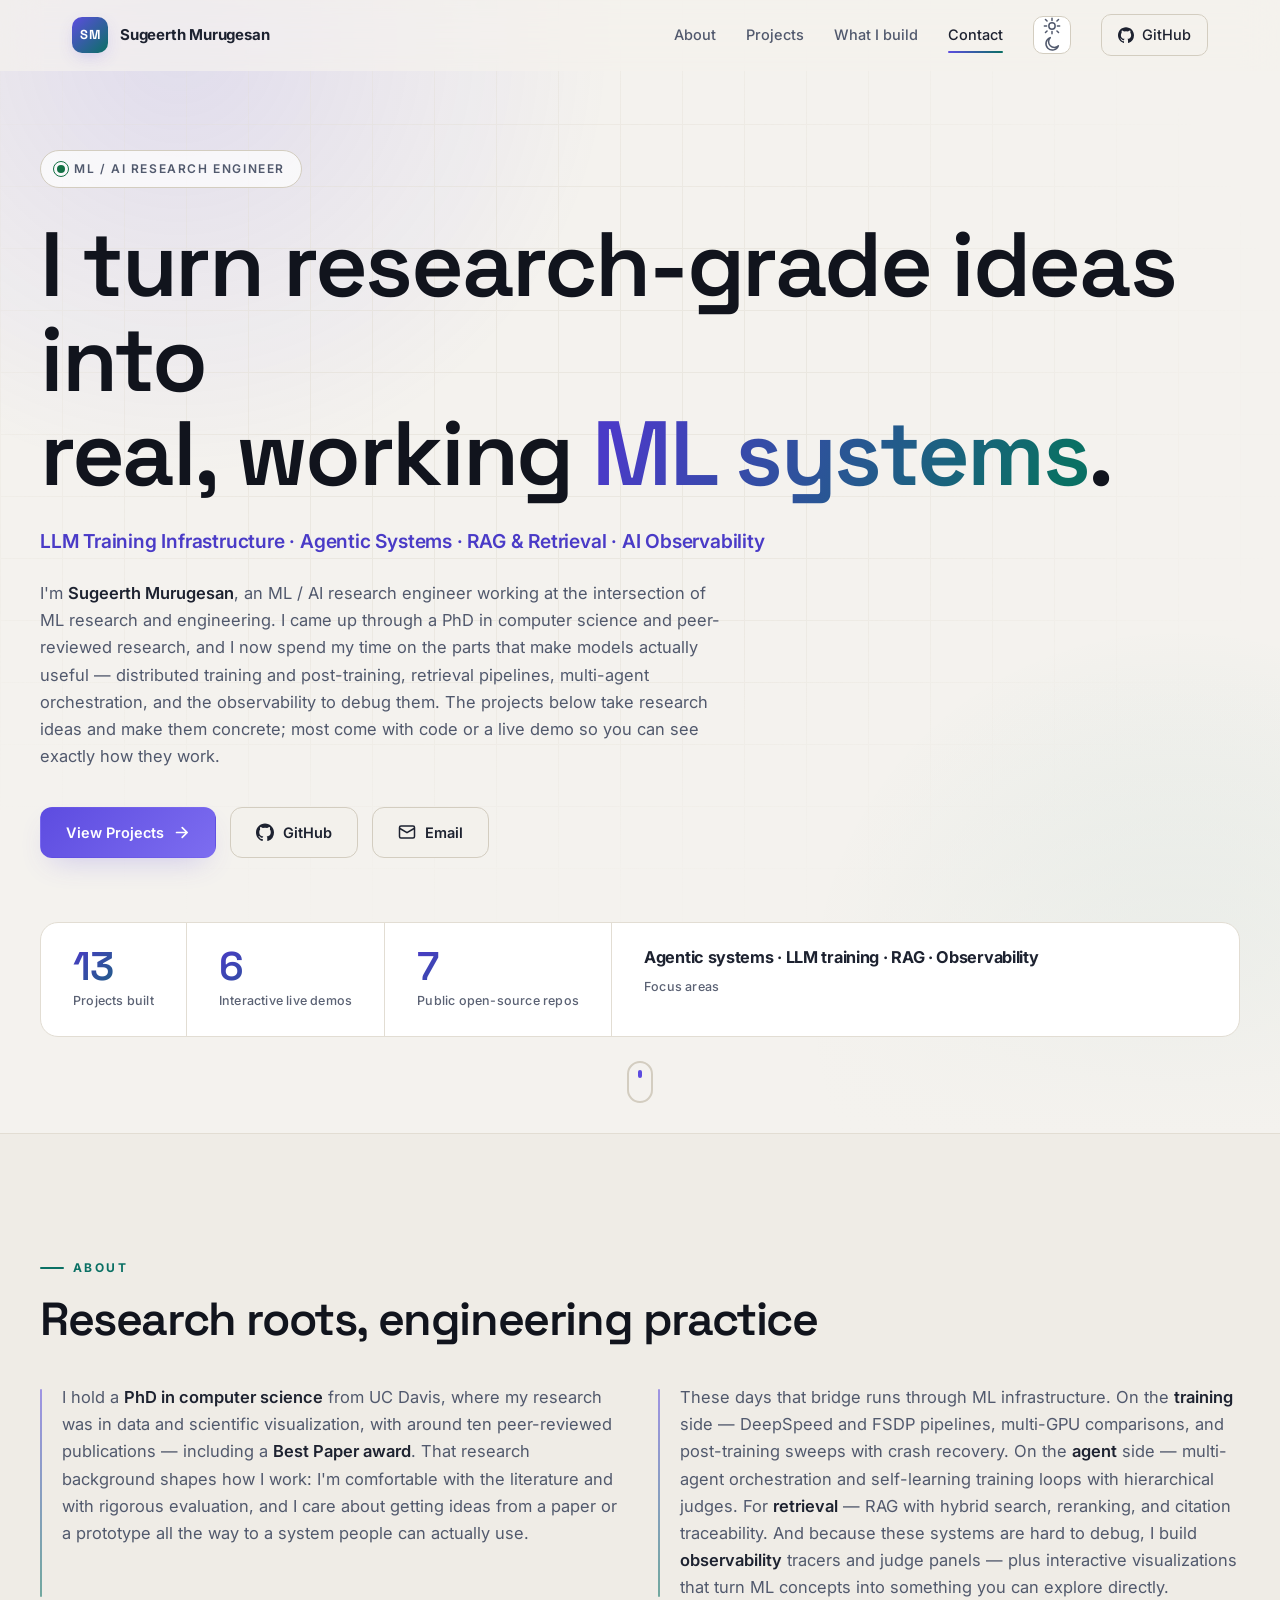
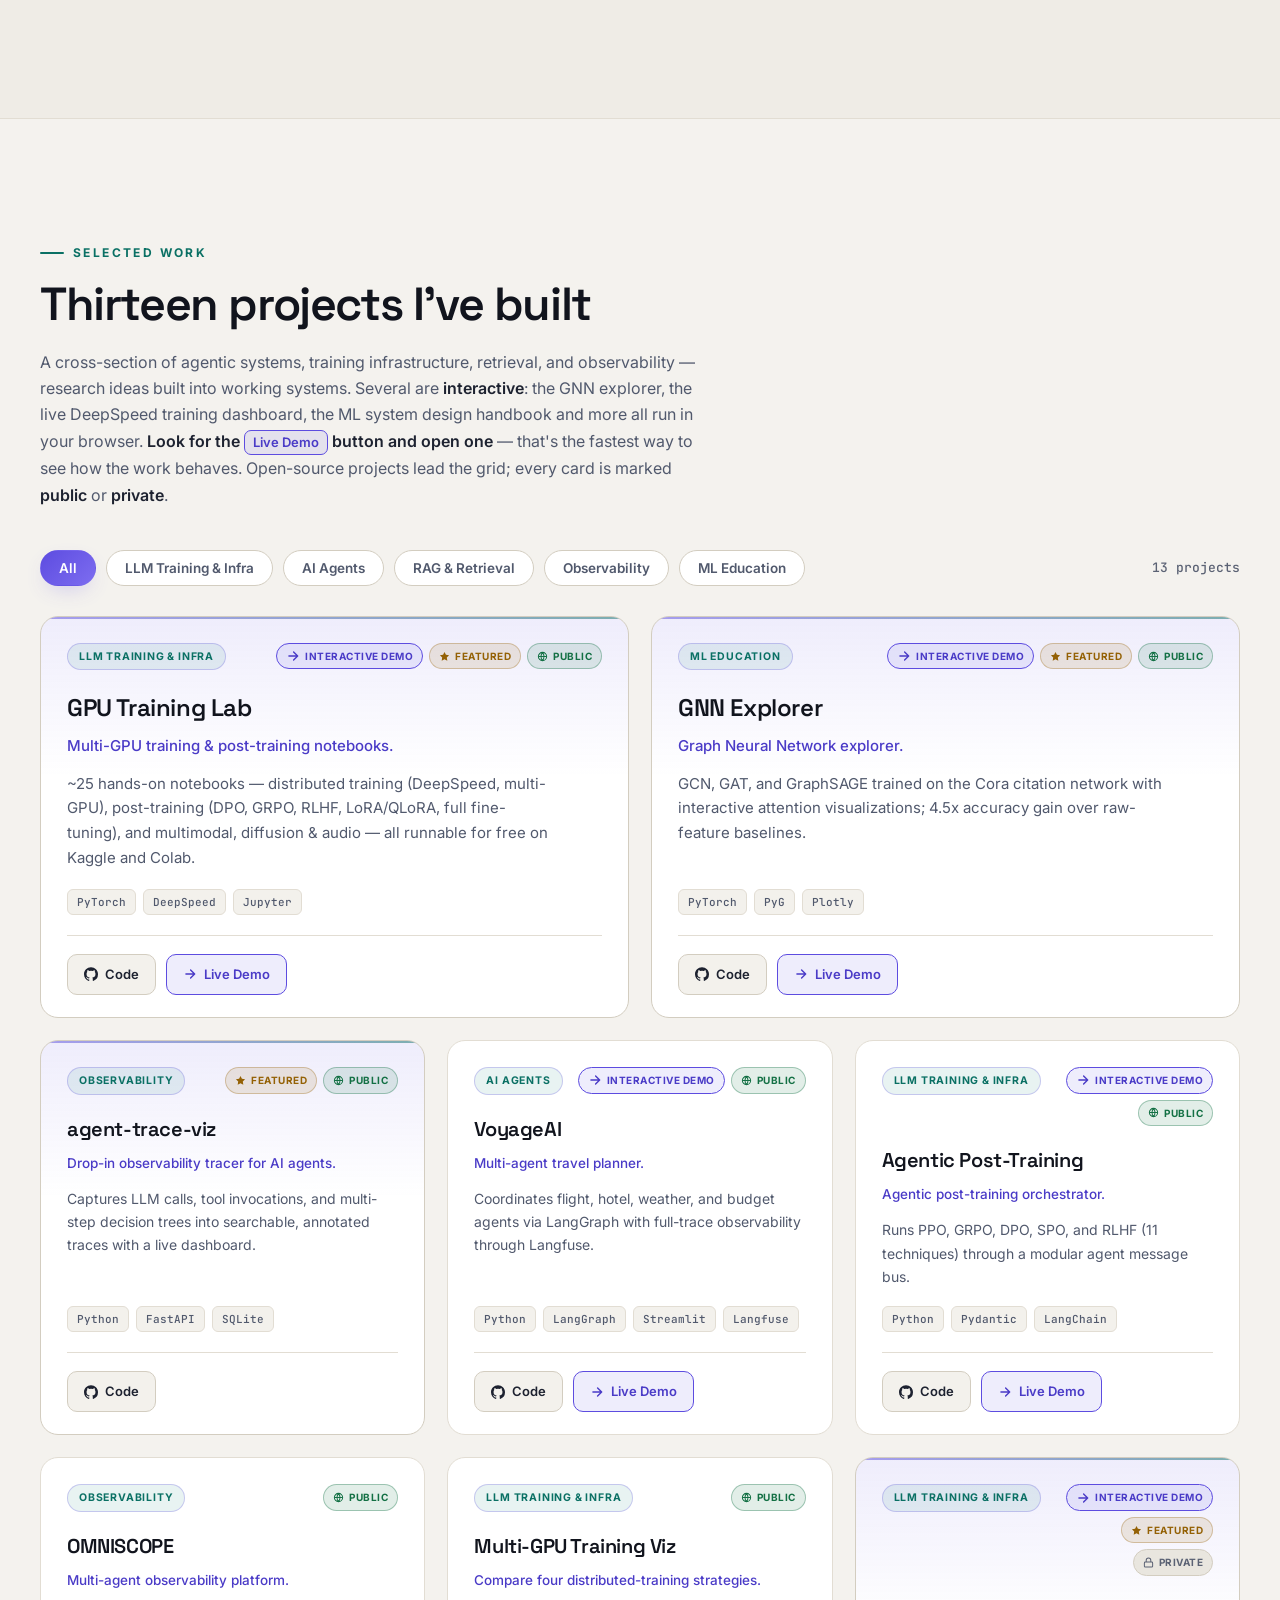
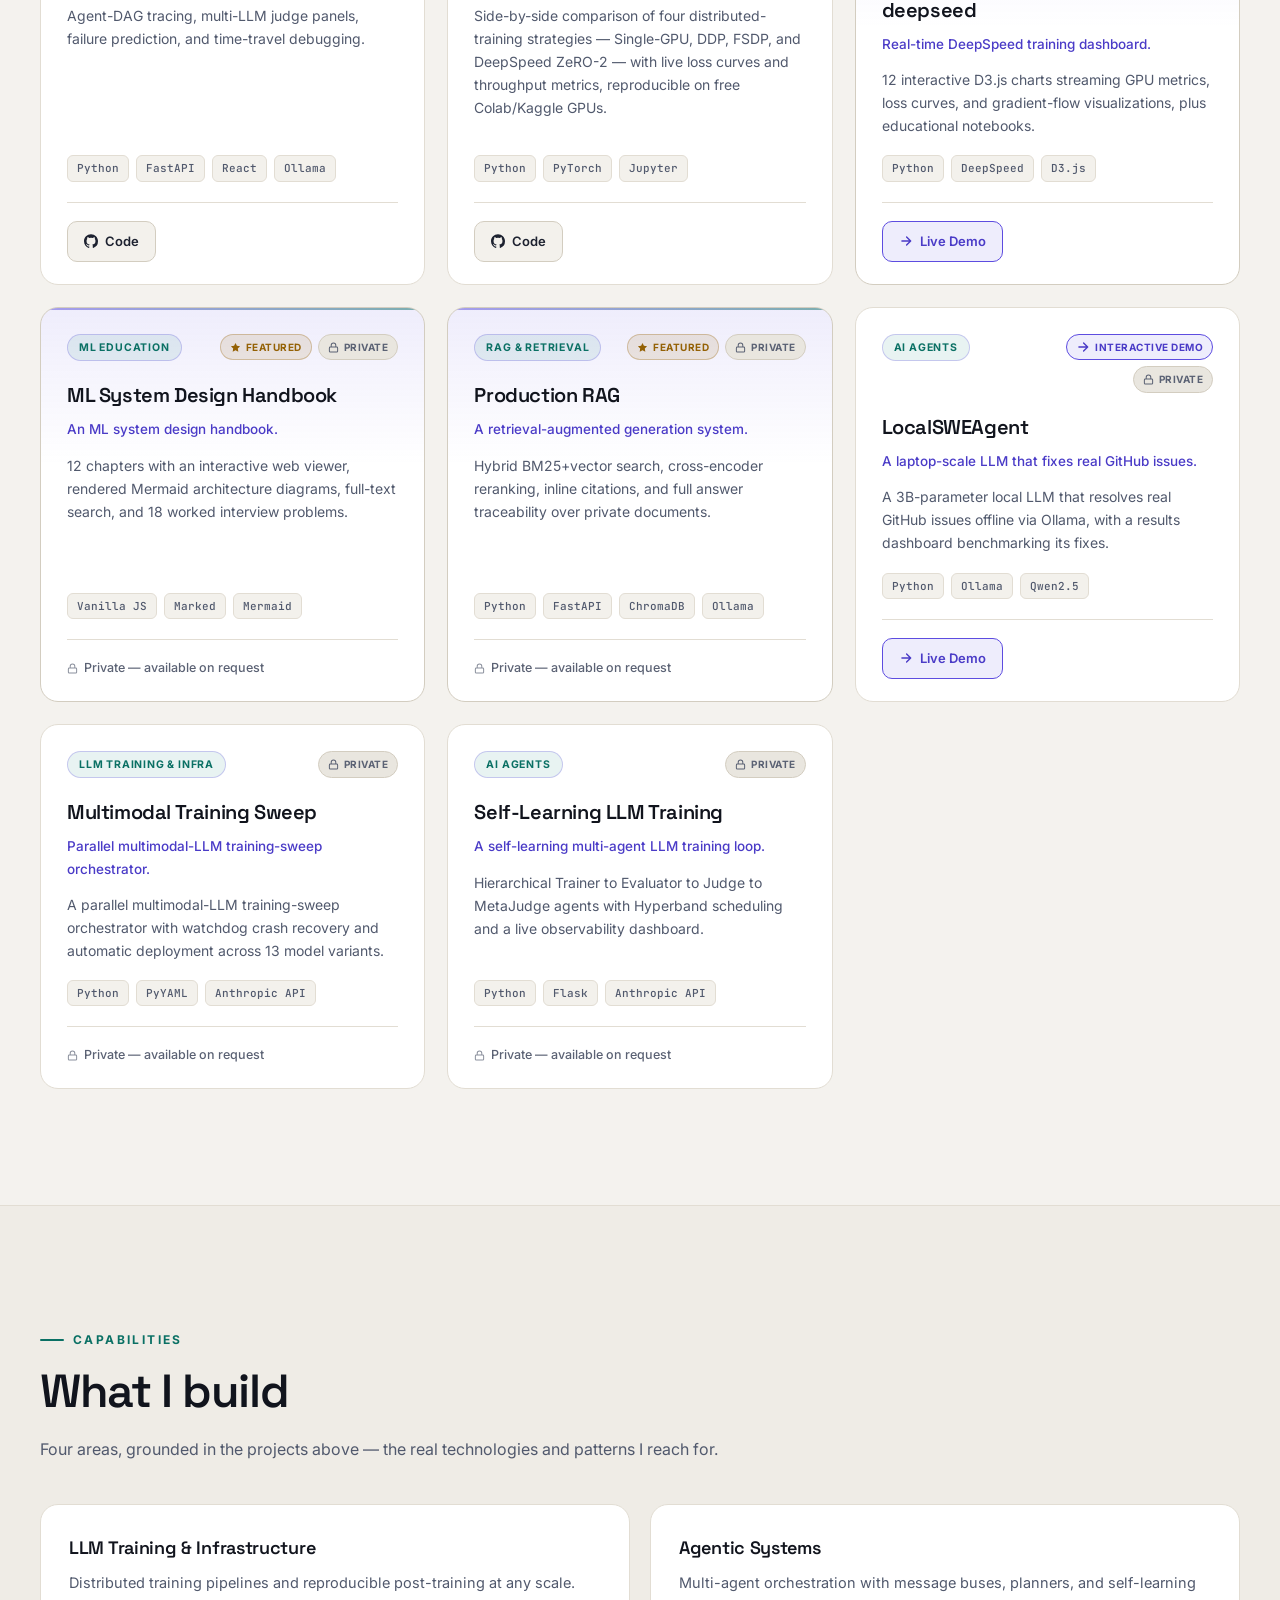
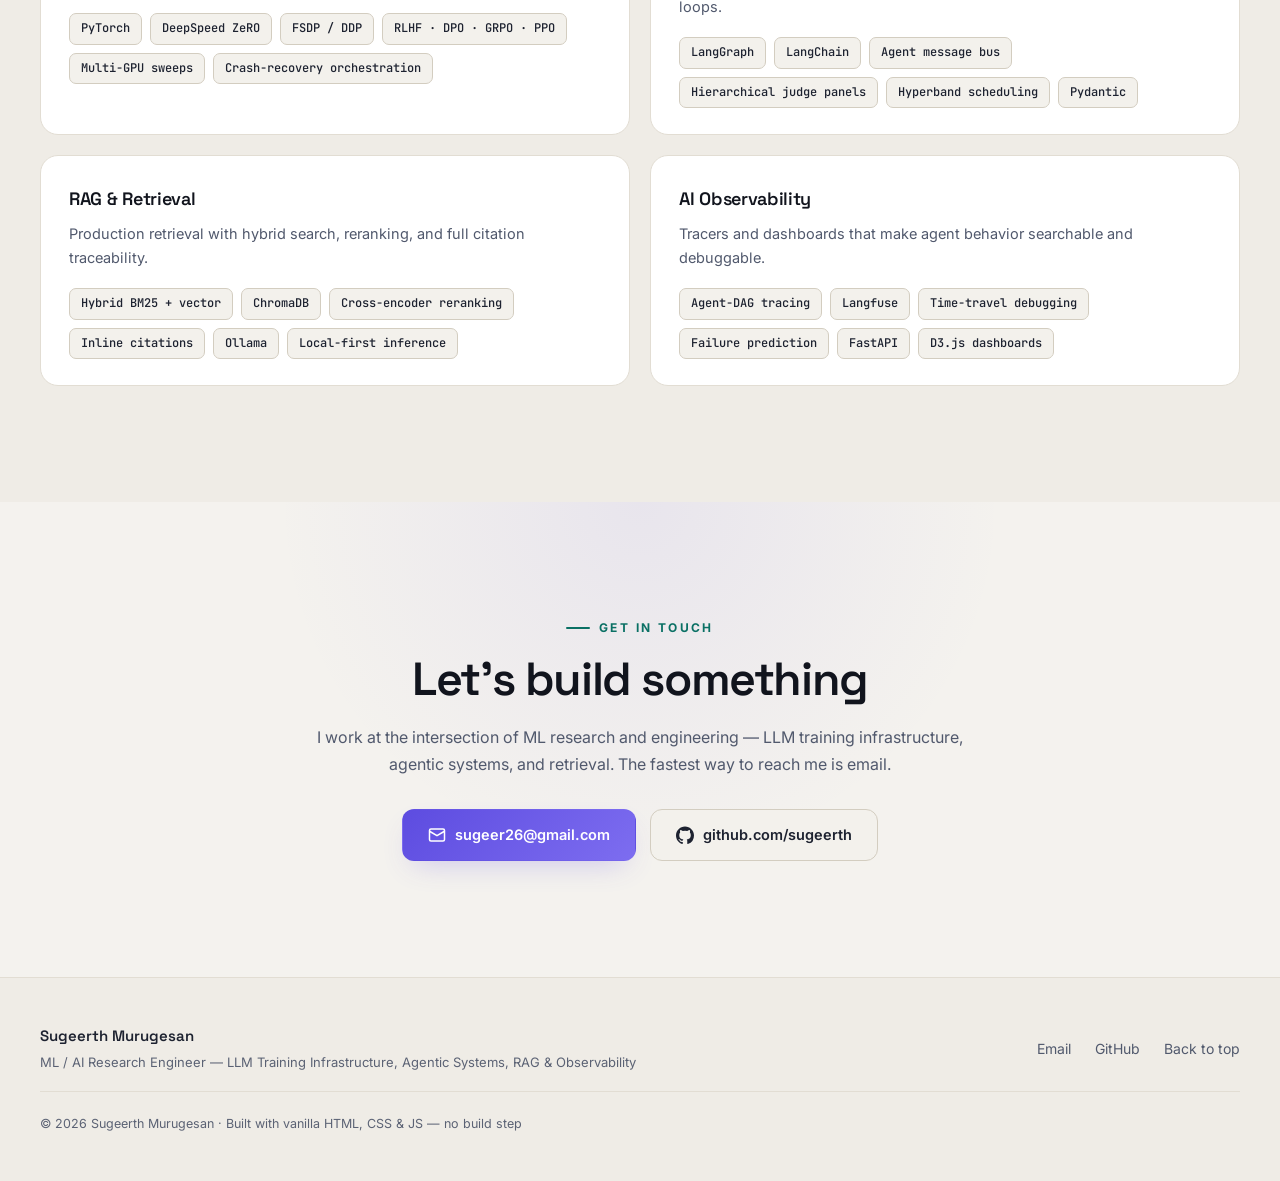
==== index.html @ e36333b1 "Add light theme as default with light/dark toggle - Restructure CSS color tokens into [data-theme] o" ====
<!DOCTYPE html>
<html lang="en">
<head>
<meta charset="UTF-8" />
<meta name="viewport" content="width=device-width, initial-scale=1.0" />
<title>Sugeerth Murugesan — ML / AI Research Engineer</title>
<meta name="description" content="Sugeerth Murugesan — ML / AI Research Engineer (PhD, UC Davis) turning research-grade ideas into production systems: LLM training infrastructure, agentic systems, RAG pipelines, and AI observability tooling." />
<meta name="author" content="Sugeerth Murugesan" />
<meta name="theme-color" content="#f4f2ee" id="themeColorMeta" />
<meta property="og:title" content="Sugeerth Murugesan — ML / AI Research Engineer" />
<meta property="og:description" content="ML / AI Research Engineer bridging research and engineering — LLM training infrastructure, agentic systems, RAG & retrieval, and AI observability tooling." />
<meta property="og:type" content="website" />
<meta property="og:url" content="https://sugeerth.github.io/portfolio/" />
<meta name="twitter:card" content="summary_large_image" />
<link rel="icon" href="assets/favicon.svg" type="image/svg+xml" />
<link rel="preconnect" href="https://fonts.googleapis.com" />
<link rel="preconnect" href="https://fonts.gstatic.com" crossorigin />
<link href="https://fonts.googleapis.com/css2?family=Inter:wght@300;400;500;600;700;800;900&family=Space+Grotesk:wght@500;600;700&family=JetBrains+Mono:wght@400;500&display=swap" rel="stylesheet" />
<link rel="stylesheet" href="css/styles.css" />

<!-- Theme: apply saved (or default-light) theme before paint to avoid flash -->
<script>
  (function () {
    try {
      var saved = localStorage.getItem('theme');
      var theme = (saved === 'light' || saved === 'dark') ? saved : 'light';
      document.documentElement.setAttribute('data-theme', theme);
    } catch (e) {
      document.documentElement.setAttribute('data-theme', 'light');
    }
  })();
</script>

<!-- Google Analytics (GA4) -->
<script async src="https://www.googletagmanager.com/gtag/js?id=G-DW71D9EDR6"></script>
<script>
  window.dataLayer = window.dataLayer || [];
  function gtag(){dataLayer.push(arguments);}
  gtag('js', new Date());
  gtag('config', 'G-DW71D9EDR6');
</script>

<!-- Heap Analytics -->
<script type="text/javascript">
  window.heapReadyCb=window.heapReadyCb||[],window.heap=window.heap||[],heap.load=function(e,t){window.heap.envId=e,window.heap.clientConfig=t=t||{},window.heap.clientConfig.shouldFetchServerConfig=!1;var a=document.createElement("script");a.type="text/javascript",a.async=!0,a.src="https://cdn.us.heap-api.com/config/"+e+"/heap_config.js";var r=document.getElementsByTagName("script")[0];r.parentNode.insertBefore(a,r);var n=["init","startTracking","stopTracking","track","resetIdentity","identify","getSessionId","getUserId","getIdentity","addUserProperties","addEventProperties","removeEventProperty","clearEventProperties","addAccountProperties","addAdapter","addTransformer","addTransformerFn","onReady","addPageviewProperties","removePageviewProperty","clearPageviewProperties","trackPageview"],i=function(e){return function(){var t=Array.prototype.slice.call(arguments,0);window.heapReadyCb.push({name:e,fn:function(){heap[e]&&heap[e].apply(heap,t)}})}};for(var p=0;p<n.length;p++)heap[n[p]]=i(n[p])};
  heap.load("1914331683");
</script>
</head>
<body>

<a href="#projects" class="skip-link">Skip to projects</a>

<!-- ===== Sticky Nav ===== -->
<nav class="nav" id="nav">
  <div class="nav-inner">
    <a href="#top" class="nav-brand" aria-label="Sugeerth Murugesan — home">
      <span class="nav-logo">SM</span>
      <span class="nav-name">Sugeerth Murugesan</span>
    </a>
    <button class="nav-toggle" id="navToggle" aria-label="Toggle navigation menu" aria-expanded="false">
      <span></span><span></span><span></span>
    </button>
    <div class="nav-links" id="navLinks">
      <a href="#about">About</a>
      <a href="#projects">Projects</a>
      <a href="#expertise">What I build</a>
      <a href="#contact">Contact</a>
      <button class="theme-toggle" id="themeToggle" type="button" aria-label="Switch to dark theme" title="Switch theme">
        <svg class="theme-icon-sun" viewBox="0 0 24 24" width="18" height="18" fill="none" stroke="currentColor" stroke-width="2" stroke-linecap="round" stroke-linejoin="round" aria-hidden="true"><circle cx="12" cy="12" r="4.2"/><path d="M12 1.8v3M12 19.2v3M3.3 3.3l2.1 2.1M18.6 18.6l2.1 2.1M1.8 12h3M19.2 12h3M3.3 20.7l2.1-2.1M18.6 5.4l2.1-2.1"/></svg>
        <svg class="theme-icon-moon" viewBox="0 0 24 24" width="18" height="18" fill="none" stroke="currentColor" stroke-width="2" stroke-linecap="round" stroke-linejoin="round" aria-hidden="true"><path d="M20.5 14.3A8.5 8.5 0 1 1 9.7 3.5a6.6 6.6 0 0 0 10.8 10.8Z"/></svg>
      </button>
      <a href="https://github.com/sugeerth" target="_blank" rel="noopener" class="nav-cta">
        <svg viewBox="0 0 24 24" width="16" height="16" fill="currentColor" aria-hidden="true"><path d="M12 .5C5.37.5 0 5.87 0 12.5c0 5.3 3.44 9.8 8.21 11.39.6.11.82-.26.82-.58v-2.03c-3.34.73-4.04-1.61-4.04-1.61-.55-1.39-1.34-1.76-1.34-1.76-1.09-.75.08-.73.08-.73 1.21.09 1.84 1.24 1.84 1.24 1.07 1.84 2.81 1.31 3.5 1 .11-.78.42-1.31.76-1.61-2.67-.3-5.47-1.34-5.47-5.96 0-1.32.47-2.39 1.24-3.23-.13-.3-.54-1.53.12-3.18 0 0 1.01-.32 3.3 1.23a11.5 11.5 0 0 1 6.01 0c2.29-1.55 3.3-1.23 3.3-1.23.66 1.65.25 2.88.12 3.18.77.84 1.24 1.91 1.24 3.23 0 4.63-2.81 5.65-5.49 5.95.43.37.82 1.1.82 2.22v3.29c0 .32.22.7.83.58A12.01 12.01 0 0 0 24 12.5C24 5.87 18.63.5 12 .5Z"/></svg>
        GitHub
      </a>
    </div>
  </div>
</nav>

<!-- ===== Hero ===== -->
<header class="hero" id="top">
  <div class="hero-bg" aria-hidden="true"></div>
  <div class="hero-inner">
    <div class="reveal">
      <p class="hero-eyebrow"><span class="ping"></span> ML / AI Research Engineer</p>
      <h1 class="hero-title">
        I turn research-grade ideas into<br />real, working <span class="grad">ML systems</span>.
      </h1>
      <p class="hero-subtitle">
        LLM Training Infrastructure &middot; Agentic Systems &middot; RAG &amp; Retrieval &middot; AI Observability
      </p>
      <p class="hero-bio">
        I'm <strong>Sugeerth Murugesan</strong>, an ML / AI research engineer working at the
        intersection of ML research and engineering. I came up through a PhD in computer science and
        peer-reviewed research, and I now spend my time on the parts that make models actually useful —
        distributed training and post-training, retrieval pipelines, multi-agent orchestration, and the
        observability to debug them. The projects below take research ideas and make them concrete;
        most come with code or a live demo so you can see exactly how they work.
      </p>
      <div class="hero-actions">
        <a href="#projects" class="btn btn-primary">
          View Projects
          <svg viewBox="0 0 24 24" width="17" height="17" fill="none" stroke="currentColor" stroke-width="2.4" stroke-linecap="round" stroke-linejoin="round" aria-hidden="true"><path d="M5 12h14M13 5l7 7-7 7"/></svg>
        </a>
        <a href="https://github.com/sugeerth" target="_blank" rel="noopener" class="btn btn-ghost">
          <svg viewBox="0 0 24 24" width="18" height="18" fill="currentColor" aria-hidden="true"><path d="M12 .5C5.37.5 0 5.87 0 12.5c0 5.3 3.44 9.8 8.21 11.39.6.11.82-.26.82-.58v-2.03c-3.34.73-4.04-1.61-4.04-1.61-.55-1.39-1.34-1.76-1.34-1.76-1.09-.75.08-.73.08-.73 1.21.09 1.84 1.24 1.84 1.24 1.07 1.84 2.81 1.31 3.5 1 .11-.78.42-1.31.76-1.61-2.67-.3-5.47-1.34-5.47-5.96 0-1.32.47-2.39 1.24-3.23-.13-.3-.54-1.53.12-3.18 0 0 1.01-.32 3.3 1.23a11.5 11.5 0 0 1 6.01 0c2.29-1.55 3.3-1.23 3.3-1.23.66 1.65.25 2.88.12 3.18.77.84 1.24 1.91 1.24 3.23 0 4.63-2.81 5.65-5.49 5.95.43.37.82 1.1.82 2.22v3.29c0 .32.22.7.83.58A12.01 12.01 0 0 0 24 12.5C24 5.87 18.63.5 12 .5Z"/></svg>
          GitHub
        </a>
        <a href="mailto:sugeer26@gmail.com" class="btn btn-ghost">
          <svg viewBox="0 0 24 24" width="18" height="18" fill="none" stroke="currentColor" stroke-width="2" aria-hidden="true"><rect x="2" y="4" width="20" height="16" rx="2"/><path d="m2 7 10 6 10-6"/></svg>
          Email
        </a>
      </div>
    </div>

    <div class="hero-stats reveal">
      <div class="stat">
        <span class="stat-num" data-count="13">13</span>
        <span class="stat-label">Projects built</span>
      </div>
      <div class="stat">
        <span class="stat-num" data-count="6">6</span>
        <span class="stat-label">Interactive live demos</span>
      </div>
      <div class="stat">
        <span class="stat-num" data-count="7">7</span>
        <span class="stat-label">Public open-source repos</span>
      </div>
      <div class="stat stat-wide">
        <span class="stat-text">Agentic systems · LLM training · RAG · Observability</span>
        <span class="stat-label">Focus areas</span>
      </div>
    </div>
  </div>
  <a href="#about" class="scroll-cue" aria-label="Scroll down"><span></span></a>
</header>

<!-- ===== About ===== -->
<section class="section about" id="about">
  <div class="section-inner reveal">
    <p class="section-eyebrow">About</p>
    <h2 class="section-title">Research roots, engineering practice</h2>
    <div class="about-grid">
      <p class="about-text">
        I hold a <strong>PhD in computer science</strong> from UC&nbsp;Davis, where my research was in
        data and scientific visualization, with around ten peer-reviewed publications — including a
        <strong>Best Paper award</strong>. That research background shapes how I work: I'm comfortable
        with the literature and with rigorous evaluation, and I care about getting ideas from a paper
        or a prototype all the way to a system people can actually use.
      </p>
      <p class="about-text">
        These days that bridge runs through ML infrastructure. On the <strong>training</strong> side —
        DeepSpeed and FSDP pipelines, multi-GPU comparisons, and post-training sweeps with crash
        recovery. On the <strong>agent</strong> side — multi-agent orchestration and self-learning
        training loops with hierarchical judges. For <strong>retrieval</strong> — RAG with hybrid
        search, reranking, and citation traceability. And because these systems are hard to debug, I
        build <strong>observability</strong> tracers and judge panels — plus interactive visualizations
        that turn ML concepts into something you can explore directly.
      </p>
    </div>
  </div>
</section>

<!-- ===== Projects ===== -->
<section class="section projects" id="projects">
  <div class="section-inner">
    <div class="reveal">
      <p class="section-eyebrow">Selected Work</p>
      <h2 class="section-title">Thirteen projects I've built</h2>
      <p class="section-lead">
        A cross-section of agentic systems, training infrastructure, retrieval, and observability —
        research ideas built into working systems. Several are <strong>interactive</strong>:
        the GNN explorer, the live DeepSpeed training dashboard, the ML system design handbook and more
        all run in your browser. <strong>Look for the <span class="lead-demo">Live Demo</span> button
        and open one</strong> — that's the fastest way to see how the work behaves.
        Open-source projects lead the grid; every card is marked <strong>public</strong> or <strong>private</strong>.
      </p>
    </div>

    <div class="filters-row reveal">
      <div class="filters" id="filters" role="tablist" aria-label="Filter projects by category">
        <button class="pill active" data-filter="all" role="tab" aria-selected="true">All</button>
        <button class="pill" data-filter="LLM Training &amp; Infra" role="tab" aria-selected="false">LLM Training &amp; Infra</button>
        <button class="pill" data-filter="AI Agents" role="tab" aria-selected="false">AI Agents</button>
        <button class="pill" data-filter="RAG &amp; Retrieval" role="tab" aria-selected="false">RAG &amp; Retrieval</button>
        <button class="pill" data-filter="Observability" role="tab" aria-selected="false">Observability</button>
        <button class="pill" data-filter="ML Education" role="tab" aria-selected="false">ML Education</button>
      </div>
      <span class="filter-count" id="filterCount" aria-live="polite">13 projects</span>
    </div>

    <div class="grid" id="projectGrid"><!-- cards injected by js/main.js --></div>
  </div>
</section>

<!-- ===== What I build (expertise) ===== -->
<section class="section expertise" id="expertise">
  <div class="section-inner reveal">
    <p class="section-eyebrow">Capabilities</p>
    <h2 class="section-title">What I build</h2>
    <p class="section-lead">
      Four areas, grounded in the projects above — the real technologies and patterns I reach for.
    </p>
    <div class="expertise-grid" id="expertiseGroups"><!-- injected by js/main.js --></div>
  </div>
</section>

<!-- ===== Contact ===== -->
<section class="section contact" id="contact">
  <div class="section-inner reveal">
    <p class="section-eyebrow">Get in touch</p>
    <h2 class="section-title">Let's build something</h2>
    <p class="section-lead">
      I work at the intersection of ML research and engineering — LLM training infrastructure,
      agentic systems, and retrieval. The fastest way to reach me is email.
    </p>
    <div class="contact-actions">
      <a href="mailto:sugeer26@gmail.com" class="btn btn-primary">
        <svg viewBox="0 0 24 24" width="18" height="18" fill="none" stroke="currentColor" stroke-width="2" aria-hidden="true"><rect x="2" y="4" width="20" height="16" rx="2"/><path d="m2 7 10 6 10-6"/></svg>
        sugeer26@gmail.com
      </a>
      <a href="https://github.com/sugeerth" target="_blank" rel="noopener" class="btn btn-ghost">
        <svg viewBox="0 0 24 24" width="18" height="18" fill="currentColor" aria-hidden="true"><path d="M12 .5C5.37.5 0 5.87 0 12.5c0 5.3 3.44 9.8 8.21 11.39.6.11.82-.26.82-.58v-2.03c-3.34.73-4.04-1.61-4.04-1.61-.55-1.39-1.34-1.76-1.34-1.76-1.09-.75.08-.73.08-.73 1.21.09 1.84 1.24 1.84 1.24 1.07 1.84 2.81 1.31 3.5 1 .11-.78.42-1.31.76-1.61-2.67-.3-5.47-1.34-5.47-5.96 0-1.32.47-2.39 1.24-3.23-.13-.3-.54-1.53.12-3.18 0 0 1.01-.32 3.3 1.23a11.5 11.5 0 0 1 6.01 0c2.29-1.55 3.3-1.23 3.3-1.23.66 1.65.25 2.88.12 3.18.77.84 1.24 1.91 1.24 3.23 0 4.63-2.81 5.65-5.49 5.95.43.37.82 1.1.82 2.22v3.29c0 .32.22.7.83.58A12.01 12.01 0 0 0 24 12.5C24 5.87 18.63.5 12 .5Z"/></svg>
        github.com/sugeerth
      </a>
    </div>
  </div>
</section>

<!-- ===== Footer ===== -->
<footer class="footer">
  <div class="footer-inner">
    <div class="footer-brand">
      <span class="footer-name">Sugeerth Murugesan</span>
      <span class="footer-role">ML / AI Research Engineer — LLM Training Infrastructure, Agentic Systems, RAG &amp; Observability</span>
    </div>
    <div class="footer-links">
      <a href="mailto:sugeer26@gmail.com">Email</a>
      <a href="https://github.com/sugeerth" target="_blank" rel="noopener">GitHub</a>
      <a href="#top">Back to top</a>
    </div>
    <p class="footer-copy">&copy; <span id="year">2026</span> Sugeerth Murugesan &middot; Built with vanilla HTML, CSS &amp; JS — no build step</p>
  </div>
</footer>

<script src="js/main.js"></script>
</body>
</html>
---- css/styles.css ----
/* ============================================================
   Sugeerth Murugesan — Portfolio
   Vanilla CSS · refined modern dark theme · bento-influenced
   ============================================================ */

:root {
  /* Theme-independent design tokens */
  --radius:      18px;
  --radius-lg:   22px;
  --radius-sm:   11px;
  --maxw:        1200px;
  --ease:        cubic-bezier(.22, 1, .36, 1);
  --display:     'Space Grotesk', 'Inter', system-ui, sans-serif;
  --mono:        'JetBrains Mono', ui-monospace, SFMono-Regular, Menlo, monospace;
}

/* ============================================================
   LIGHT THEME (default) — soft off-white, calm surfaces
   ============================================================ */
:root,
:root[data-theme="light"] {
  /* Surfaces — soft off-white, never stark pure white */
  --bg:          #f4f2ee;
  --bg-soft:     #efece6;
  --bg-card:     #ffffff;
  --bg-card-solid: #ffffff;
  --bg-elev:     #f3f1ec;
  --bg-elev-hi:  #e9e6df;

  /* Borders */
  --border:      #e2ddd3;
  --border-soft: #d3cdc0;
  --border-hi:   #bdb5a3;

  /* Text hierarchy — dark, high-contrast on light */
  --text:        #1d2230;
  --text-dim:    #51596d;
  --text-faint:  #5b6274;

  /* Accent — deepened so it's readable on light surfaces */
  --accent:      #5d4ce0;
  --accent-hi:   #4a3bc7;
  --accent-2:    #0a7064;
  --accent-soft: rgba(93, 76, 224, 0.10);
  --accent-line: rgba(93, 76, 224, 0.26);
  --accent-glow: rgba(93, 76, 224, 0.30);

  --green:       #137044;
  --green-soft:  rgba(19, 112, 68, 0.12);
  --green-line:  rgba(19, 112, 68, 0.34);
  --gold:        #946105;
  --gold-soft:   rgba(148, 97, 5, 0.12);
  --gold-line:   rgba(148, 97, 5, 0.30);

  /* On-accent text + theme-aware effects */
  --on-accent:   #ffffff;
  --logo-ink:    #ffffff;
  --heading:     #11141d;
  --card-shadow: 0 18px 40px -24px rgba(29, 34, 48, 0.32);
  --card-shadow-soft: 0 16px 34px -26px rgba(29, 34, 48, 0.28);
  --nav-bg:      rgba(244, 242, 238, 0.72);
  --nav-bg-scrolled: rgba(244, 242, 238, 0.92);
  --nav-bg-mobile: rgba(244, 242, 238, 0.98);
  --eyebrow-bg:  rgba(255, 255, 255, 0.72);
  --grid-opacity: .5;
  --hero-fade:   var(--bg);
  --hero-glow-1: rgba(93, 76, 224, 0.13);
  --hero-glow-2: rgba(10, 125, 111, 0.10);
  --contact-glow: rgba(93, 76, 224, 0.08);
  --card-glow:   rgba(93, 76, 224, 0.10);
  --stat-hover:  rgba(93, 76, 224, 0.05);
  --cat-bg:      rgba(10, 125, 111, 0.09);
  --accent-grad-2: #7d6df0;
}

/* ============================================================
   DARK THEME — original near-black palette, opt-in
   ============================================================ */
:root[data-theme="dark"] {
  /* Surfaces — soft near-black, never pure #000 */
  --bg:          #0a0c12;
  --bg-soft:     #0e1119;
  --bg-card:     #131825;
  --bg-card-solid: #131825;
  --bg-elev:     #1a2031;
  --bg-elev-hi:  #222a3f;

  /* Borders */
  --border:      #20263a;
  --border-soft: #2d3550;
  --border-hi:   #3a4467;

  /* Text hierarchy */
  --text:        #f1f3f9;
  --text-dim:    #a3acc2;
  --text-faint:  #949db4;

  /* One intentional accent (+ supporting hues) */
  --accent:      #7c6cff;
  --accent-hi:   #a497ff;
  --accent-2:    #32e0c8;
  --accent-soft: rgba(124, 108, 255, 0.12);
  --accent-line: rgba(124, 108, 255, 0.22);
  --accent-glow: rgba(124, 108, 255, 0.42);

  --green:       #3ddc97;
  --green-soft:  rgba(61, 220, 151, 0.12);
  --green-line:  rgba(61, 220, 151, 0.32);
  --gold:        #ffd66b;
  --gold-soft:   rgba(255, 214, 107, 0.10);
  --gold-line:   rgba(255, 214, 107, 0.30);

  --on-accent:   #ffffff;
  --logo-ink:    #0a0c12;
  --heading:     #ffffff;
  --card-shadow: 0 30px 56px -28px rgba(0, 0, 0, 0.9);
  --card-shadow-soft: 0 24px 44px -28px rgba(0, 0, 0, 0.85);
  --nav-bg:      rgba(10, 12, 18, 0.55);
  --nav-bg-scrolled: rgba(10, 12, 18, 0.88);
  --nav-bg-mobile: rgba(10, 12, 18, 0.98);
  --eyebrow-bg:  rgba(19, 24, 37, 0.65);
  --grid-opacity: .3;
  --hero-fade:   var(--bg);
  --hero-glow-1: rgba(124, 108, 255, 0.24);
  --hero-glow-2: rgba(50, 224, 200, 0.14);
  --contact-glow: rgba(124, 108, 255, 0.12);
  --card-glow:   rgba(124, 108, 255, 0.14);
  --stat-hover:  rgba(124, 108, 255, 0.05);
  --cat-bg:      rgba(50, 224, 200, 0.06);
  --accent-grad-2: #5c4ce6;
}

/* Smooth cross-fade when switching themes */
body, .nav, .card, .expertise-card, .pill, .btn, .tech-badge, .expertise-chip,
.hero-eyebrow, .hero-stats, .stat, .tag, .card-cat {
  transition-property: background-color, border-color, color, box-shadow;
  transition-duration: .32s;
  transition-timing-function: var(--ease);
}

* { margin: 0; padding: 0; box-sizing: border-box; }

html { scroll-behavior: smooth; scroll-padding-top: 92px; }

body {
  font-family: 'Inter', system-ui, -apple-system, sans-serif;
  background: var(--bg);
  color: var(--text);
  line-height: 1.65;
  -webkit-font-smoothing: antialiased;
  text-rendering: optimizeLegibility;
  overflow-x: hidden;
}

a { color: inherit; text-decoration: none; }

::selection { background: var(--accent-glow); color: var(--on-accent); }

.skip-link {
  position: absolute;
  left: -999px;
  top: 0;
  z-index: 999;
  background: var(--accent);
  color: var(--on-accent);
  padding: 10px 18px;
  border-radius: 0 0 8px 0;
  font-size: 14px;
  font-weight: 600;
}
.skip-link:focus { left: 0; }

:focus-visible {
  outline: 2px solid var(--accent-hi);
  outline-offset: 3px;
  border-radius: 4px;
}

/* ---------- Scrollbar ---------- */
::-webkit-scrollbar { width: 11px; }
::-webkit-scrollbar-track { background: var(--bg); }
::-webkit-scrollbar-thumb { background: var(--border-soft); border-radius: 8px; border: 3px solid var(--bg); }
::-webkit-scrollbar-thumb:hover { background: var(--accent); }

/* ============================================================
   Nav
   ============================================================ */
.nav {
  position: fixed;
  top: 0; left: 0; right: 0;
  z-index: 100;
  background: var(--nav-bg);
  backdrop-filter: blur(18px) saturate(150%);
  -webkit-backdrop-filter: blur(18px) saturate(150%);
  border-bottom: 1px solid transparent;
  transition: border-color .3s var(--ease), background .3s var(--ease);
}
.nav.scrolled {
  border-bottom-color: var(--border);
  background: var(--nav-bg-scrolled);
}
.nav-inner {
  max-width: var(--maxw);
  margin: 0 auto;
  padding: 14px 32px;
  display: flex;
  align-items: center;
  justify-content: space-between;
}
.nav-brand { display: flex; align-items: center; gap: 12px; font-weight: 700; }
.nav-logo {
  width: 36px; height: 36px;
  display: grid; place-items: center;
  background: linear-gradient(135deg, var(--accent), var(--accent-2));
  border-radius: 10px;
  font-family: var(--display);
  font-size: 13px; font-weight: 700; color: var(--logo-ink);
  letter-spacing: .5px;
  box-shadow: 0 6px 18px -5px var(--accent-glow);
}
.nav-name { font-size: 15px; letter-spacing: -.2px; }
.nav-links { display: flex; align-items: center; gap: 30px; }
.nav-links a {
  font-size: 14.5px;
  font-weight: 500;
  color: var(--text-dim);
  transition: color .2s var(--ease);
  position: relative;
}
.nav-links a:not(.nav-cta)::after {
  content: "";
  position: absolute;
  left: 0; bottom: -6px;
  width: 100%; height: 2px;
  background: linear-gradient(90deg, var(--accent), var(--accent-2));
  border-radius: 2px;
  transform: scaleX(0);
  transform-origin: left;
  transition: transform .25s var(--ease);
}
.nav-links a:hover { color: var(--text); }
.nav-links a:not(.nav-cta):hover::after,
.nav-links a.current::after { transform: scaleX(1); }
.nav-links a.current { color: var(--text); }
.nav-cta {
  display: inline-flex;
  align-items: center;
  gap: 8px;
  padding: 8px 16px;
  border: 1px solid var(--border-soft);
  border-radius: 10px;
  color: var(--text) !important;
  transition: border-color .2s var(--ease), background .2s var(--ease) !important;
}
.nav-cta:hover { border-color: var(--accent); background: var(--accent-soft); }

/* ---------- Theme toggle ---------- */
.theme-toggle {
  display: inline-grid;
  place-items: center;
  width: 38px; height: 38px;
  flex-shrink: 0;
  border: 1px solid var(--border-soft);
  border-radius: 10px;
  background: var(--bg-card);
  color: var(--text-dim);
  cursor: pointer;
  padding: 0;
  transition: color .2s var(--ease), border-color .2s var(--ease),
              background .2s var(--ease), transform .18s var(--ease);
}
.theme-toggle:hover {
  color: var(--accent);
  border-color: var(--accent);
  background: var(--accent-soft);
  transform: translateY(-1px);
}
.theme-toggle:active { transform: translateY(0); }
.theme-toggle svg { display: block; }
/* Light theme shows the moon (action: go dark); dark shows the sun */
.theme-icon-sun  { display: none; }
.theme-icon-moon { display: block; }
:root[data-theme="dark"] .theme-icon-sun  { display: block; }
:root[data-theme="dark"] .theme-icon-moon { display: none; }

.nav-toggle {
  display: none;
  flex-direction: column;
  gap: 5px;
  background: none; border: none; cursor: pointer; padding: 6px;
}
.nav-toggle span {
  width: 22px; height: 2px;
  background: var(--text);
  border-radius: 2px;
  transition: .28s var(--ease);
}
.nav-toggle.is-open span:nth-child(1) { transform: translateY(7px) rotate(45deg); }
.nav-toggle.is-open span:nth-child(2) { opacity: 0; }
.nav-toggle.is-open span:nth-child(3) { transform: translateY(-7px) rotate(-45deg); }

/* ============================================================
   Hero
   ============================================================ */
.hero {
  position: relative;
  min-height: 100vh;
  display: flex;
  flex-direction: column;
  justify-content: center;
  padding: 150px 32px 96px;
  overflow: hidden;
}
.hero-bg {
  position: absolute;
  inset: 0;
  background:
    radial-gradient(720px circle at 14% 4%, var(--hero-glow-1), transparent 60%),
    radial-gradient(640px circle at 92% 88%, var(--hero-glow-2), transparent 58%);
  pointer-events: none;
}
.hero-bg::before {
  content: "";
  position: absolute;
  inset: 0;
  background-image:
    linear-gradient(var(--border) 1px, transparent 1px),
    linear-gradient(90deg, var(--border) 1px, transparent 1px);
  background-size: 62px 62px;
  opacity: var(--grid-opacity);
  mask-image: radial-gradient(ellipse 74% 64% at 42% 36%, #000 30%, transparent 80%);
  -webkit-mask-image: radial-gradient(ellipse 74% 64% at 42% 36%, #000 30%, transparent 80%);
}
.hero-bg::after {
  content: "";
  position: absolute;
  inset: 0;
  background: linear-gradient(180deg, transparent 58%, var(--bg) 100%);
}
.hero-inner {
  position: relative;
  max-width: var(--maxw);
  margin: 0 auto;
  width: 100%;
}
.hero-eyebrow {
  display: inline-flex;
  align-items: center;
  gap: 9px;
  font-size: 12px;
  font-weight: 600;
  letter-spacing: 1.6px;
  text-transform: uppercase;
  color: var(--text-dim);
  padding: 8px 16px;
  border: 1px solid var(--border-soft);
  background: var(--eyebrow-bg);
  border-radius: 100px;
  margin-bottom: 30px;
}
.ping {
  position: relative;
  width: 8px; height: 8px;
  border-radius: 50%;
  background: var(--green);
  flex-shrink: 0;
}
.ping::after {
  content: "";
  position: absolute;
  inset: -4px;
  border-radius: 50%;
  border: 1.5px solid var(--green);
  animation: ping 1.9s var(--ease) infinite;
}
@keyframes ping {
  0%   { transform: scale(.6); opacity: .9; }
  80%, 100% { transform: scale(1.6); opacity: 0; }
}
.hero-title {
  font-family: var(--display);
  font-size: clamp(2.8rem, 7.4vw, 5.7rem);
  font-weight: 600;
  letter-spacing: -2.4px;
  line-height: 1.04;
  color: var(--heading);
}
.hero-title .grad {
  background: linear-gradient(115deg, var(--accent-hi) 8%, var(--accent-2) 92%);
  -webkit-background-clip: text;
  background-clip: text;
  -webkit-text-fill-color: transparent;
}
.hero-subtitle {
  margin-top: 24px;
  font-size: clamp(.95rem, 2vw, 1.2rem);
  font-weight: 600;
  color: var(--accent-hi);
  letter-spacing: -.2px;
}
.hero-bio {
  margin-top: 22px;
  max-width: 690px;
  font-size: 16.5px;
  color: var(--text-dim);
}
.hero-bio strong { color: var(--text); font-weight: 600; }
.hero-actions {
  margin-top: 36px;
  display: flex;
  flex-wrap: wrap;
  gap: 14px;
}

/* ---------- Hero stats strip ---------- */
.hero-stats {
  margin-top: 64px;
  display: grid;
  grid-template-columns: repeat(3, auto) 1fr;
  gap: 0;
  border: 1px solid var(--border);
  border-radius: var(--radius);
  background: var(--bg-card);
  overflow: hidden;
}
.stat {
  display: flex;
  flex-direction: column;
  gap: 4px;
  padding: 24px 32px;
  border-right: 1px solid var(--border);
  transition: background .25s var(--ease);
}
.stat:hover { background: var(--stat-hover); }
.stat:last-child { border-right: none; }
.stat-wide { flex: 1; min-width: 0; }
.stat-num {
  font-family: var(--display);
  font-size: 2.5rem;
  font-weight: 600;
  letter-spacing: -1.2px;
  line-height: 1;
  background: linear-gradient(135deg, var(--accent-hi), var(--accent-2));
  -webkit-background-clip: text;
  background-clip: text;
  -webkit-text-fill-color: transparent;
}
.stat-text {
  font-size: 1.02rem;
  font-weight: 700;
  color: var(--text);
  letter-spacing: -.3px;
  line-height: 1.3;
  margin-bottom: 4px;
}
.stat-label {
  font-size: 12.5px;
  color: var(--text-faint);
  font-weight: 500;
  letter-spacing: .2px;
}
.scroll-cue {
  position: absolute;
  bottom: 30px; left: 50%;
  transform: translateX(-50%);
  width: 26px; height: 42px;
  border: 2px solid var(--border-soft);
  border-radius: 14px;
  display: grid; place-items: start center;
}
.scroll-cue span {
  width: 4px; height: 8px;
  margin-top: 7px;
  background: var(--accent);
  border-radius: 4px;
  animation: scrollPulse 1.7s var(--ease) infinite;
}
@keyframes scrollPulse {
  0%   { opacity: 0; transform: translateY(0); }
  35%  { opacity: 1; }
  70%  { opacity: 0; transform: translateY(13px); }
  100% { opacity: 0; }
}

/* ============================================================
   Buttons
   ============================================================ */
.btn {
  display: inline-flex;
  align-items: center;
  gap: 9px;
  padding: 13px 25px;
  border-radius: 12px;
  font-size: 14.5px;
  font-weight: 600;
  cursor: pointer;
  border: 1px solid transparent;
  font-family: inherit;
  transition: transform .18s var(--ease), box-shadow .25s var(--ease),
              background .25s var(--ease), border-color .25s var(--ease);
}
.btn:active { transform: translateY(1px); }
.btn-primary {
  background: linear-gradient(135deg, var(--accent), var(--accent-grad-2));
  color: var(--on-accent);
  box-shadow: 0 12px 30px -12px var(--accent-glow);
}
.btn-primary:hover {
  transform: translateY(-2px);
  box-shadow: 0 18px 42px -12px var(--accent-glow);
}
.btn-ghost {
  background: var(--bg-elev);
  border-color: var(--border-soft);
  color: var(--text);
}
.btn-ghost:hover {
  border-color: var(--accent);
  background: var(--accent-soft);
  transform: translateY(-2px);
}

/* ============================================================
   Sections
   ============================================================ */
.section { padding: 116px 32px; }
.section-inner { max-width: var(--maxw); margin: 0 auto; }
.section-eyebrow {
  display: inline-flex;
  align-items: center;
  gap: 9px;
  font-size: 12px;
  font-weight: 700;
  letter-spacing: 2.4px;
  text-transform: uppercase;
  color: var(--accent-2);
  margin-bottom: 16px;
}
.section-eyebrow::before {
  content: "";
  width: 24px; height: 2px;
  background: var(--accent-2);
  border-radius: 2px;
}
.section-title {
  font-family: var(--display);
  font-size: clamp(1.95rem, 4vw, 2.9rem);
  font-weight: 600;
  letter-spacing: -1.4px;
  line-height: 1.12;
  color: var(--heading);
}
.section-lead {
  margin-top: 18px;
  max-width: 680px;
  color: var(--text-dim);
  font-size: 16px;
}
.section-lead strong { color: var(--text); font-weight: 600; }
.section-lead .lead-demo {
  display: inline-flex;
  align-items: center;
  padding: 1px 8px;
  border-radius: 7px;
  background: var(--accent-soft);
  border: 1px solid var(--accent);
  color: var(--accent-hi);
  font-weight: 600;
  font-size: 13px;
  white-space: nowrap;
}

.about { background: var(--bg-soft); border-top: 1px solid var(--border); border-bottom: 1px solid var(--border); }
.about-grid {
  margin-top: 38px;
  display: grid;
  grid-template-columns: 1fr 1fr;
  gap: 36px;
}
.about-text {
  color: var(--text-dim);
  font-size: 16.5px;
  position: relative;
  padding-left: 22px;
}
.about-text::before {
  content: "";
  position: absolute;
  left: 0; top: 5px; bottom: 5px;
  width: 2px;
  border-radius: 2px;
  background: linear-gradient(180deg, var(--accent), var(--accent-2));
  opacity: .55;
}
.about-text strong { color: var(--text); font-weight: 600; }

/* ============================================================
   Filters
   ============================================================ */
.filters-row {
  margin: 42px 0 30px;
  display: flex;
  align-items: center;
  justify-content: space-between;
  flex-wrap: wrap;
  gap: 14px;
}
.filters {
  display: flex;
  flex-wrap: wrap;
  gap: 10px;
}
.pill {
  padding: 9px 18px;
  border-radius: 100px;
  border: 1px solid var(--border-soft);
  background: var(--bg-card-solid);
  color: var(--text-dim);
  font-family: inherit;
  font-size: 13.5px;
  font-weight: 600;
  cursor: pointer;
  transition: color .2s var(--ease), border-color .2s var(--ease),
              background .2s var(--ease), box-shadow .2s var(--ease);
}
.pill:hover { color: var(--text); border-color: var(--accent); }
.pill.active {
  background: linear-gradient(135deg, var(--accent), var(--accent-grad-2));
  border-color: transparent;
  color: var(--on-accent);
  box-shadow: 0 8px 22px -8px var(--accent-glow);
}
.filter-count {
  font-size: 13px;
  font-weight: 500;
  color: var(--text-faint);
  font-family: var(--mono);
  white-space: nowrap;
}

/* ============================================================
   Project grid — bento-influenced
   ============================================================ */
.grid {
  display: grid;
  grid-template-columns: repeat(6, 1fr);
  gap: 22px;
  grid-auto-flow: dense;
}
.card {
  --mx: 50%;
  --my: 0%;
  position: relative;
  grid-column: span 2;
  display: flex;
  flex-direction: column;
  background: var(--bg-card-solid);
  border: 1px solid var(--border);
  border-radius: var(--radius);
  padding: 26px 26px 22px;
  overflow: hidden;
  isolation: isolate;
  transition: transform .3s var(--ease), border-color .3s var(--ease),
              box-shadow .3s var(--ease);
}
/* Wide bento tiles — featured public projects */
.card-wide { grid-column: span 3; }

/* Pointer-tracking glow */
.card-glow {
  position: absolute;
  inset: 0;
  z-index: -1;
  border-radius: inherit;
  background: radial-gradient(360px circle at var(--mx) var(--my),
              var(--card-glow), transparent 70%);
  opacity: 0;
  transition: opacity .3s var(--ease);
}
.card:hover .card-glow { opacity: 1; }

/* Top accent line */
.card::before {
  content: "";
  position: absolute;
  top: 0; left: 0; right: 0;
  height: 2px;
  background: linear-gradient(90deg, var(--accent), var(--accent-2));
  transform: scaleX(0);
  transform-origin: left;
  transition: transform .4s var(--ease);
  z-index: 1;
}
.card:hover {
  transform: translateY(-6px);
  border-color: var(--border-hi);
  box-shadow: var(--card-shadow);
}
.card:hover::before { transform: scaleX(1); }
.card.hidden { display: none; }

.card-body { display: flex; flex-direction: column; flex-grow: 1; }

/* Featured cards visually distinguished */
.card-featured-state {
  background:
    linear-gradient(180deg, var(--accent-soft), transparent 40%),
    var(--bg-card-solid);
  border-color: var(--border-soft);
}
.card-featured-state::before { transform: scaleX(1); opacity: .5; }
.card-featured-state:hover::before { opacity: 1; }

.card-top {
  display: flex;
  align-items: flex-start;
  justify-content: space-between;
  gap: 10px;
}
.card-cat {
  font-size: 10.5px;
  font-weight: 700;
  letter-spacing: .8px;
  text-transform: uppercase;
  color: var(--accent-2);
  padding: 4px 11px;
  border: 1px solid var(--accent-line);
  background: var(--cat-bg);
  border-radius: 100px;
  white-space: nowrap;
}
.card-tags {
  display: flex;
  align-items: center;
  gap: 6px;
  flex-wrap: wrap;
  justify-content: flex-end;
}
.tag {
  display: inline-flex;
  align-items: center;
  gap: 5px;
  font-size: 10px;
  font-weight: 700;
  letter-spacing: .5px;
  text-transform: uppercase;
  padding: 4px 9px;
  border-radius: 100px;
  white-space: nowrap;
  border: 1px solid transparent;
}
.tag svg { flex-shrink: 0; }
.tag-featured {
  color: var(--gold);
  background: var(--gold-soft);
  border-color: var(--gold-line);
}
.tag-public {
  color: var(--green);
  background: var(--green-soft);
  border-color: var(--green-line);
}
.tag-private {
  color: var(--text-faint);
  background: var(--bg-elev-hi);
  border-color: var(--border-soft);
}
.tag-interactive {
  color: var(--accent-hi);
  background: var(--accent-soft);
  border-color: var(--accent);
}
.card-name {
  font-family: var(--display);
  margin-top: 18px;
  font-size: 20px;
  font-weight: 600;
  letter-spacing: -.4px;
  color: var(--heading);
}
.card-wide .card-name { font-size: 24px; }
.card-tagline {
  margin-top: 6px;
  font-size: 13.5px;
  font-weight: 500;
  color: var(--accent-hi);
}
.card-wide .card-tagline { font-size: 15px; }
.card-desc {
  margin-top: 13px;
  font-size: 14px;
  color: var(--text-dim);
  flex-grow: 1;
}
.card-wide .card-desc { font-size: 15px; max-width: 92%; }
.card-tech {
  margin-top: 18px;
  display: flex;
  flex-wrap: wrap;
  gap: 7px;
}
.tech-badge {
  font-size: 11px;
  font-weight: 500;
  font-family: var(--mono);
  color: var(--text-dim);
  background: var(--bg-elev);
  border: 1px solid var(--border);
  padding: 3px 9px;
  border-radius: 6px;
  transition: border-color .2s var(--ease), color .2s var(--ease);
}
.card:hover .tech-badge { border-color: var(--border-soft); }
.card-actions {
  margin-top: 20px;
  padding-top: 18px;
  border-top: 1px solid var(--border);
  display: flex;
  flex-wrap: wrap;
  gap: 10px;
  align-items: center;
}
.card-btn {
  display: inline-flex;
  align-items: center;
  gap: 7px;
  padding: 9px 16px;
  border-radius: 10px;
  font-size: 13px;
  font-weight: 600;
  transition: background .2s var(--ease), color .2s var(--ease),
              border-color .2s var(--ease), transform .18s var(--ease);
}
.card-btn svg { flex-shrink: 0; }
.card-btn-demo {
  background: var(--accent-soft);
  border: 1px solid var(--accent);
  color: var(--accent-hi);
}
.card-btn-demo:hover { background: var(--accent); color: var(--on-accent); transform: translateY(-2px); }
.card-btn-code {
  background: var(--bg-elev);
  border: 1px solid var(--border-soft);
  color: var(--text);
}
.card-btn-code:hover { border-color: var(--text-dim); background: var(--bg-elev-hi); transform: translateY(-2px); }
.card-note {
  font-size: 12.5px;
  font-weight: 500;
  color: var(--text-faint);
  display: inline-flex;
  align-items: center;
  gap: 6px;
}
.card-note svg { opacity: .7; }

/* ============================================================
   What I build (expertise)
   ============================================================ */
.expertise { background: var(--bg-soft); border-top: 1px solid var(--border); }
.expertise-grid {
  margin-top: 42px;
  display: grid;
  grid-template-columns: repeat(2, 1fr);
  gap: 20px;
}
.expertise-card {
  position: relative;
  background: var(--bg-card-solid);
  border: 1px solid var(--border);
  border-radius: var(--radius);
  padding: 28px 28px 26px;
  overflow: hidden;
  transition: border-color .25s var(--ease), transform .25s var(--ease),
              box-shadow .25s var(--ease);
}
.expertise-card::before {
  content: "";
  position: absolute;
  left: 0; top: 0; bottom: 0;
  width: 3px;
  background: linear-gradient(180deg, var(--accent), var(--accent-2));
  transform: scaleY(0);
  transform-origin: top;
  transition: transform .35s var(--ease);
}
.expertise-card:hover {
  border-color: var(--border-hi);
  transform: translateY(-4px);
  box-shadow: var(--card-shadow-soft);
}
.expertise-card:hover::before { transform: scaleY(1); }
.expertise-card h3 {
  font-family: var(--display);
  font-size: 18px;
  font-weight: 600;
  letter-spacing: -.3px;
  color: var(--heading);
}
.expertise-blurb {
  margin-top: 8px;
  font-size: 14.5px;
  color: var(--text-dim);
}
.expertise-items {
  margin-top: 18px;
  display: flex;
  flex-wrap: wrap;
  gap: 8px;
}
.expertise-chip {
  font-size: 12px;
  font-weight: 500;
  font-family: var(--mono);
  color: var(--text);
  background: var(--bg-elev);
  border: 1px solid var(--border-soft);
  padding: 5px 11px;
  border-radius: 7px;
  transition: border-color .2s var(--ease), color .2s var(--ease),
              background .2s var(--ease);
}
.expertise-chip:hover {
  border-color: var(--accent);
  color: var(--accent-hi);
  background: var(--accent-soft);
}

/* ============================================================
   Contact
   ============================================================ */
.contact { position: relative; text-align: center; overflow: hidden; }
.contact::before {
  content: "";
  position: absolute;
  inset: 0;
  background: radial-gradient(560px circle at 50% 0%, var(--contact-glow), transparent 65%);
  pointer-events: none;
}
.contact .section-inner {
  position: relative;
  display: flex;
  flex-direction: column;
  align-items: center;
}
.contact .section-eyebrow { align-self: center; }
.contact .section-lead { margin-left: auto; margin-right: auto; }
.contact-actions {
  margin-top: 32px;
  display: flex;
  flex-wrap: wrap;
  gap: 14px;
  justify-content: center;
}

/* ============================================================
   Footer
   ============================================================ */
.footer {
  border-top: 1px solid var(--border);
  background: var(--bg-soft);
  padding: 46px 32px;
}
.footer-inner {
  max-width: var(--maxw);
  margin: 0 auto;
  display: flex;
  flex-wrap: wrap;
  align-items: center;
  justify-content: space-between;
  gap: 18px;
}
.footer-brand { display: flex; flex-direction: column; gap: 3px; }
.footer-name { font-family: var(--display); font-weight: 600; font-size: 15px; }
.footer-role { color: var(--text-faint); font-size: 13px; }
.footer-links { display: flex; gap: 24px; }
.footer-links a {
  font-size: 14px;
  color: var(--text-dim);
  transition: color .2s var(--ease);
}
.footer-links a:hover { color: var(--accent-hi); }
.footer-copy {
  width: 100%;
  font-size: 12.5px;
  color: var(--text-faint);
  border-top: 1px solid var(--border);
  padding-top: 22px;
}

/* ============================================================
   Scroll reveal
   ============================================================ */
.reveal {
  opacity: 0;
  transform: translateY(28px);
  transition: opacity .7s var(--ease), transform .7s var(--ease);
}
.reveal.in { opacity: 1; transform: none; }
.reveal-card {
  opacity: 0;
  transform: translateY(26px) scale(.985);
  transition: opacity .6s var(--ease), transform .6s var(--ease);
}
.reveal-card.in { opacity: 1; transform: none; }

/* ============================================================
   Responsive
   ============================================================ */
@media (max-width: 980px) {
  .grid { grid-template-columns: repeat(4, 1fr); }
  .card { grid-column: span 2; }
  .card-wide { grid-column: span 4; }
  .hero-stats { grid-template-columns: 1fr 1fr; }
  .stat:nth-child(2) { border-right: none; }
  .stat-wide { grid-column: span 2; border-top: 1px solid var(--border); }
}
@media (max-width: 880px) {
  .expertise-grid { grid-template-columns: 1fr; }
  .about-grid { grid-template-columns: 1fr; gap: 22px; }
}
@media (max-width: 720px) {
  .nav-toggle { display: flex; }
  .nav-links {
    position: fixed;
    top: 63px; left: 0; right: 0;
    flex-direction: column;
    align-items: stretch;
    gap: 0;
    background: var(--nav-bg-mobile);
    backdrop-filter: blur(16px);
    -webkit-backdrop-filter: blur(16px);
    border-bottom: 1px solid var(--border);
    padding: 8px 0;
    transform: translateY(-135%);
    transition: transform .34s var(--ease);
  }
  .nav-links.open { transform: translateY(0); }
  .nav-links a { padding: 13px 32px; }
  .nav-links a:not(.nav-cta)::after { display: none; }
  .nav-cta { margin: 8px 32px; justify-content: center; }
  .theme-toggle {
    display: flex;
    align-items: center;
    width: auto;
    height: auto;
    margin: 8px 32px;
    padding: 11px 16px;
    border-radius: 10px;
    justify-content: center;
  }
  .theme-toggle::after {
    content: "Light theme";
    font-size: 14.5px;
    font-weight: 500;
    margin-left: 9px;
  }
  :root[data-theme="dark"] .theme-toggle::after { content: "Dark theme"; }
  .section { padding: 84px 22px; }
  .hero { padding: 128px 22px 84px; }
  .grid { grid-template-columns: 1fr; }
  .card, .card-wide { grid-column: 1 / -1; }
  .card-wide .card-desc { max-width: 100%; }
  .hero-stats { grid-template-columns: 1fr; }
  .stat { border-right: none; border-bottom: 1px solid var(--border); }
  .stat:last-child { border-bottom: none; }
  .stat:nth-child(2) { border-right: none; }
  .stat-wide { grid-column: auto; border-top: none; }
  .filters-row { flex-direction: column; align-items: flex-start; }
  .footer-inner { flex-direction: column; align-items: flex-start; }
}

@media (prefers-reduced-motion: reduce) {
  * { animation-duration: .01ms !important; animation-iteration-count: 1 !important; transition-duration: .01ms !important; }
  html { scroll-behavior: auto; }
  .reveal, .reveal-card { opacity: 1; transform: none; }
}
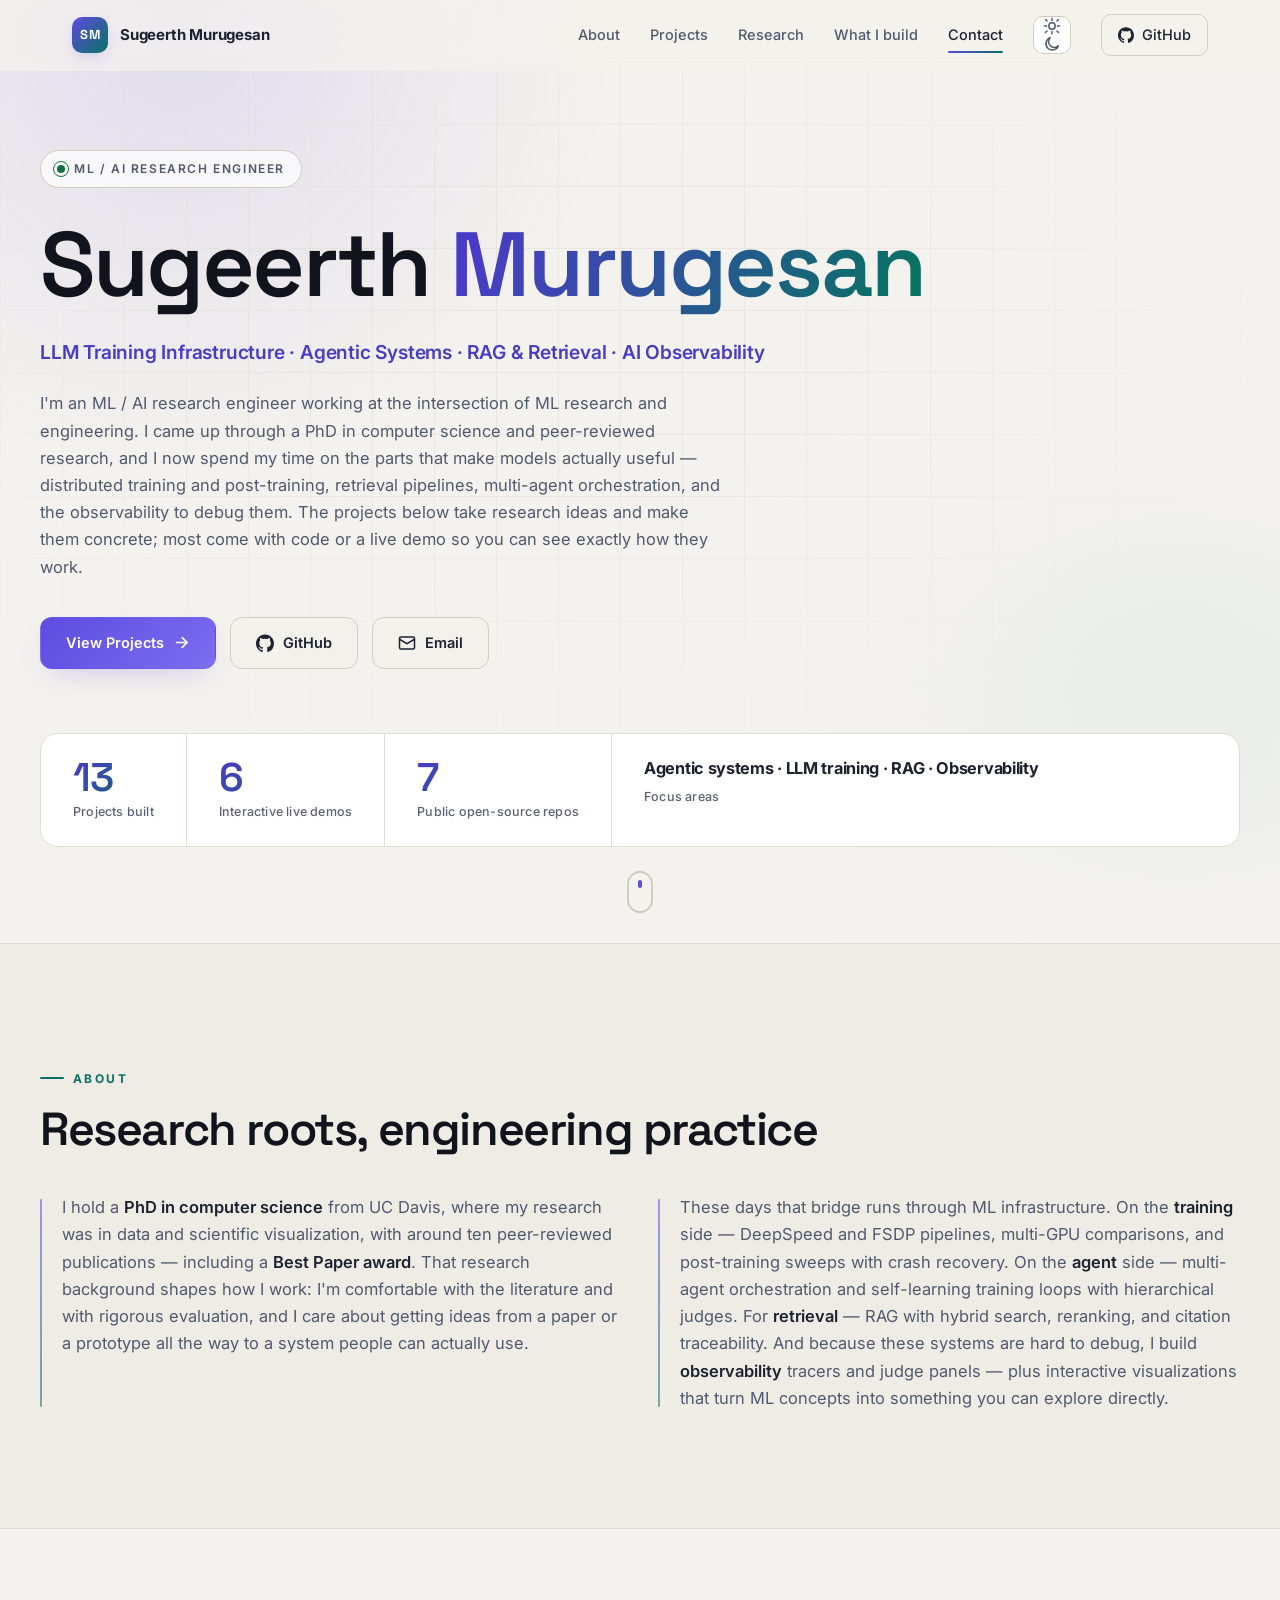
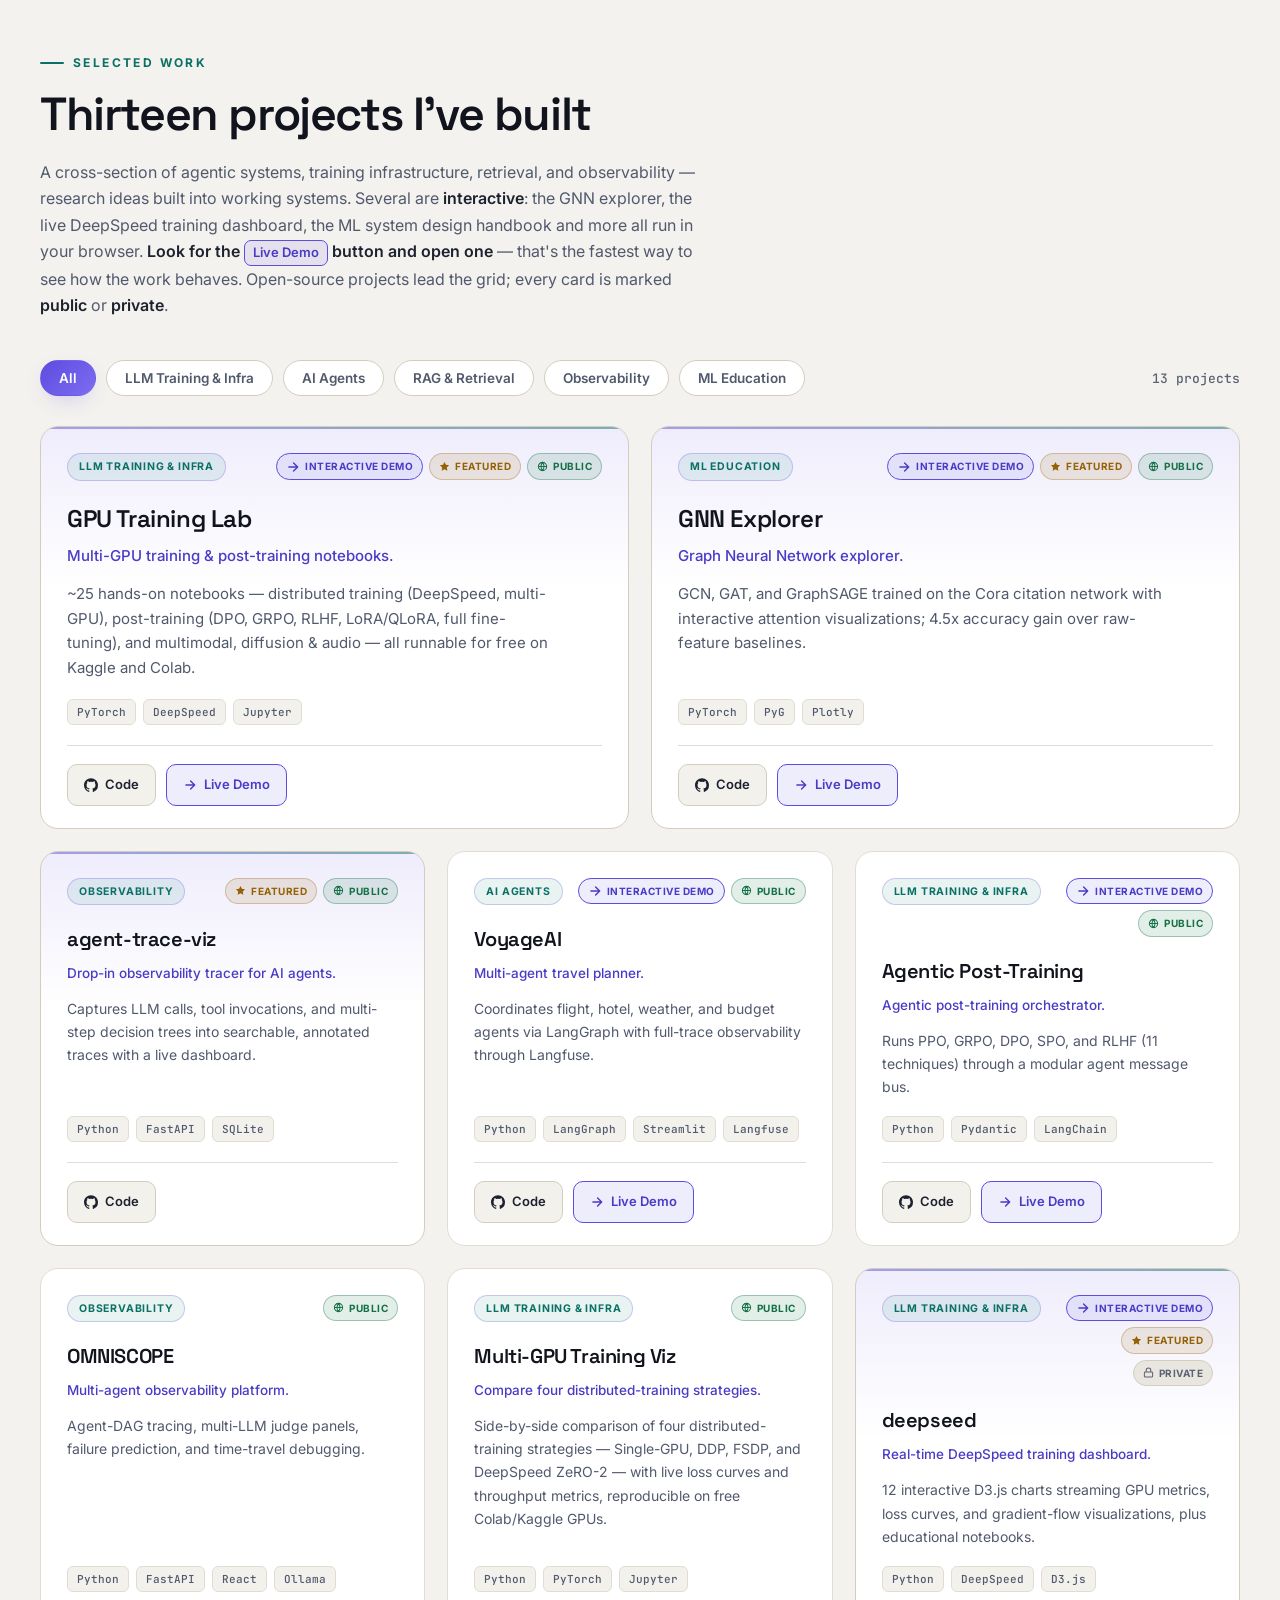
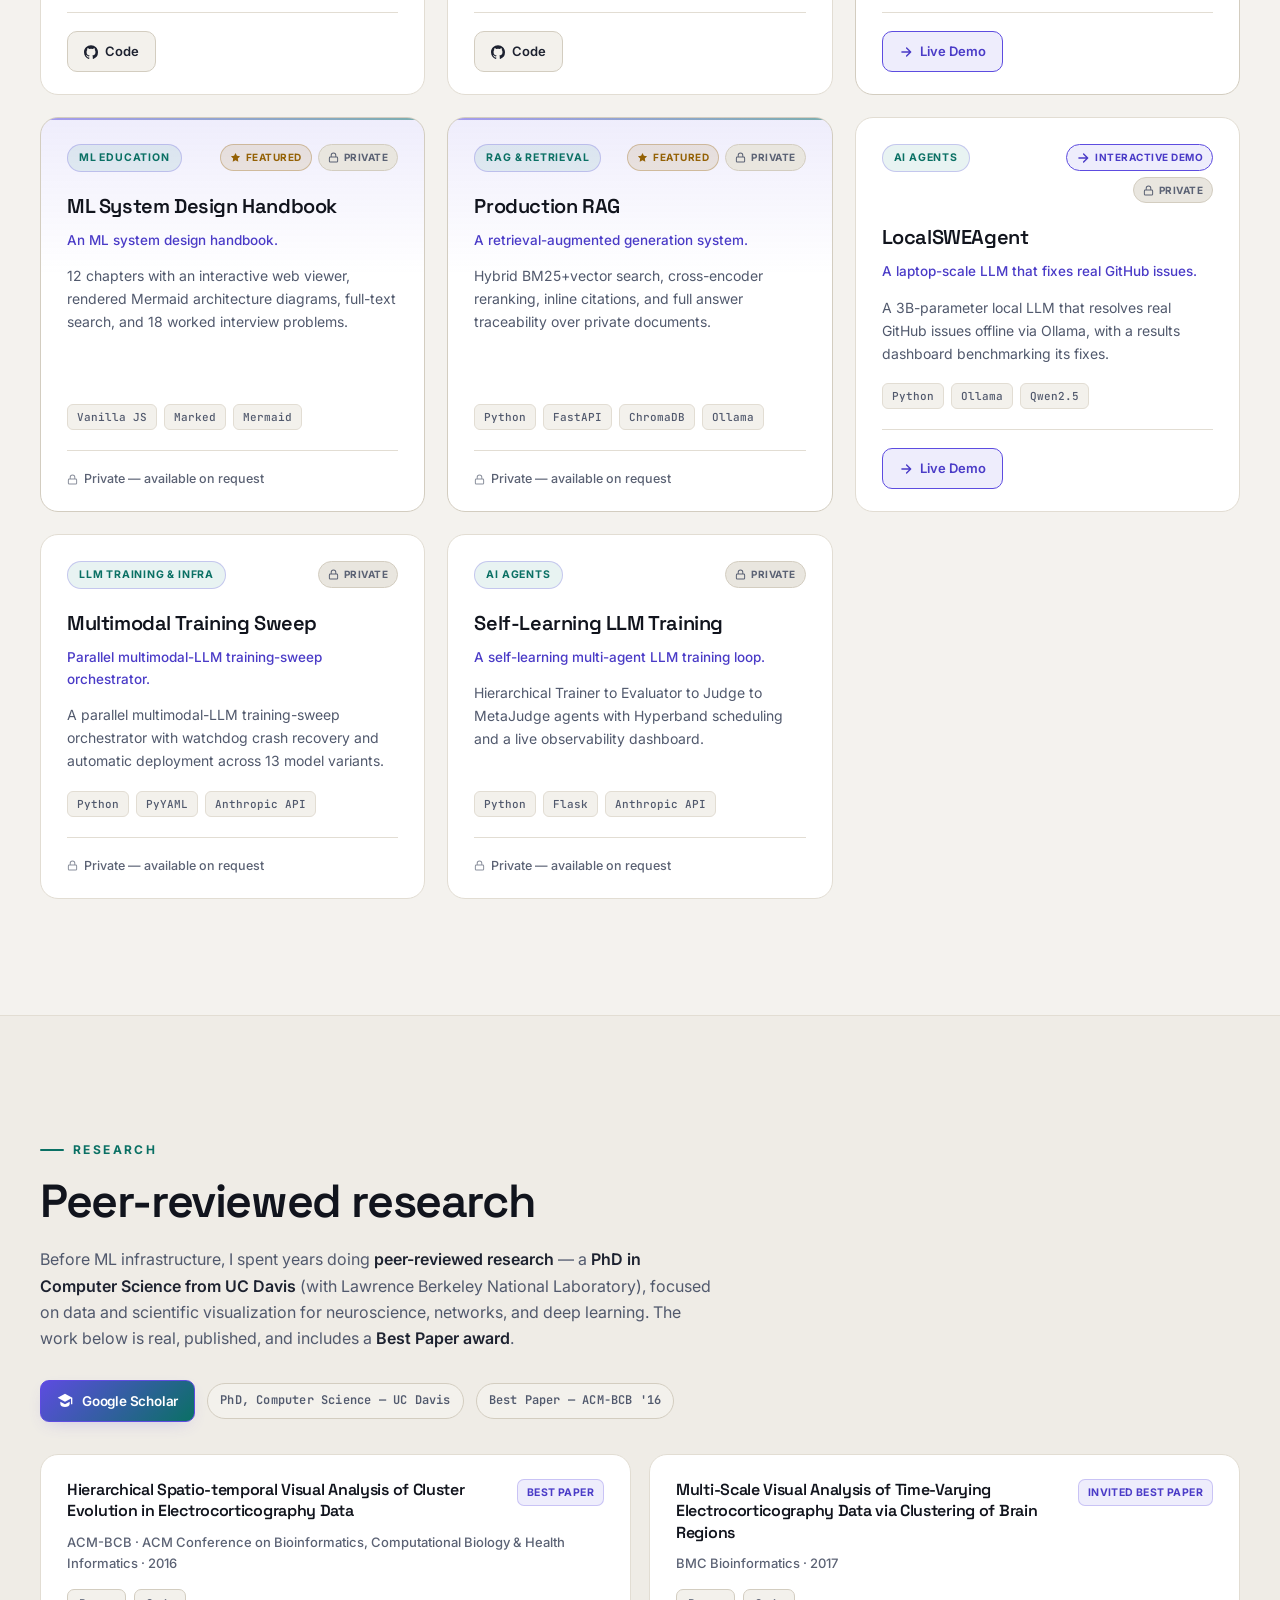
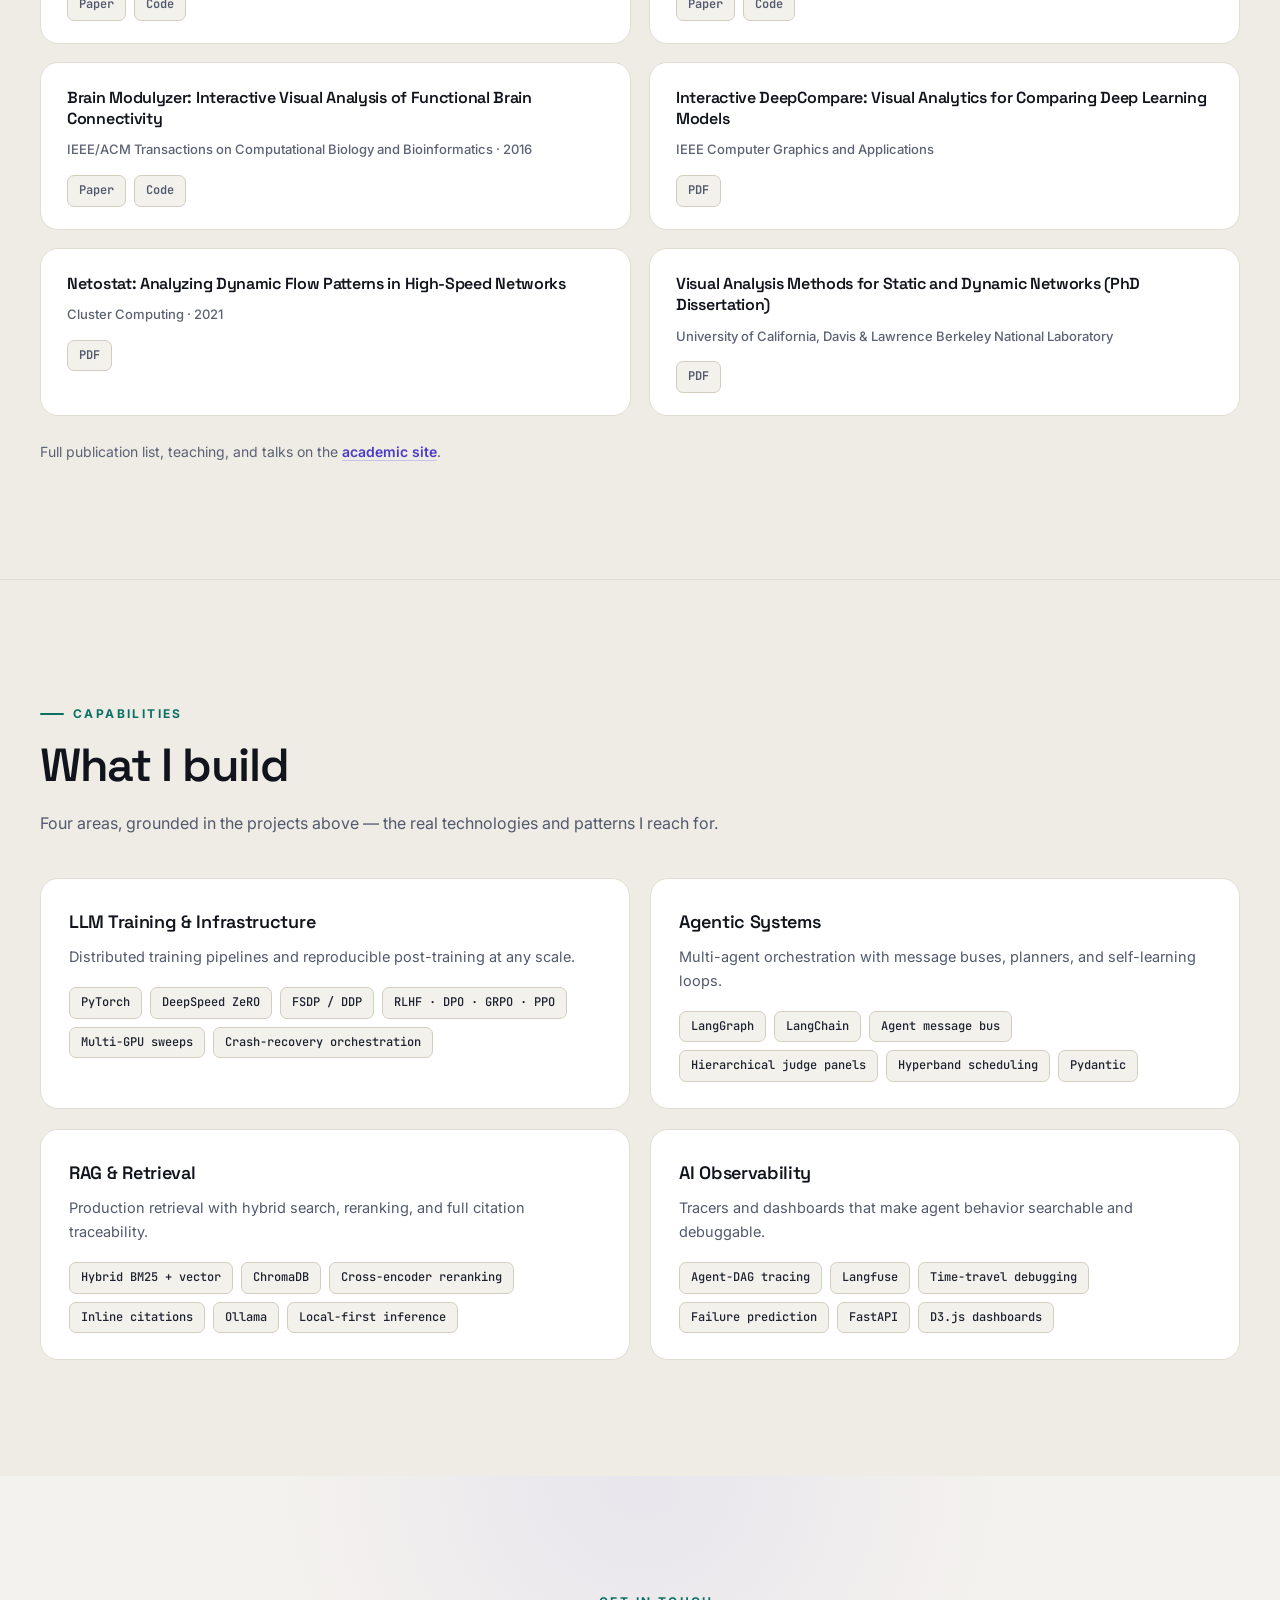
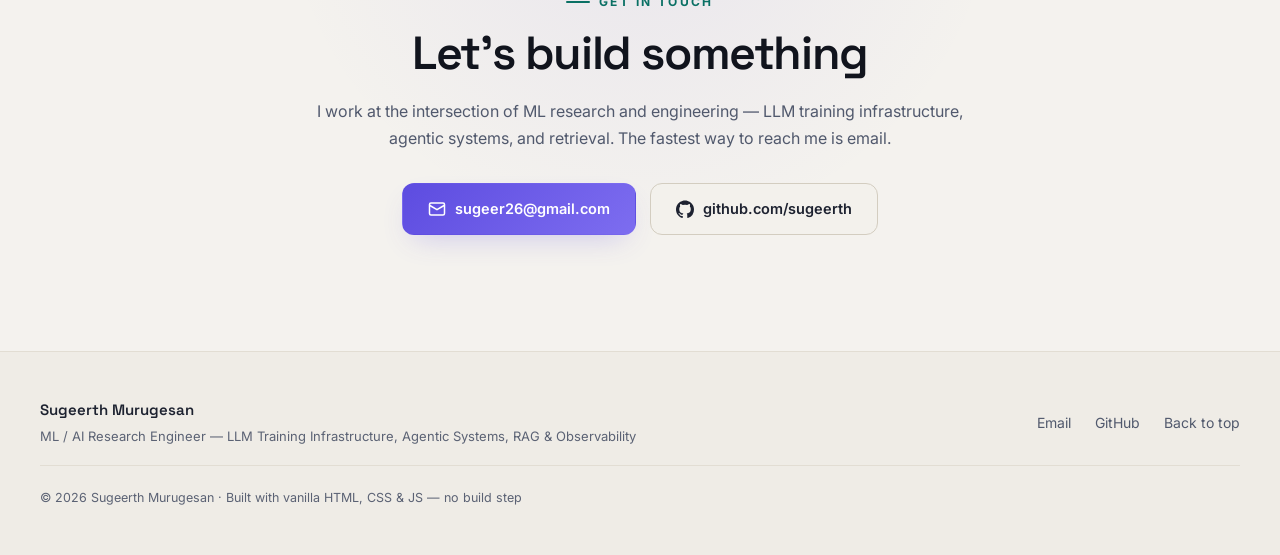
==== commit 0bf536e1: "Add Research section and restructure hero - Hero: remove the "I turn research-grade ideas..." headli" ====
--- a/index.html
+++ b/index.html
@@ -63,6 +63,7 @@
     <div class="nav-links" id="navLinks">
       <a href="#about">About</a>
       <a href="#projects">Projects</a>
+      <a href="#research">Research</a>
       <a href="#expertise">What I build</a>
       <a href="#contact">Contact</a>
       <button class="theme-toggle" id="themeToggle" type="button" aria-label="Switch to dark theme" title="Switch theme">
@@ -84,13 +85,13 @@
     <div class="reveal">
       <p class="hero-eyebrow"><span class="ping"></span> ML / AI Research Engineer</p>
       <h1 class="hero-title">
-        I turn research-grade ideas into<br />real, working <span class="grad">ML systems</span>.
+        Sugeerth <span class="grad">Murugesan</span>
       </h1>
       <p class="hero-subtitle">
         LLM Training Infrastructure &middot; Agentic Systems &middot; RAG &amp; Retrieval &middot; AI Observability
       </p>
       <p class="hero-bio">
-        I'm <strong>Sugeerth Murugesan</strong>, an ML / AI research engineer working at the
+        I'm an ML / AI research engineer working at the
         intersection of ML research and engineering. I came up through a PhD in computer science and
         peer-reviewed research, and I now spend my time on the parts that make models actually useful —
         distributed training and post-training, retrieval pipelines, multi-agent orchestration, and the
@@ -190,6 +191,115 @@
     </div>
 
     <div class="grid" id="projectGrid"><!-- cards injected by js/main.js --></div>
+  </div>
+</section>
+
+<!-- ===== Research ===== -->
+<section class="section research" id="research">
+  <div class="section-inner">
+    <div class="reveal">
+      <p class="section-eyebrow">Research</p>
+      <h2 class="section-title">Peer-reviewed research</h2>
+      <p class="section-lead">
+        Before ML infrastructure, I spent years doing <strong>peer-reviewed research</strong> — a
+        <strong>PhD in Computer Science from UC&nbsp;Davis</strong> (with Lawrence Berkeley National
+        Laboratory), focused on data and scientific visualization for neuroscience, networks, and deep
+        learning. The work below is real, published, and includes a <strong>Best Paper award</strong>.
+      </p>
+    </div>
+
+    <div class="research-meta reveal">
+      <a class="research-link" href="https://scholar.google.com/citations?user=Ki9alDwAAAAJ&amp;hl=en" target="_blank" rel="noopener">
+        <svg viewBox="0 0 24 24" width="16" height="16" fill="currentColor" aria-hidden="true"><path d="M12 1 1 7l11 6 9-4.9V17h2V7L12 1zM5 13.2v3.8c0 2.2 3.1 4 7 4s7-1.8 7-4v-3.8l-7 3.8-7-3.8z"/></svg>
+        Google Scholar
+      </a>
+      <span class="research-tag">PhD, Computer Science — UC Davis</span>
+      <span class="research-tag">Best Paper — ACM-BCB '16</span>
+    </div>
+
+    <div class="research-list reveal">
+      <article class="pub-item">
+        <div class="pub-head">
+          <h3 class="pub-title">
+            <a href="https://dl.acm.org/doi/10.1145/2975167.2985688" target="_blank" rel="noopener">Hierarchical Spatio-temporal Visual Analysis of Cluster Evolution in Electrocorticography Data</a>
+          </h3>
+          <span class="pub-badge">Best Paper</span>
+        </div>
+        <p class="pub-venue">ACM-BCB &middot; ACM Conference on Bioinformatics, Computational Biology &amp; Health Informatics &middot; 2016</p>
+        <div class="pub-links">
+          <a href="https://dl.acm.org/doi/10.1145/2975167.2985688" target="_blank" rel="noopener">Paper</a>
+          <a href="https://github.com/sugeerth/ECoG-ClusterFlow/" target="_blank" rel="noopener">Code</a>
+        </div>
+      </article>
+
+      <article class="pub-item">
+        <div class="pub-head">
+          <h3 class="pub-title">
+            <a href="https://rdcu.be/tiG9" target="_blank" rel="noopener">Multi-Scale Visual Analysis of Time-Varying Electrocorticography Data via Clustering of Brain Regions</a>
+          </h3>
+          <span class="pub-badge">Invited Best Paper</span>
+        </div>
+        <p class="pub-venue">BMC Bioinformatics &middot; 2017</p>
+        <div class="pub-links">
+          <a href="https://rdcu.be/tiG9" target="_blank" rel="noopener">Paper</a>
+          <a href="https://github.com/sugeerth/ECoG-ClusterFlow/" target="_blank" rel="noopener">Code</a>
+        </div>
+      </article>
+
+      <article class="pub-item">
+        <div class="pub-head">
+          <h3 class="pub-title">
+            <a href="https://ieeexplore.ieee.org/document/7466855/" target="_blank" rel="noopener">Brain Modulyzer: Interactive Visual Analysis of Functional Brain Connectivity</a>
+          </h3>
+        </div>
+        <p class="pub-venue">IEEE/ACM Transactions on Computational Biology and Bioinformatics &middot; 2016</p>
+        <div class="pub-links">
+          <a href="https://ieeexplore.ieee.org/document/7466855/" target="_blank" rel="noopener">Paper</a>
+          <a href="https://github.com/sugeerth/BrainModulyzer" target="_blank" rel="noopener">Code</a>
+        </div>
+      </article>
+
+      <article class="pub-item">
+        <div class="pub-head">
+          <h3 class="pub-title">
+            <a href="https://sugeerth.github.io/Papers/deepcompare.pdf" target="_blank" rel="noopener">Interactive DeepCompare: Visual Analytics for Comparing Deep Learning Models</a>
+          </h3>
+        </div>
+        <p class="pub-venue">IEEE Computer Graphics and Applications</p>
+        <div class="pub-links">
+          <a href="https://sugeerth.github.io/Papers/deepcompare.pdf" target="_blank" rel="noopener">PDF</a>
+        </div>
+      </article>
+
+      <article class="pub-item">
+        <div class="pub-head">
+          <h3 class="pub-title">
+            <a href="https://sugeerth.github.io/Papers/MurugesanKiranHamannWeberClusterComputingPaperRevisionAsSubmitted10162021.pdf" target="_blank" rel="noopener">Netostat: Analyzing Dynamic Flow Patterns in High-Speed Networks</a>
+          </h3>
+        </div>
+        <p class="pub-venue">Cluster Computing &middot; 2021</p>
+        <div class="pub-links">
+          <a href="https://sugeerth.github.io/Papers/MurugesanKiranHamannWeberClusterComputingPaperRevisionAsSubmitted10162021.pdf" target="_blank" rel="noopener">PDF</a>
+        </div>
+      </article>
+
+      <article class="pub-item">
+        <div class="pub-head">
+          <h3 class="pub-title">
+            <a href="https://sugeerth.github.io/Papers/output.pdf" target="_blank" rel="noopener">Visual Analysis Methods for Static and Dynamic Networks (PhD Dissertation)</a>
+          </h3>
+        </div>
+        <p class="pub-venue">University of California, Davis &amp; Lawrence Berkeley National Laboratory</p>
+        <div class="pub-links">
+          <a href="https://sugeerth.github.io/Papers/output.pdf" target="_blank" rel="noopener">PDF</a>
+        </div>
+      </article>
+    </div>
+
+    <p class="research-note reveal">
+      Full publication list, teaching, and talks on the
+      <a href="https://sugeerth.github.io/" target="_blank" rel="noopener">academic site</a>.
+    </p>
   </div>
 </section>
 
--- a/css/styles.css
+++ b/css/styles.css
@@ -927,6 +927,150 @@
 }
 
 /* ============================================================
+   Research
+   ============================================================ */
+.research { background: var(--bg-soft); border-top: 1px solid var(--border); }
+.research-meta {
+  margin-top: 28px;
+  display: flex;
+  flex-wrap: wrap;
+  align-items: center;
+  gap: 12px;
+}
+.research-link {
+  display: inline-flex;
+  align-items: center;
+  gap: 9px;
+  font-size: 13.5px;
+  font-weight: 600;
+  letter-spacing: -.2px;
+  color: var(--on-accent, #fff);
+  background: linear-gradient(135deg, var(--accent), var(--accent-2));
+  border: 1px solid var(--accent);
+  padding: 9px 16px;
+  border-radius: 9px;
+  box-shadow: 0 6px 18px -8px var(--accent-glow);
+  transition: transform .2s var(--ease), box-shadow .2s var(--ease);
+}
+.research-link:hover {
+  transform: translateY(-2px);
+  box-shadow: 0 10px 24px -8px var(--accent-glow);
+}
+.research-tag {
+  font-size: 12px;
+  font-weight: 600;
+  font-family: var(--mono);
+  letter-spacing: .2px;
+  color: var(--text-dim);
+  background: var(--bg-elev);
+  border: 1px solid var(--border-soft);
+  padding: 7px 12px;
+  border-radius: 100px;
+}
+.research-list {
+  margin-top: 32px;
+  display: grid;
+  grid-template-columns: repeat(2, 1fr);
+  gap: 18px;
+}
+.pub-item {
+  position: relative;
+  background: var(--bg-card-solid);
+  border: 1px solid var(--border);
+  border-radius: var(--radius);
+  padding: 24px 26px 22px;
+  overflow: hidden;
+  transition: border-color .25s var(--ease), transform .25s var(--ease),
+              box-shadow .25s var(--ease);
+}
+.pub-item::before {
+  content: "";
+  position: absolute;
+  left: 0; top: 0; bottom: 0;
+  width: 3px;
+  background: linear-gradient(180deg, var(--accent), var(--accent-2));
+  transform: scaleY(0);
+  transform-origin: top;
+  transition: transform .35s var(--ease);
+}
+.pub-item:hover {
+  border-color: var(--border-hi);
+  transform: translateY(-4px);
+  box-shadow: var(--card-shadow-soft);
+}
+.pub-item:hover::before { transform: scaleY(1); }
+.pub-head {
+  display: flex;
+  align-items: flex-start;
+  gap: 10px;
+}
+.pub-title {
+  font-family: var(--display);
+  font-size: 16px;
+  font-weight: 600;
+  letter-spacing: -.3px;
+  line-height: 1.34;
+  color: var(--heading);
+  flex: 1;
+  min-width: 0;
+}
+.pub-title a { color: inherit; }
+.pub-title a:hover { color: var(--accent-hi); }
+.pub-badge {
+  flex-shrink: 0;
+  font-size: 10.5px;
+  font-weight: 700;
+  letter-spacing: .4px;
+  text-transform: uppercase;
+  color: var(--accent-hi);
+  background: var(--accent-soft);
+  border: 1px solid var(--accent-line);
+  padding: 4px 9px;
+  border-radius: 7px;
+  white-space: nowrap;
+}
+.pub-venue {
+  margin-top: 10px;
+  font-size: 13px;
+  color: var(--text-faint);
+  font-weight: 500;
+}
+.pub-links {
+  margin-top: 14px;
+  display: flex;
+  flex-wrap: wrap;
+  gap: 8px;
+}
+.pub-links a {
+  font-size: 12px;
+  font-weight: 600;
+  font-family: var(--mono);
+  color: var(--text-dim);
+  background: var(--bg-elev);
+  border: 1px solid var(--border-soft);
+  padding: 5px 11px;
+  border-radius: 7px;
+  transition: border-color .2s var(--ease), color .2s var(--ease),
+              background .2s var(--ease);
+}
+.pub-links a:hover {
+  border-color: var(--accent);
+  color: var(--accent-hi);
+  background: var(--accent-soft);
+}
+.research-note {
+  margin-top: 24px;
+  font-size: 14px;
+  color: var(--text-faint);
+}
+.research-note a {
+  color: var(--accent-hi);
+  font-weight: 600;
+  border-bottom: 1px solid var(--accent-line);
+}
+.research-note a:hover { border-bottom-color: var(--accent); }
+
+/* ============================================================
    Contact
    ============================================================ */
 .contact { position: relative; text-align: center; overflow: hidden; }
@@ -1018,6 +1162,7 @@
 @media (max-width: 880px) {
   .expertise-grid { grid-template-columns: 1fr; }
   .about-grid { grid-template-columns: 1fr; gap: 22px; }
+  .research-list { grid-template-columns: 1fr; }
 }
 @media (max-width: 720px) {
   .nav-toggle { display: flex; }
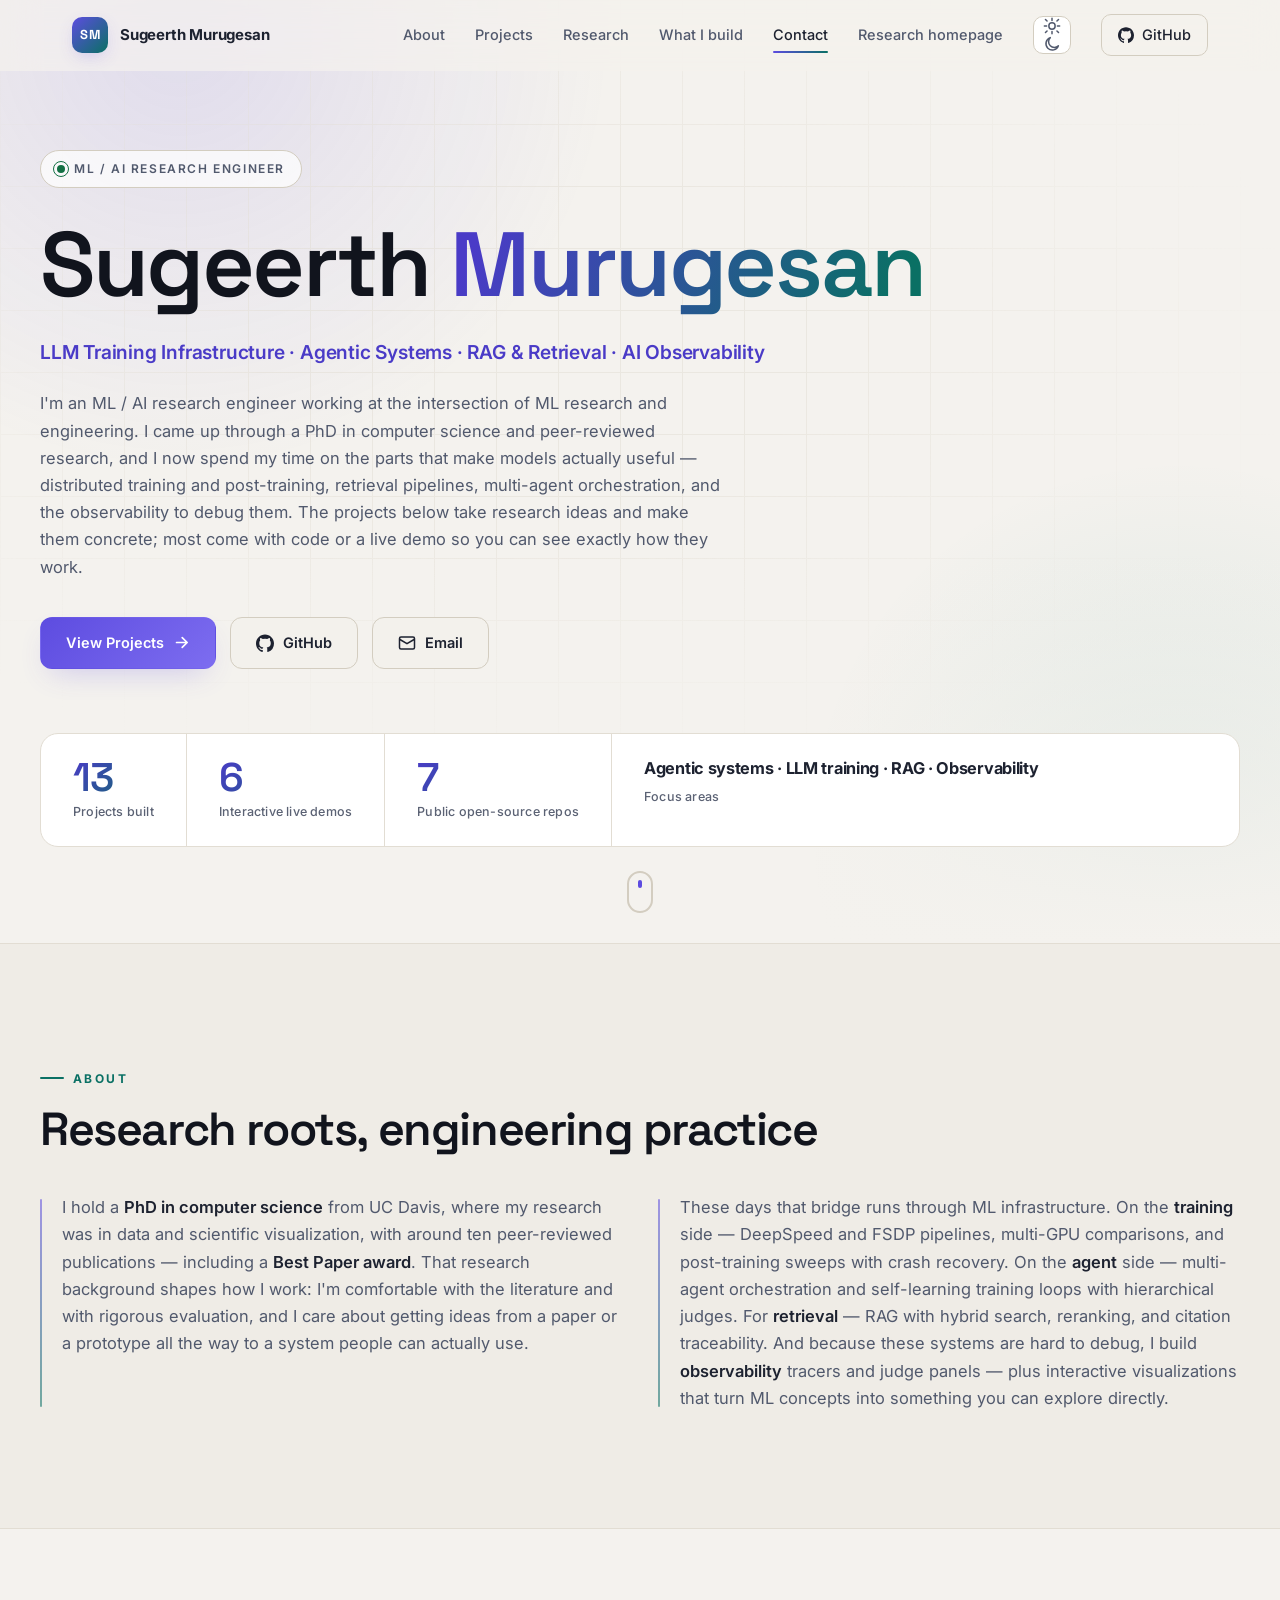
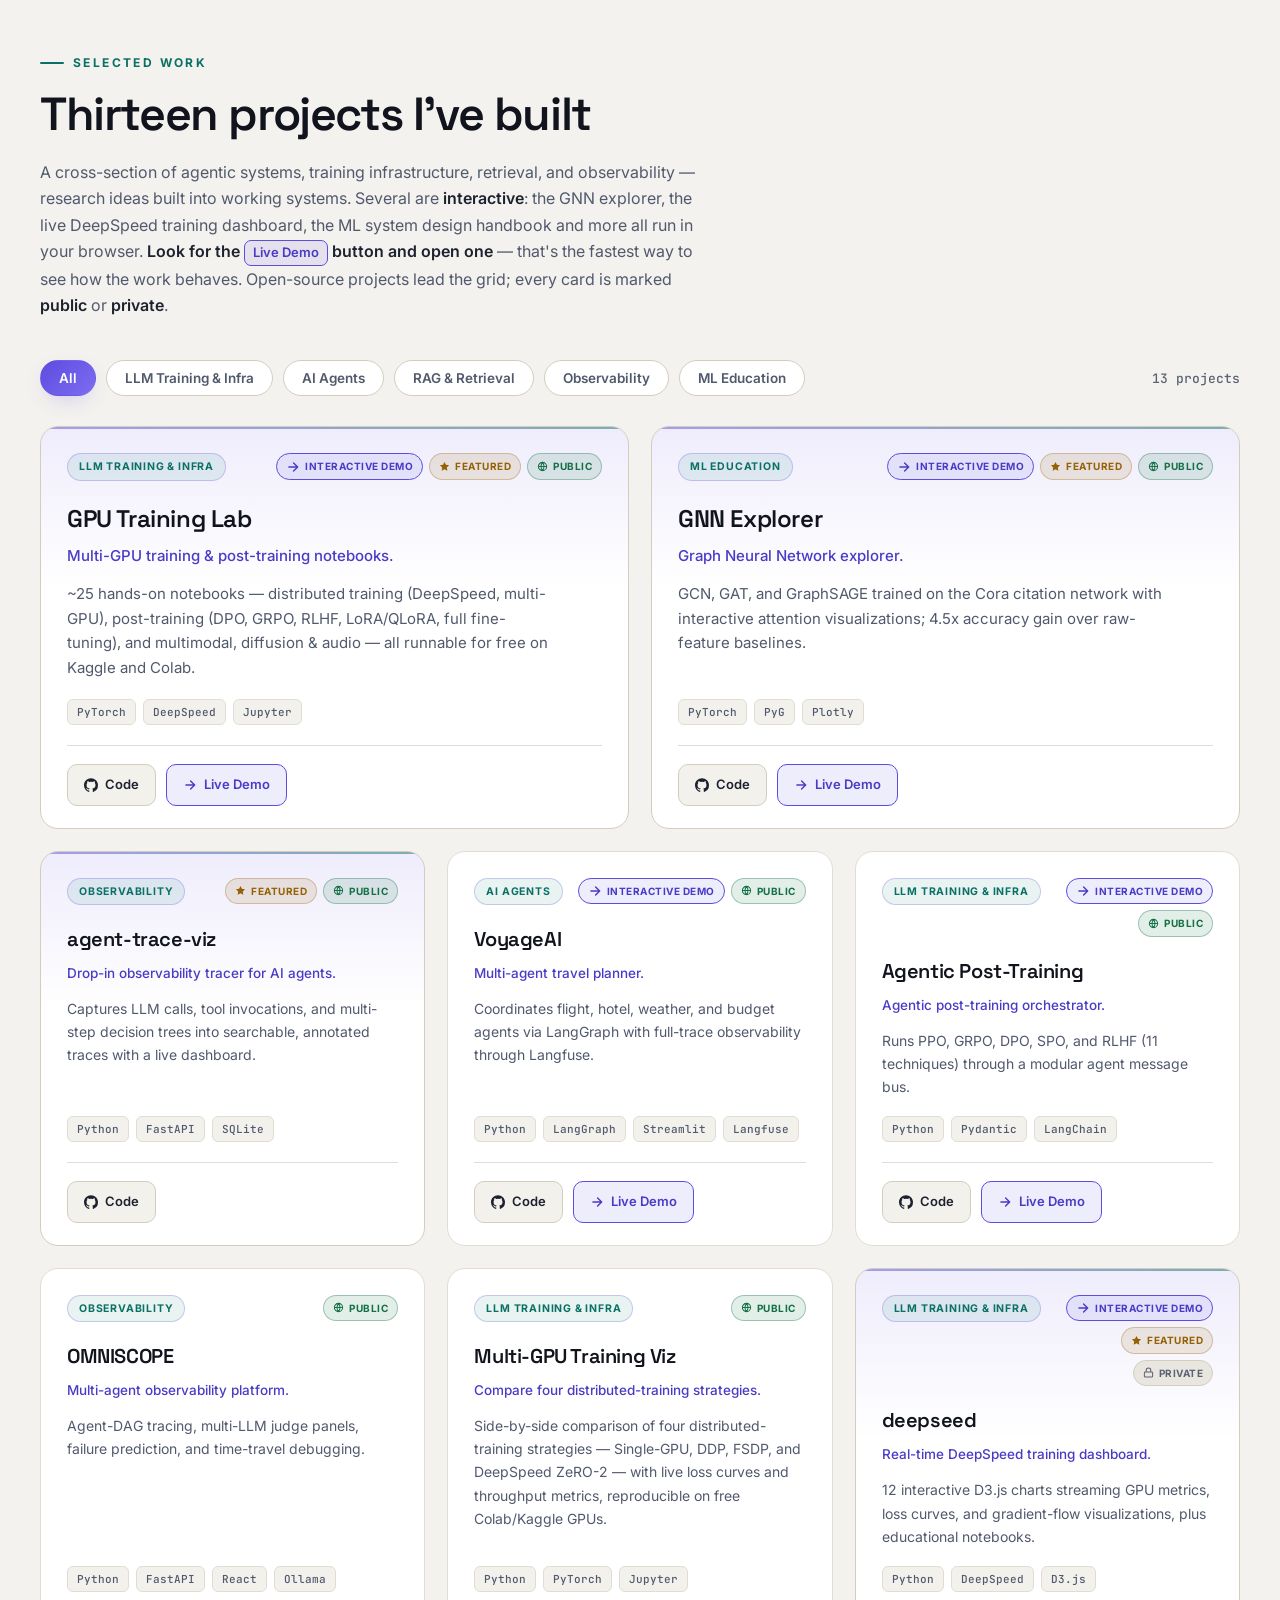
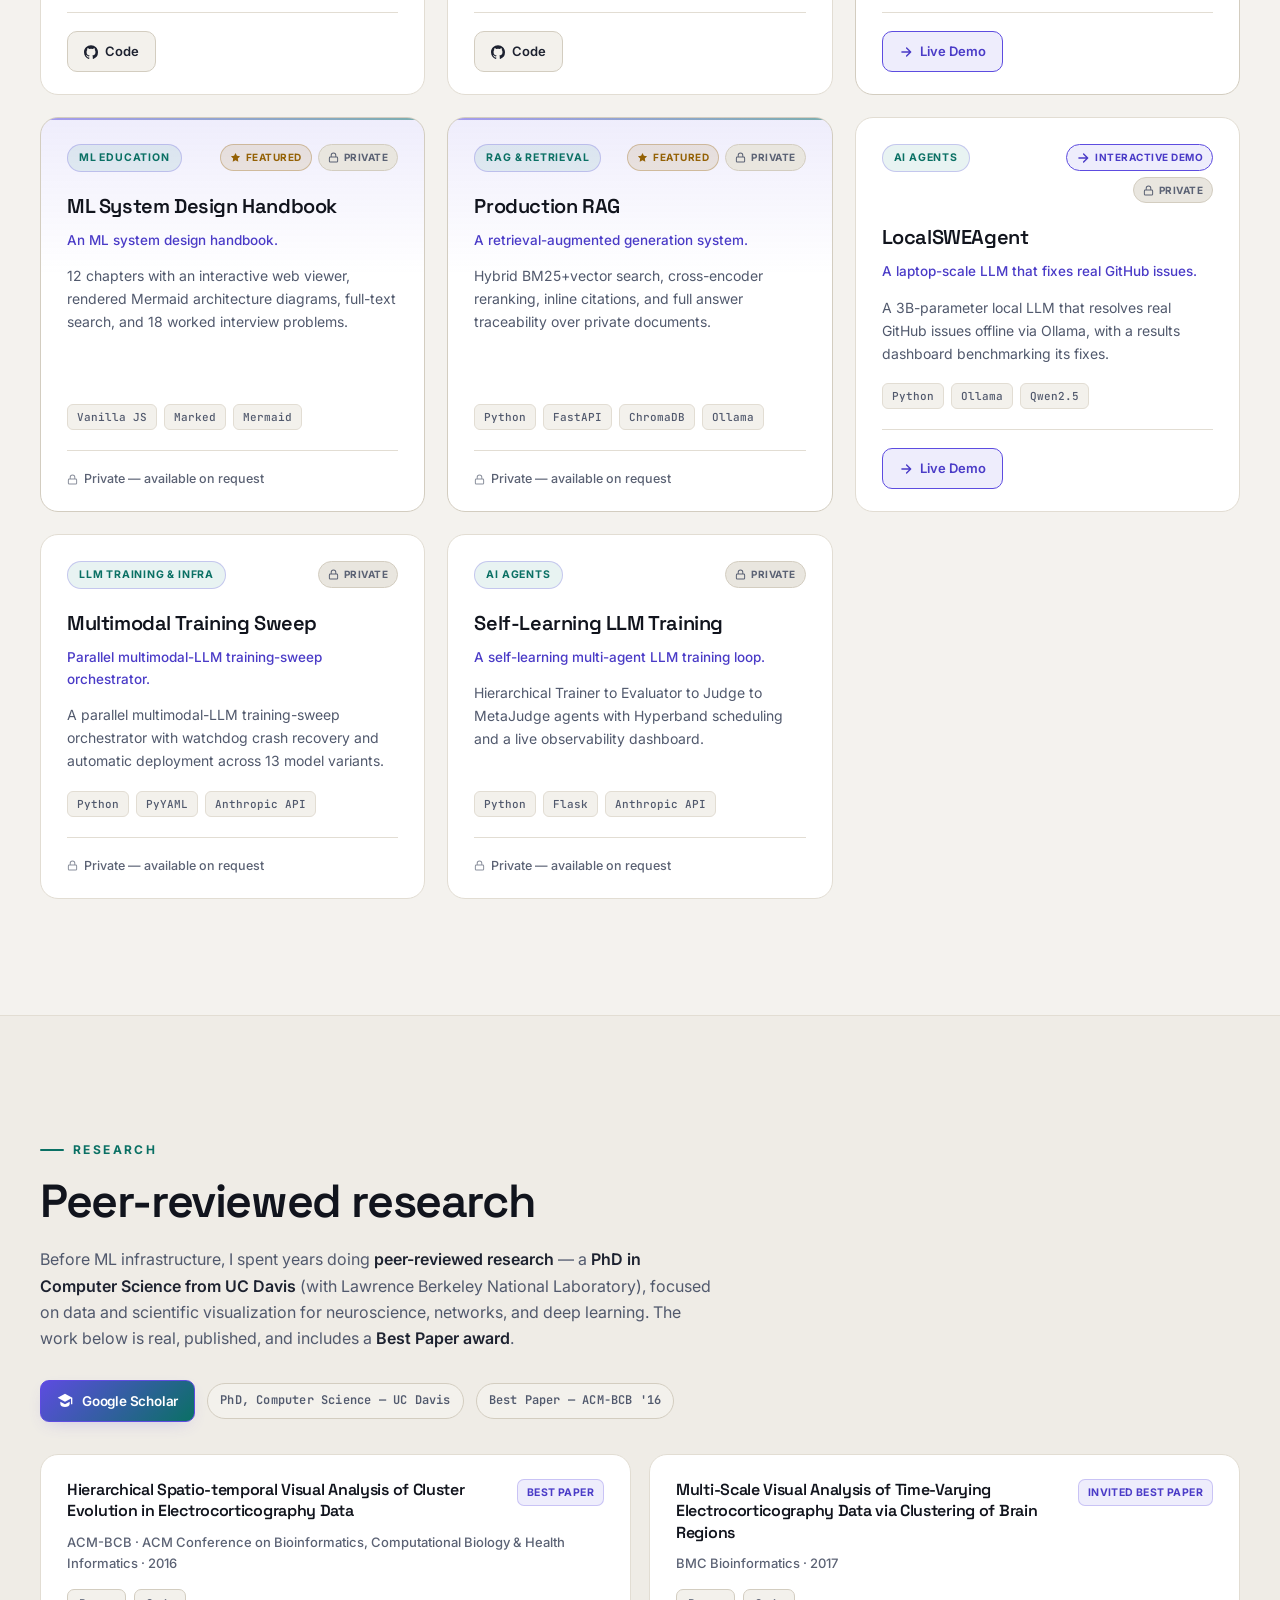
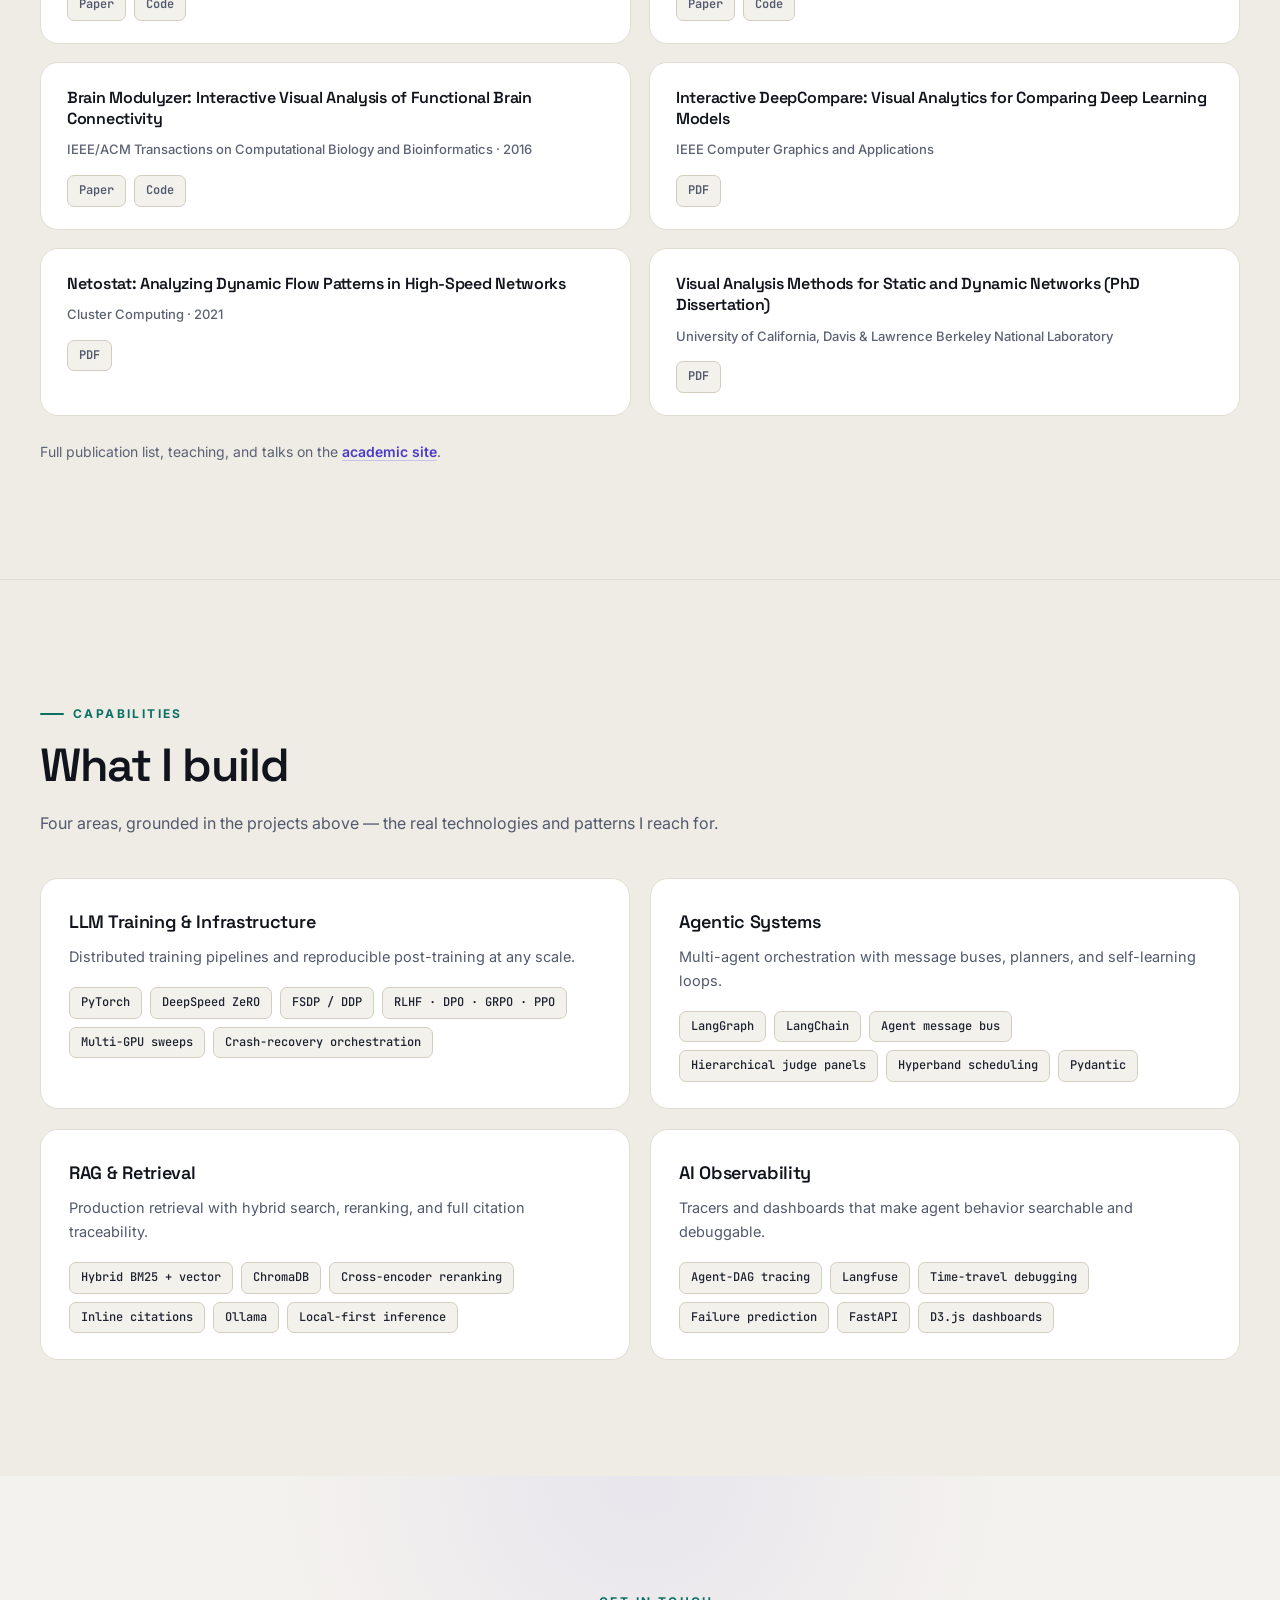
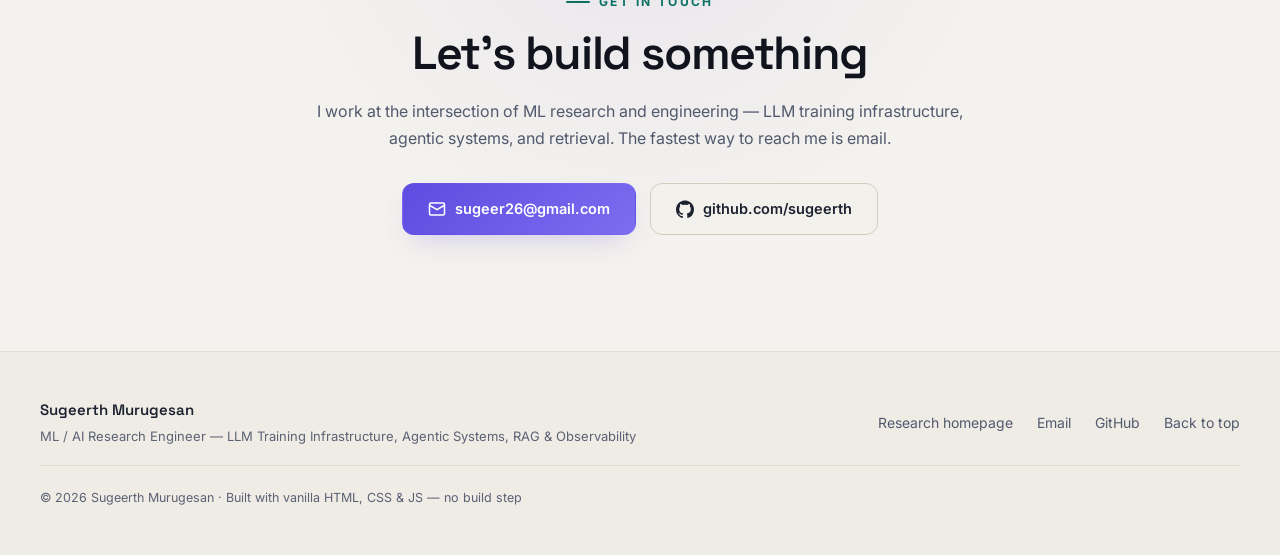
==== commit a5c3ccc7: "Add cross-links to research homepage (apex site)" ====
--- a/index.html
+++ b/index.html
@@ -66,6 +66,7 @@
       <a href="#research">Research</a>
       <a href="#expertise">What I build</a>
       <a href="#contact">Contact</a>
+      <a href="https://sugeerth.github.io/" target="_blank" rel="noopener">Research homepage</a>
       <button class="theme-toggle" id="themeToggle" type="button" aria-label="Switch to dark theme" title="Switch theme">
         <svg class="theme-icon-sun" viewBox="0 0 24 24" width="18" height="18" fill="none" stroke="currentColor" stroke-width="2" stroke-linecap="round" stroke-linejoin="round" aria-hidden="true"><circle cx="12" cy="12" r="4.2"/><path d="M12 1.8v3M12 19.2v3M3.3 3.3l2.1 2.1M18.6 18.6l2.1 2.1M1.8 12h3M19.2 12h3M3.3 20.7l2.1-2.1M18.6 5.4l2.1-2.1"/></svg>
         <svg class="theme-icon-moon" viewBox="0 0 24 24" width="18" height="18" fill="none" stroke="currentColor" stroke-width="2" stroke-linecap="round" stroke-linejoin="round" aria-hidden="true"><path d="M20.5 14.3A8.5 8.5 0 1 1 9.7 3.5a6.6 6.6 0 0 0 10.8 10.8Z"/></svg>
@@ -345,6 +346,7 @@
       <span class="footer-role">ML / AI Research Engineer — LLM Training Infrastructure, Agentic Systems, RAG &amp; Observability</span>
     </div>
     <div class="footer-links">
+      <a href="https://sugeerth.github.io/" target="_blank" rel="noopener">Research homepage</a>
       <a href="mailto:sugeer26@gmail.com">Email</a>
       <a href="https://github.com/sugeerth" target="_blank" rel="noopener">GitHub</a>
       <a href="#top">Back to top</a>
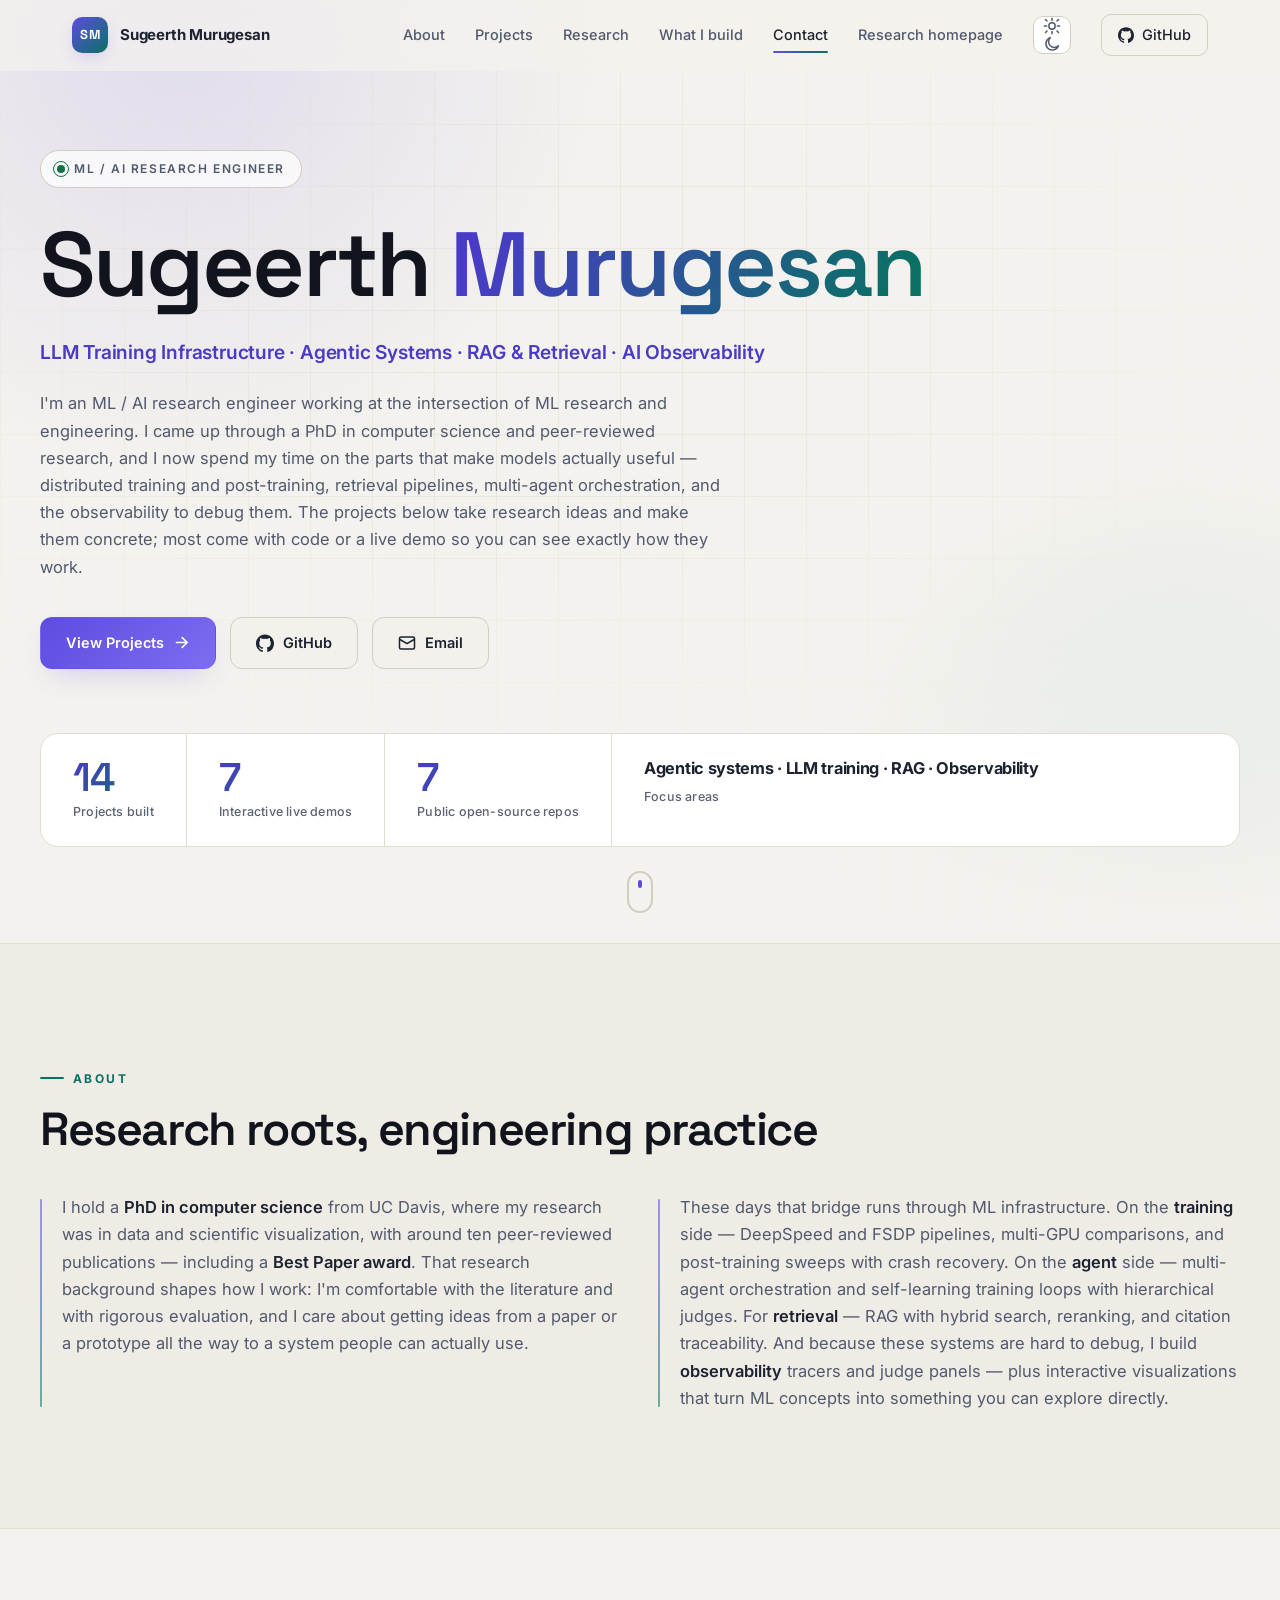
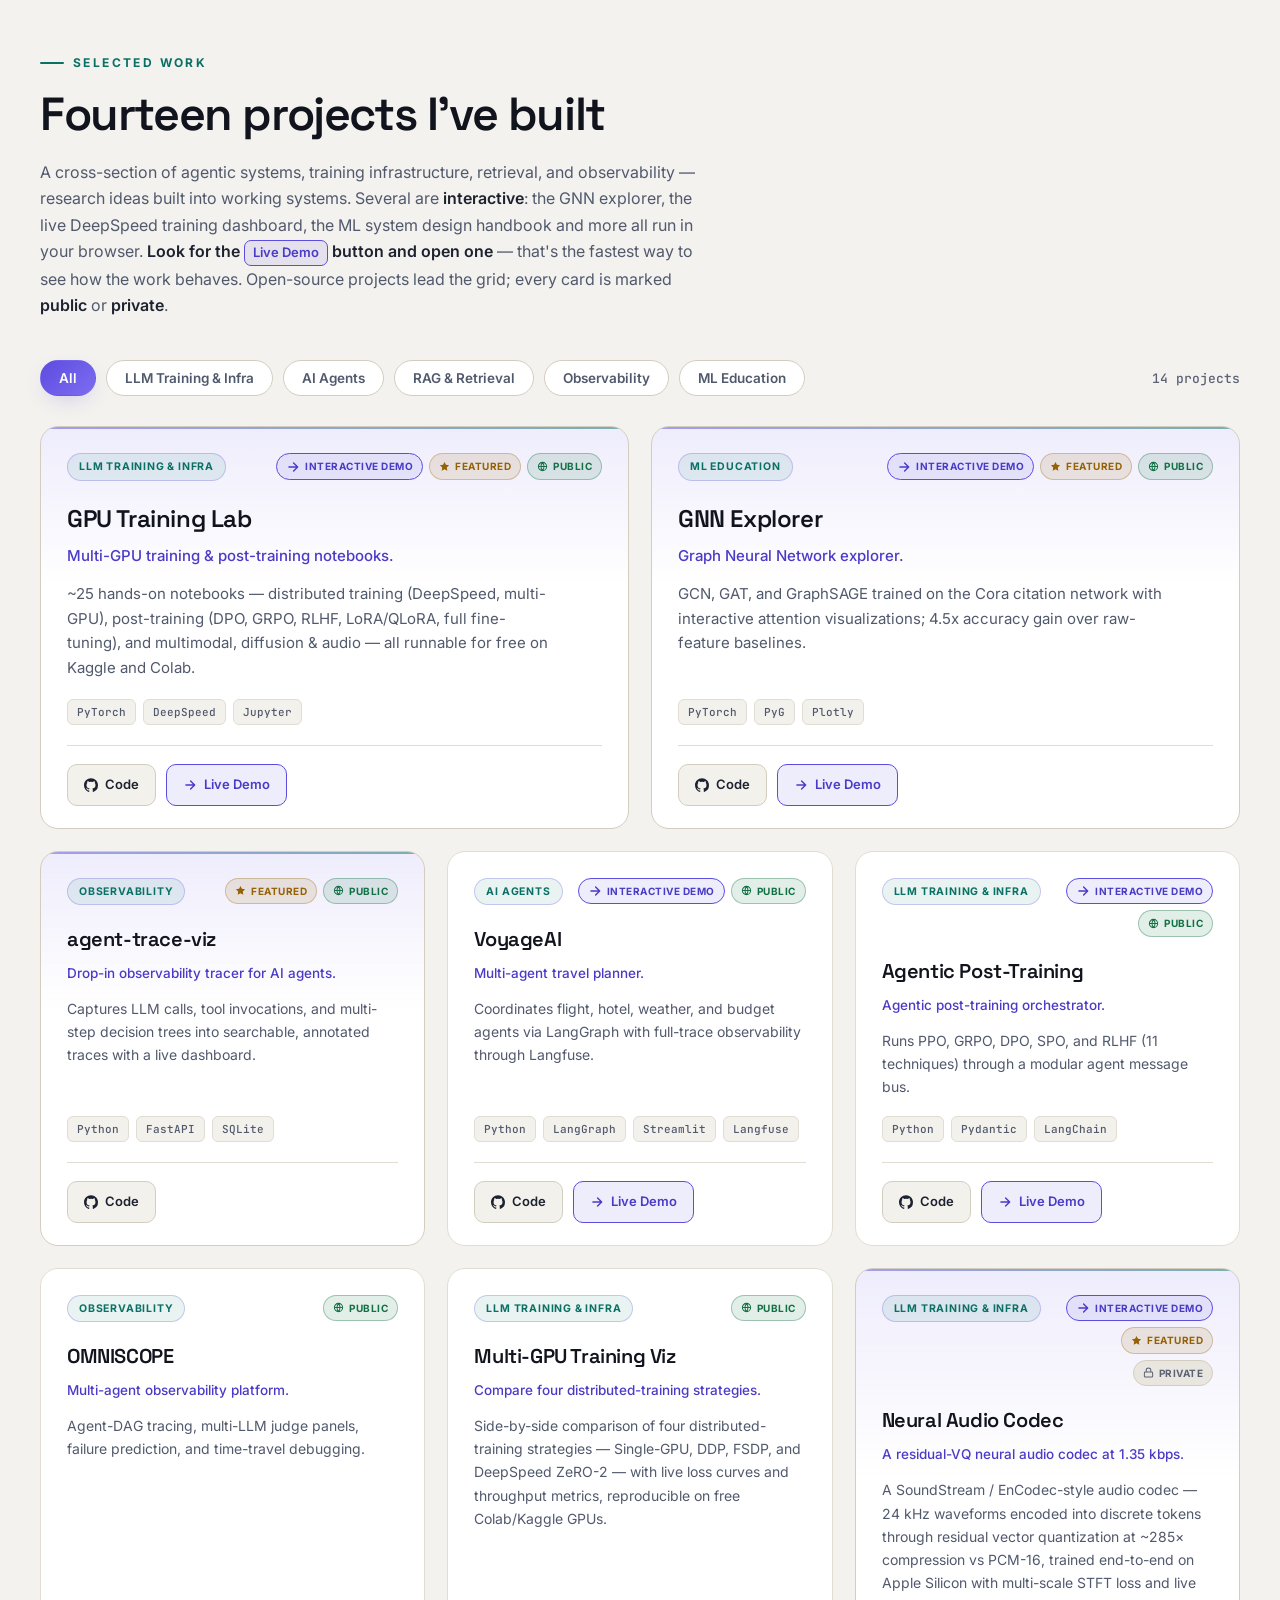
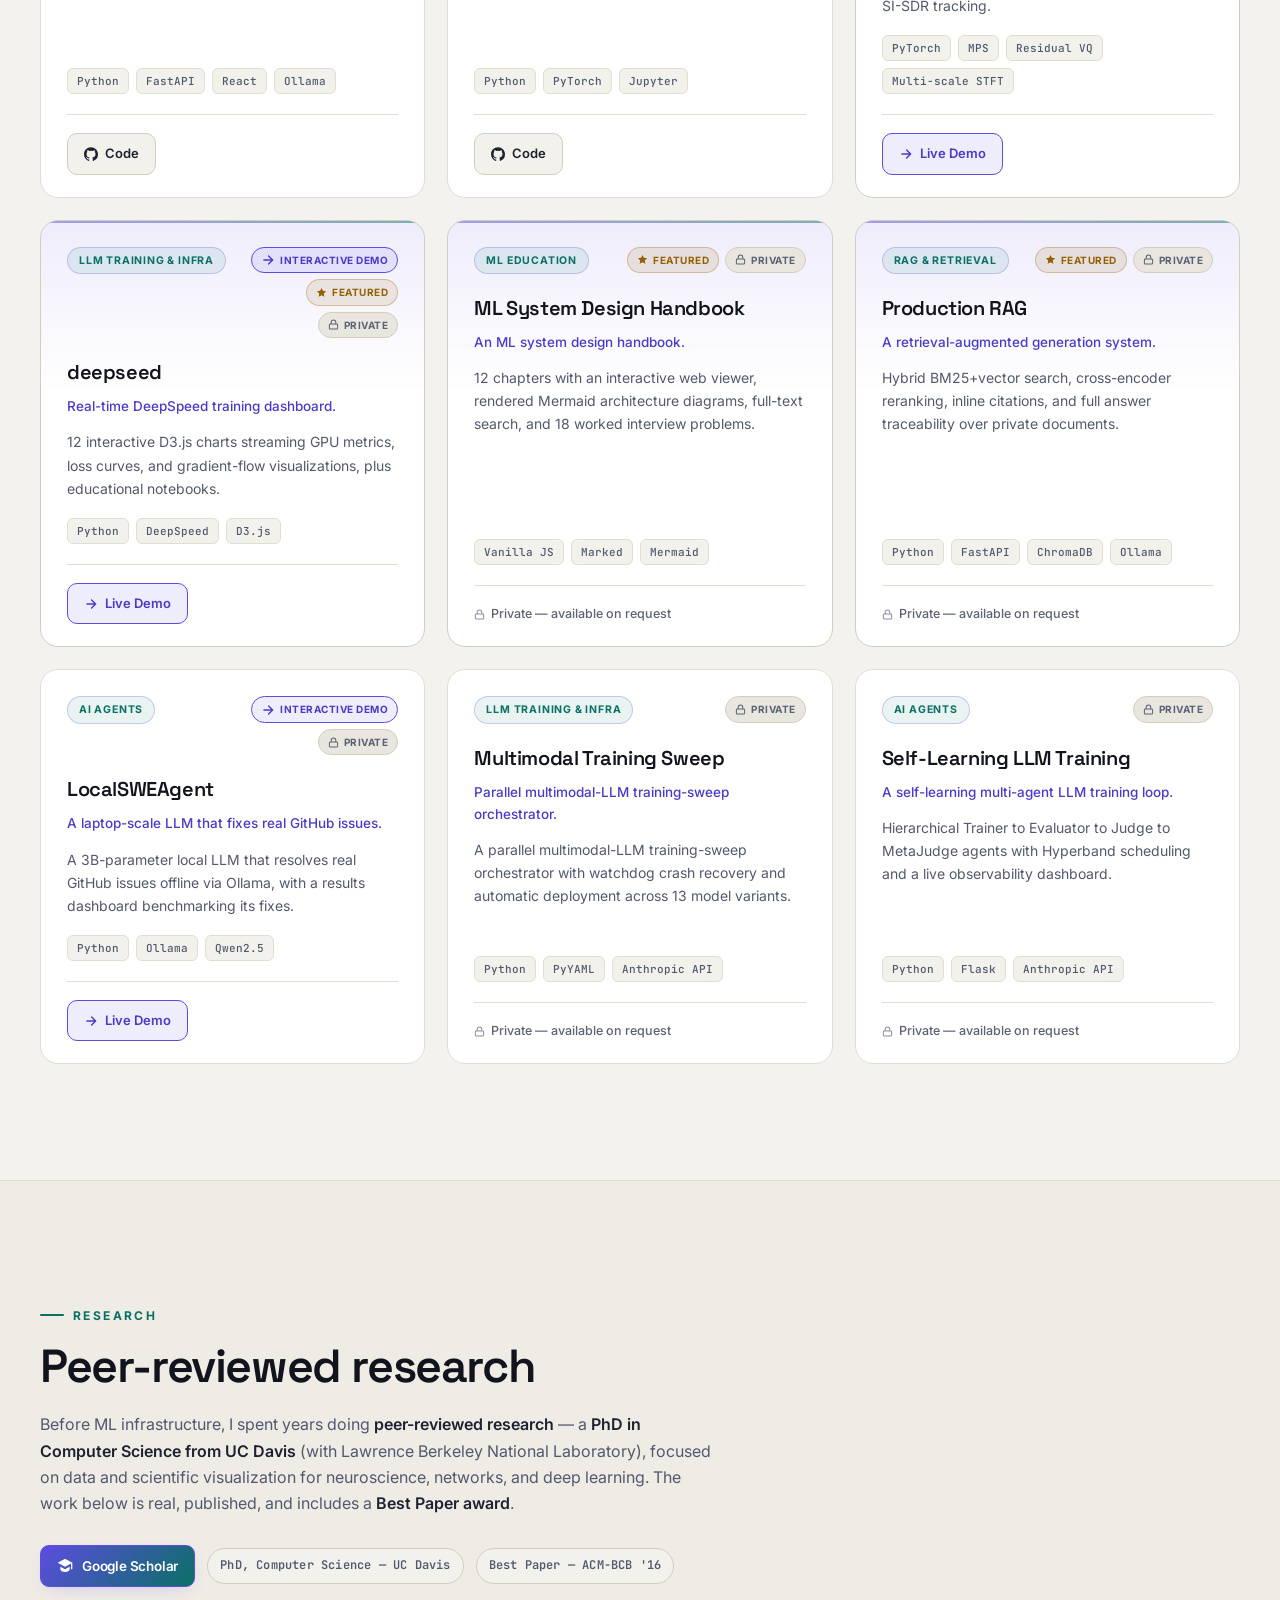
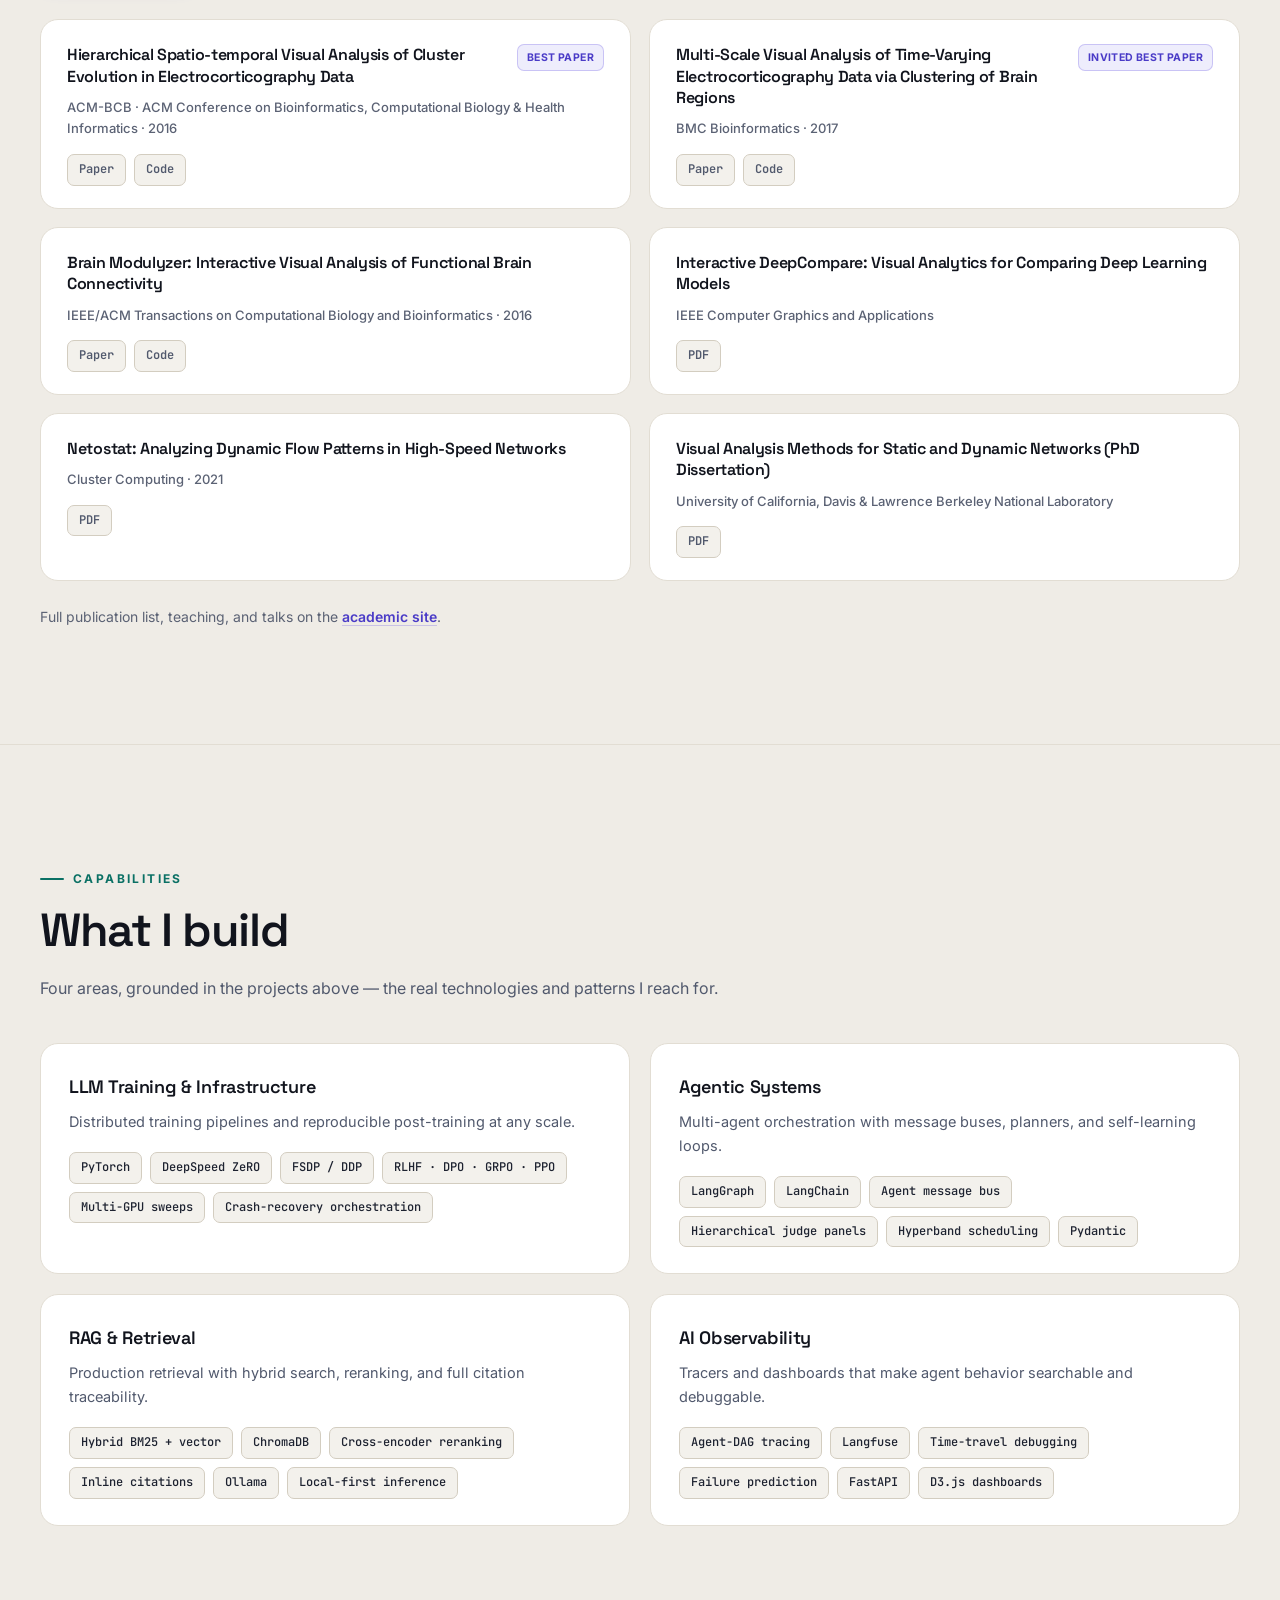
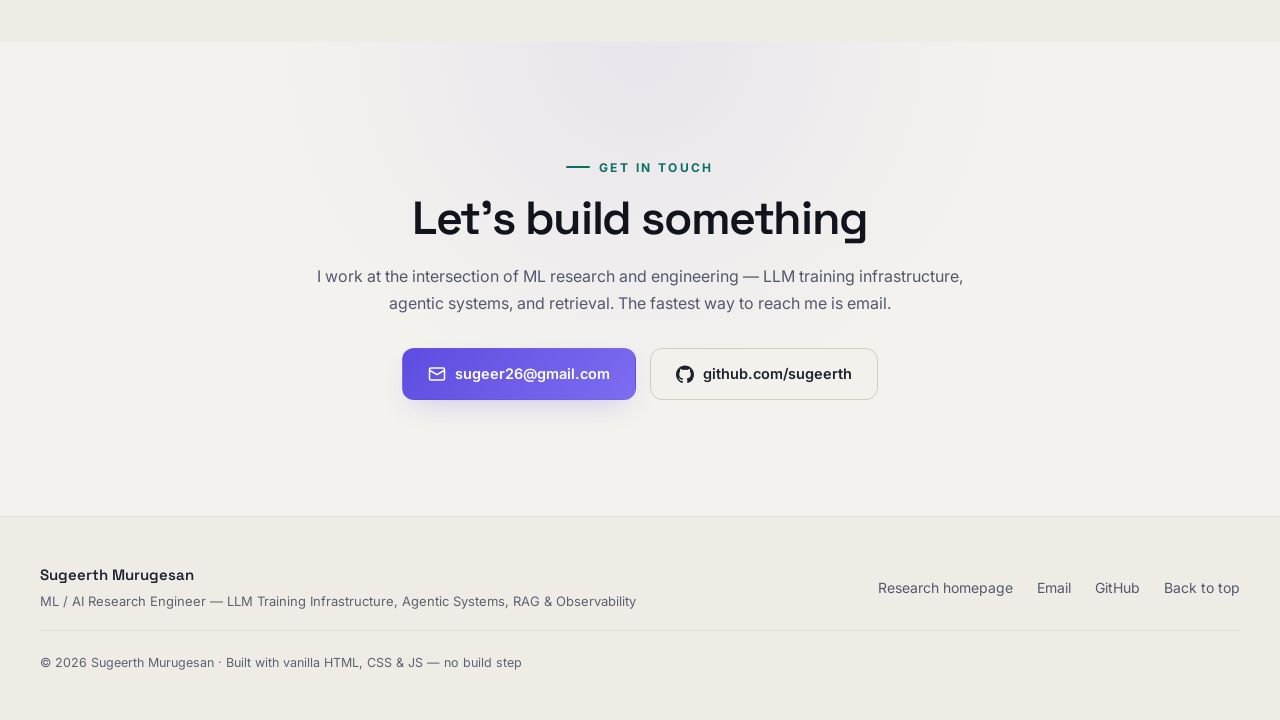
==== commit 66bd5a8e: "Add Neural Audio Codec project + interactive demo A residual-VQ neural audio codec (SoundStream / En" ====
--- a/index.html
+++ b/index.html
@@ -117,11 +117,11 @@
 
     <div class="hero-stats reveal">
       <div class="stat">
-        <span class="stat-num" data-count="13">13</span>
+        <span class="stat-num" data-count="14">14</span>
         <span class="stat-label">Projects built</span>
       </div>
       <div class="stat">
-        <span class="stat-num" data-count="6">6</span>
+        <span class="stat-num" data-count="7">7</span>
         <span class="stat-label">Interactive live demos</span>
       </div>
       <div class="stat">
@@ -168,7 +168,7 @@
   <div class="section-inner">
     <div class="reveal">
       <p class="section-eyebrow">Selected Work</p>
-      <h2 class="section-title">Thirteen projects I've built</h2>
+      <h2 class="section-title">Fourteen projects I've built</h2>
       <p class="section-lead">
         A cross-section of agentic systems, training infrastructure, retrieval, and observability —
         research ideas built into working systems. Several are <strong>interactive</strong>:
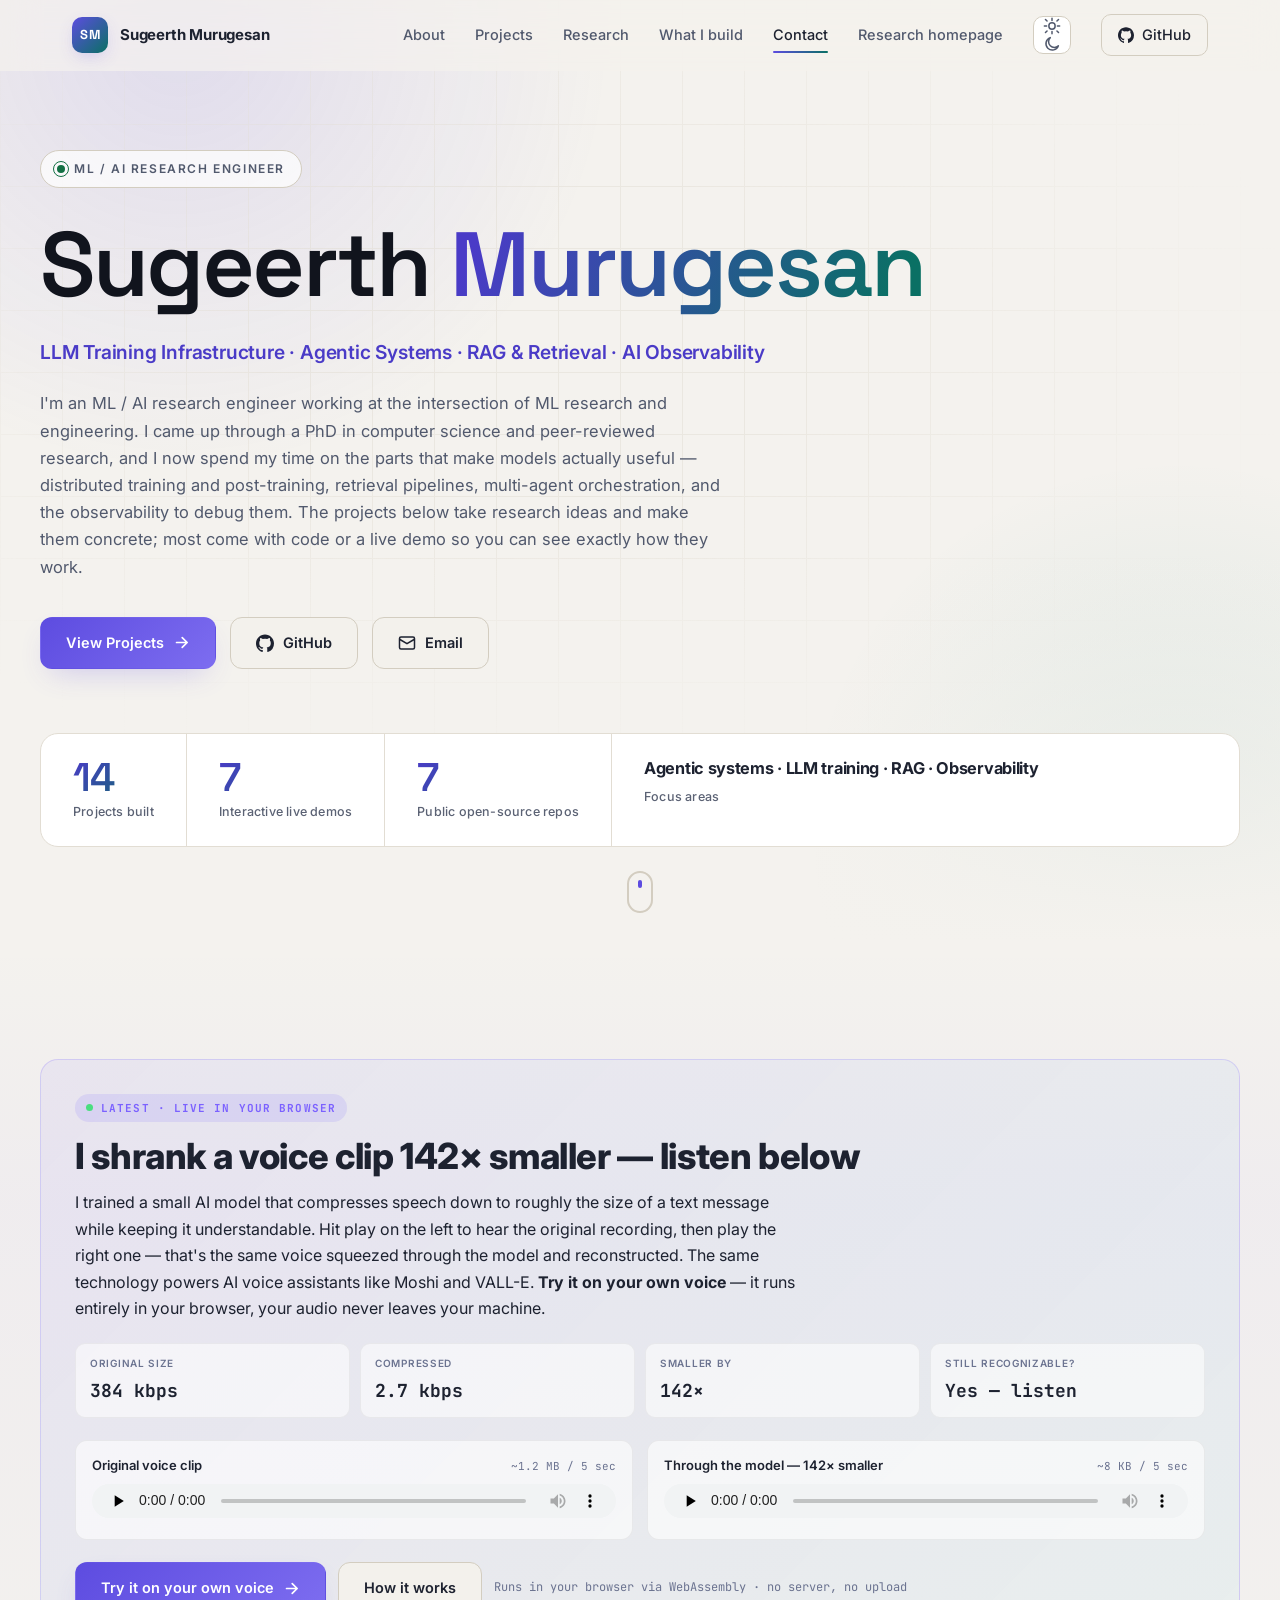
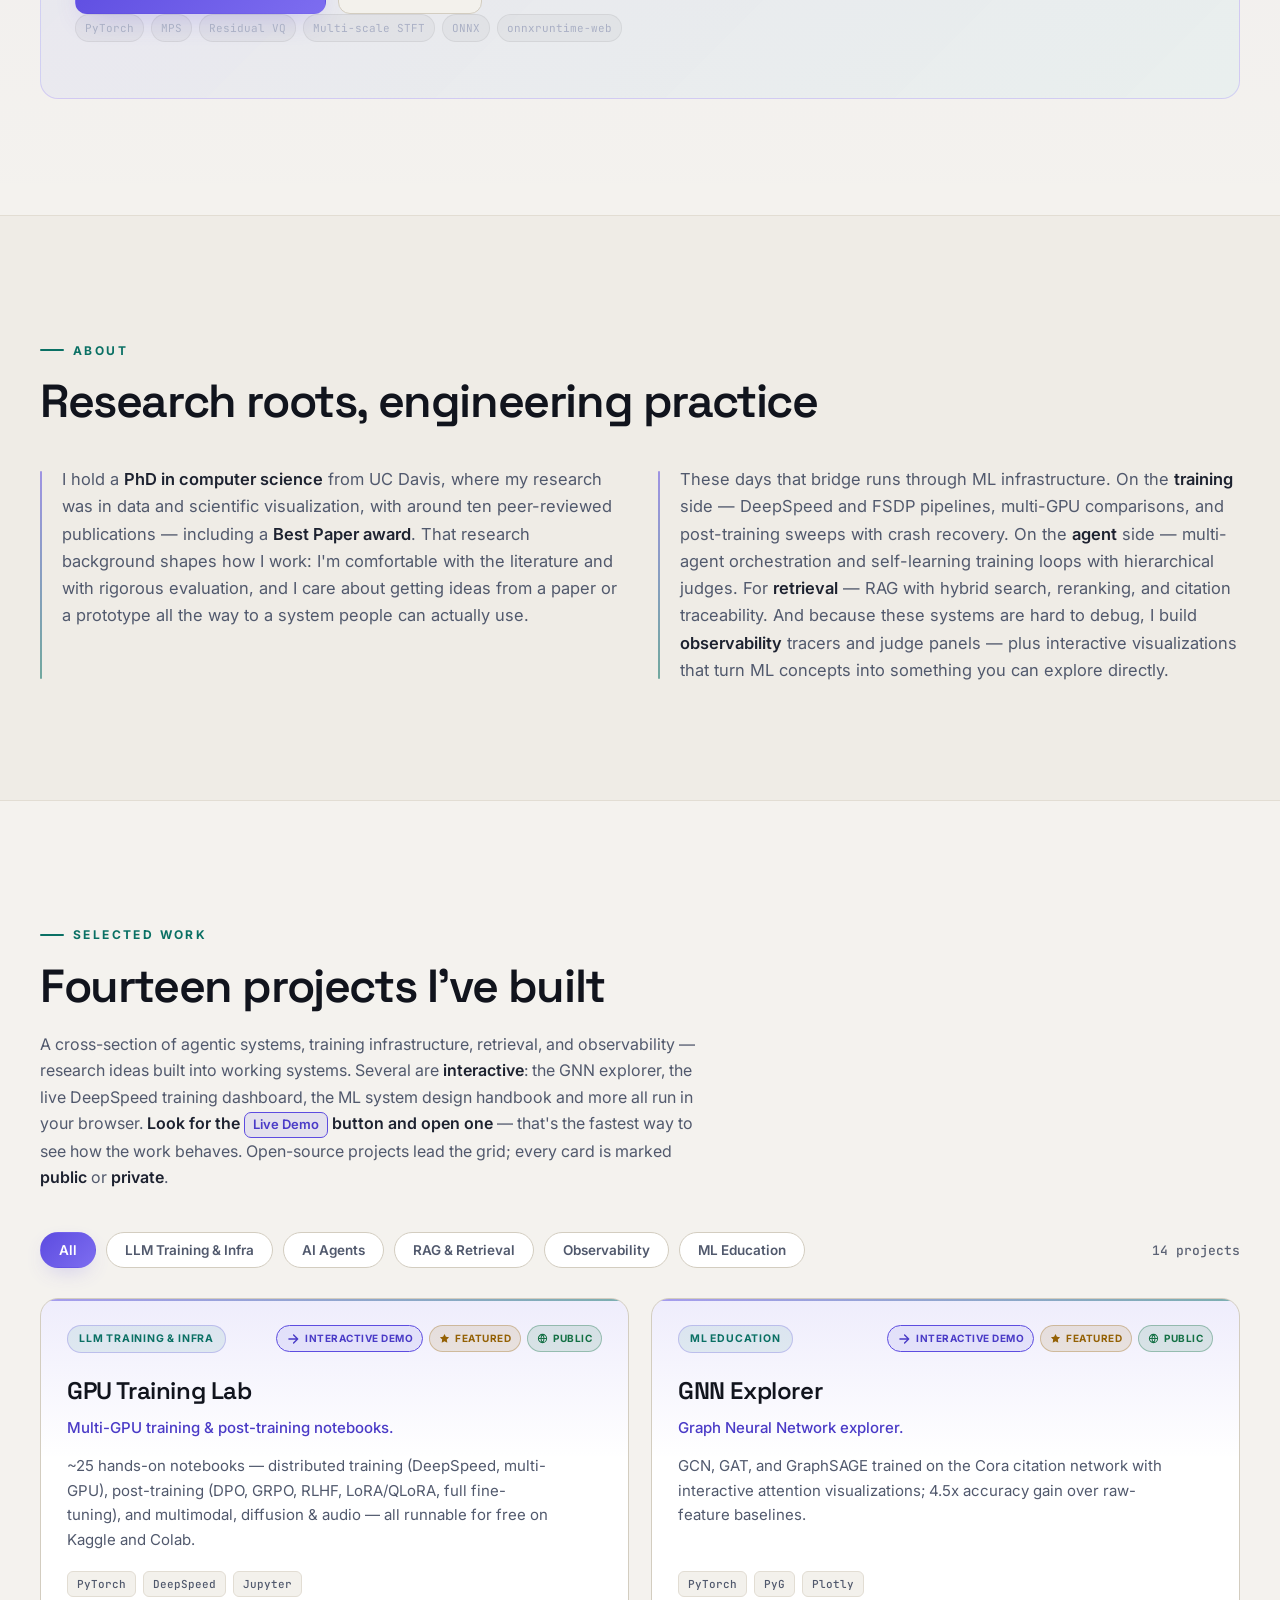
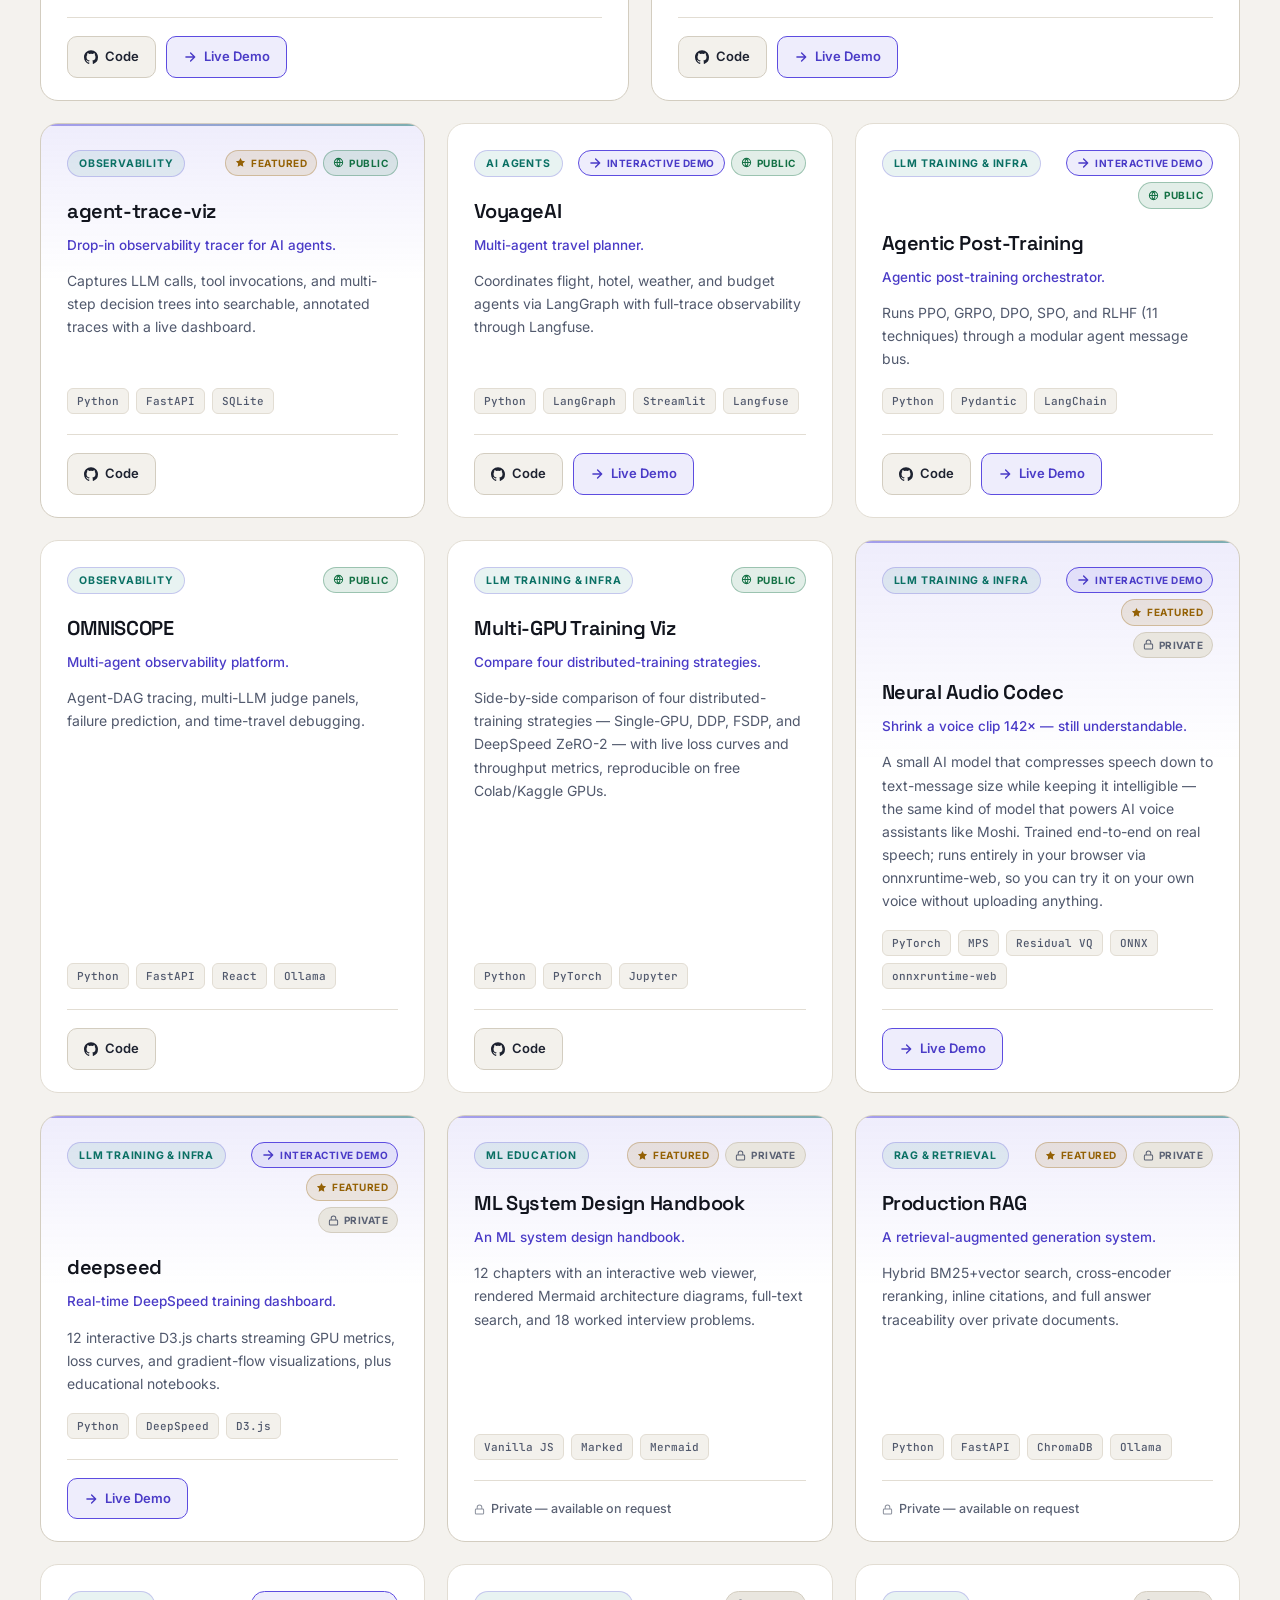
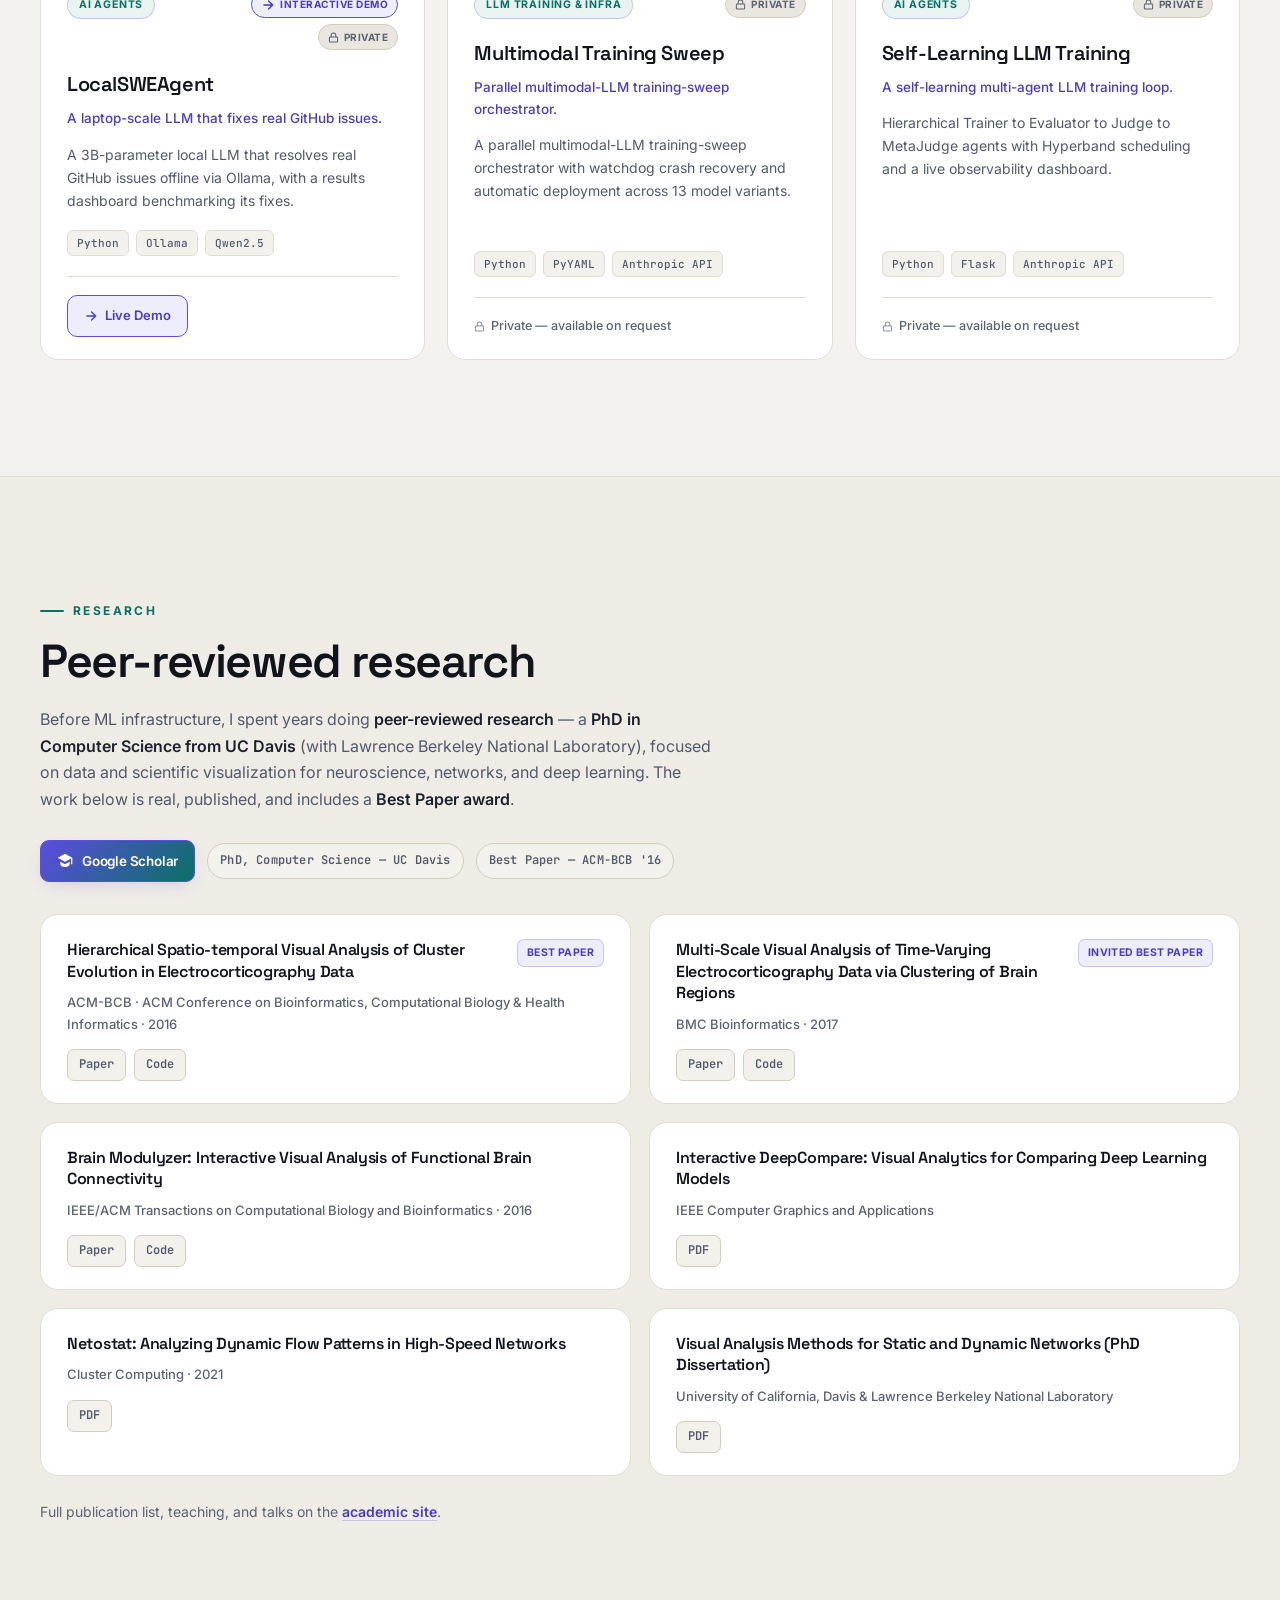
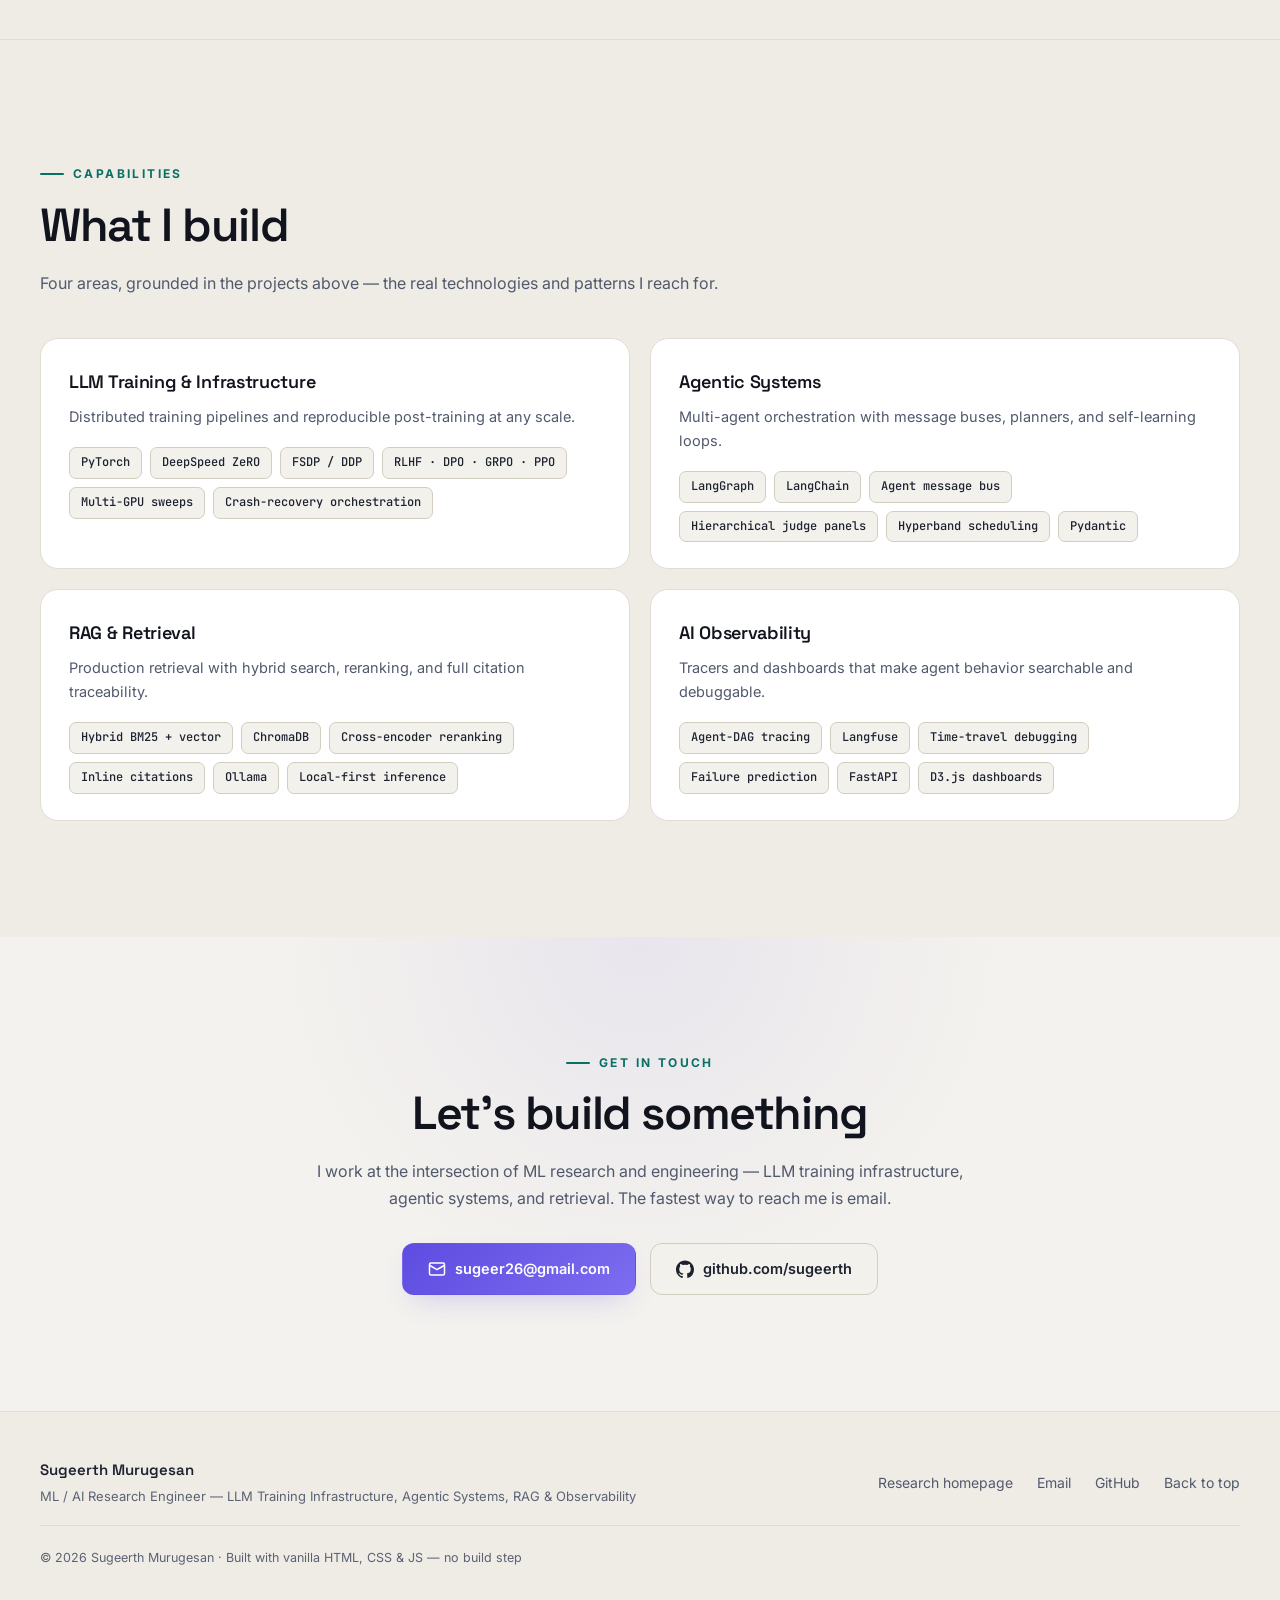
==== commit 8cb1759a: "Feature audio-codec on main page; simplify copy for general audience - New hero feature card between" ====
--- a/index.html
+++ b/index.html
@@ -134,8 +134,163 @@
       </div>
     </div>
   </div>
-  <a href="#about" class="scroll-cue" aria-label="Scroll down"><span></span></a>
+  <a href="#featured" class="scroll-cue" aria-label="Scroll down"><span></span></a>
 </header>
+
+<!-- ===== Featured: Neural Audio Codec ===== -->
+<section class="section featured-codec" id="featured">
+  <style>
+    .featured-codec {
+      background: linear-gradient(180deg, transparent, rgba(123, 97, 255, 0.04) 30%, transparent);
+    }
+    .featured-codec .featured-card {
+      background: linear-gradient(135deg, rgba(123,97,255,0.07), rgba(0,212,255,0.04));
+      border: 1px solid rgba(123, 97, 255, 0.22);
+      border-radius: 18px;
+      padding: 32px 34px;
+      position: relative;
+      overflow: hidden;
+    }
+    [data-theme="dark"] .featured-codec .featured-card {
+      background: linear-gradient(135deg, rgba(123,97,255,0.12), rgba(0,212,255,0.05));
+      border-color: rgba(123, 97, 255, 0.32);
+    }
+    .featured-codec .featured-eyebrow {
+      display: inline-flex; align-items: center; gap: 8px;
+      background: rgba(123, 97, 255, 0.14);
+      color: #7b61ff;
+      font-weight: 700; font-size: 11px; letter-spacing: 0.1em; text-transform: uppercase;
+      padding: 5px 11px; border-radius: 999px;
+      font-family: 'JetBrains Mono', monospace;
+    }
+    .featured-codec .featured-eyebrow .pulse {
+      width: 7px; height: 7px; border-radius: 50%; background: #4ade80;
+      box-shadow: 0 0 0 0 rgba(74, 222, 128, 0.5);
+      animation: feat-pulse 2s infinite;
+    }
+    @keyframes feat-pulse {
+      0% { box-shadow: 0 0 0 0 rgba(74, 222, 128, 0.5); }
+      70% { box-shadow: 0 0 0 8px rgba(74, 222, 128, 0); }
+      100% { box-shadow: 0 0 0 0 rgba(74, 222, 128, 0); }
+    }
+    .featured-codec h2 {
+      font-size: clamp(26px, 3vw, 36px);
+      line-height: 1.15; margin: 14px 0 12px;
+      font-weight: 800; letter-spacing: -0.01em;
+    }
+    .featured-codec .featured-lead {
+      max-width: 720px; line-height: 1.65; margin: 0 0 22px;
+    }
+    .featured-codec .featured-tags {
+      display: flex; flex-wrap: wrap; gap: 7px; margin-bottom: 24px;
+    }
+    .featured-codec .featured-tags span {
+      background: rgba(255,255,255,0.04);
+      border: 1px solid rgba(255,255,255,0.08);
+      color: var(--text-2, #aab0c5);
+      font-size: 11px; padding: 4px 9px; border-radius: 999px;
+      font-family: 'JetBrains Mono', monospace;
+    }
+    [data-theme="light"] .featured-codec .featured-tags span {
+      background: rgba(0,0,0,0.03); border-color: rgba(0,0,0,0.06);
+    }
+    .featured-codec .featured-ab {
+      display: grid; grid-template-columns: 1fr 1fr; gap: 14px; margin-bottom: 22px;
+    }
+    @media (max-width: 720px) { .featured-codec .featured-ab { grid-template-columns: 1fr; } }
+    .featured-codec .ab {
+      background: rgba(10, 14, 28, 0.5);
+      border: 1px solid rgba(255,255,255,0.06);
+      border-radius: 12px; padding: 14px 16px;
+    }
+    [data-theme="light"] .featured-codec .ab {
+      background: rgba(255,255,255,0.6); border-color: rgba(0,0,0,0.06);
+    }
+    .featured-codec .ab-title {
+      display: flex; justify-content: space-between; align-items: baseline; margin-bottom: 8px;
+    }
+    .featured-codec .ab-title strong { font-size: 13px; font-weight: 600; }
+    .featured-codec .ab-title .kbps {
+      font-family: 'JetBrains Mono', monospace; font-size: 11px; color: var(--text-3, #6b7390);
+    }
+    .featured-codec audio { width: 100%; height: 34px; }
+    .featured-codec .featured-actions {
+      display: flex; gap: 12px; flex-wrap: wrap; align-items: center;
+    }
+    .featured-codec .featured-actions .live-note {
+      font-size: 12px; color: var(--text-3, #6b7390);
+      font-family: 'JetBrains Mono', monospace;
+    }
+    .featured-codec .featured-metrics {
+      display: grid; grid-template-columns: repeat(auto-fit, minmax(140px, 1fr));
+      gap: 10px; margin-bottom: 22px;
+    }
+    .featured-codec .metric {
+      background: rgba(10, 14, 28, 0.4);
+      border: 1px solid rgba(255,255,255,0.06);
+      border-radius: 10px; padding: 11px 14px;
+    }
+    [data-theme="light"] .featured-codec .metric {
+      background: rgba(255,255,255,0.55); border-color: rgba(0,0,0,0.05);
+    }
+    .featured-codec .metric .lbl {
+      color: var(--text-3, #6b7390); font-size: 10px; font-weight: 600;
+      text-transform: uppercase; letter-spacing: 0.07em;
+    }
+    .featured-codec .metric .val {
+      font-family: 'JetBrains Mono', monospace; font-size: 18px; font-weight: 700;
+      margin-top: 4px; color: var(--text, #e8e8ee);
+    }
+    [data-theme="light"] .featured-codec .metric .val { color: var(--text, #11162a); }
+  </style>
+
+  <div class="section-inner reveal">
+    <div class="featured-card">
+      <span class="featured-eyebrow"><span class="pulse"></span> Latest · live in your browser</span>
+      <h2>I shrank a voice clip <span class="grad">142× smaller</span> — listen below</h2>
+      <p class="featured-lead">
+        I trained a small AI model that compresses speech down to roughly the size of a text message
+        while keeping it understandable. Hit play on the left to hear the original recording, then
+        play the right one — that's the same voice squeezed through the model and reconstructed.
+        The same technology powers AI voice assistants like Moshi and VALL-E. <strong>Try it on
+        your own voice</strong> — it runs entirely in your browser, your audio never leaves your
+        machine.
+      </p>
+
+      <div class="featured-metrics">
+        <div class="metric"><div class="lbl">Original size</div><div class="val">384 kbps</div></div>
+        <div class="metric"><div class="lbl">Compressed</div><div class="val">2.7 kbps</div></div>
+        <div class="metric"><div class="lbl">Smaller by</div><div class="val">142×</div></div>
+        <div class="metric"><div class="lbl">Still recognizable?</div><div class="val">Yes — listen</div></div>
+      </div>
+
+      <div class="featured-ab">
+        <div class="ab">
+          <div class="ab-title"><strong>Original voice clip</strong> <span class="kbps">~1.2 MB / 5 sec</span></div>
+          <audio controls preload="none" src="demos/audio-codec/assets/sample_0_original.wav"></audio>
+        </div>
+        <div class="ab">
+          <div class="ab-title"><strong>Through the model — 142× smaller</strong> <span class="kbps">~8 KB / 5 sec</span></div>
+          <audio controls preload="none" src="demos/audio-codec/assets/sample_0_recon_q4.wav"></audio>
+        </div>
+      </div>
+
+      <div class="featured-actions">
+        <a href="demos/audio-codec/" class="btn btn-primary">
+          Try it on your own voice
+          <svg viewBox="0 0 24 24" width="17" height="17" fill="none" stroke="currentColor" stroke-width="2.4" stroke-linecap="round" stroke-linejoin="round" aria-hidden="true"><path d="M5 12h14M13 5l7 7-7 7"/></svg>
+        </a>
+        <a href="demos/audio-codec/#how" class="btn btn-ghost">How it works</a>
+        <span class="live-note">Runs in your browser via WebAssembly · no server, no upload</span>
+      </div>
+
+      <div class="featured-tags">
+        <span>PyTorch</span><span>MPS</span><span>Residual VQ</span>
+        <span>Multi-scale STFT</span><span>ONNX</span><span>onnxruntime-web</span>
+      </div>
+    </div>
+  </div>
+</section>
 
 <!-- ===== About ===== -->
 <section class="section about" id="about">
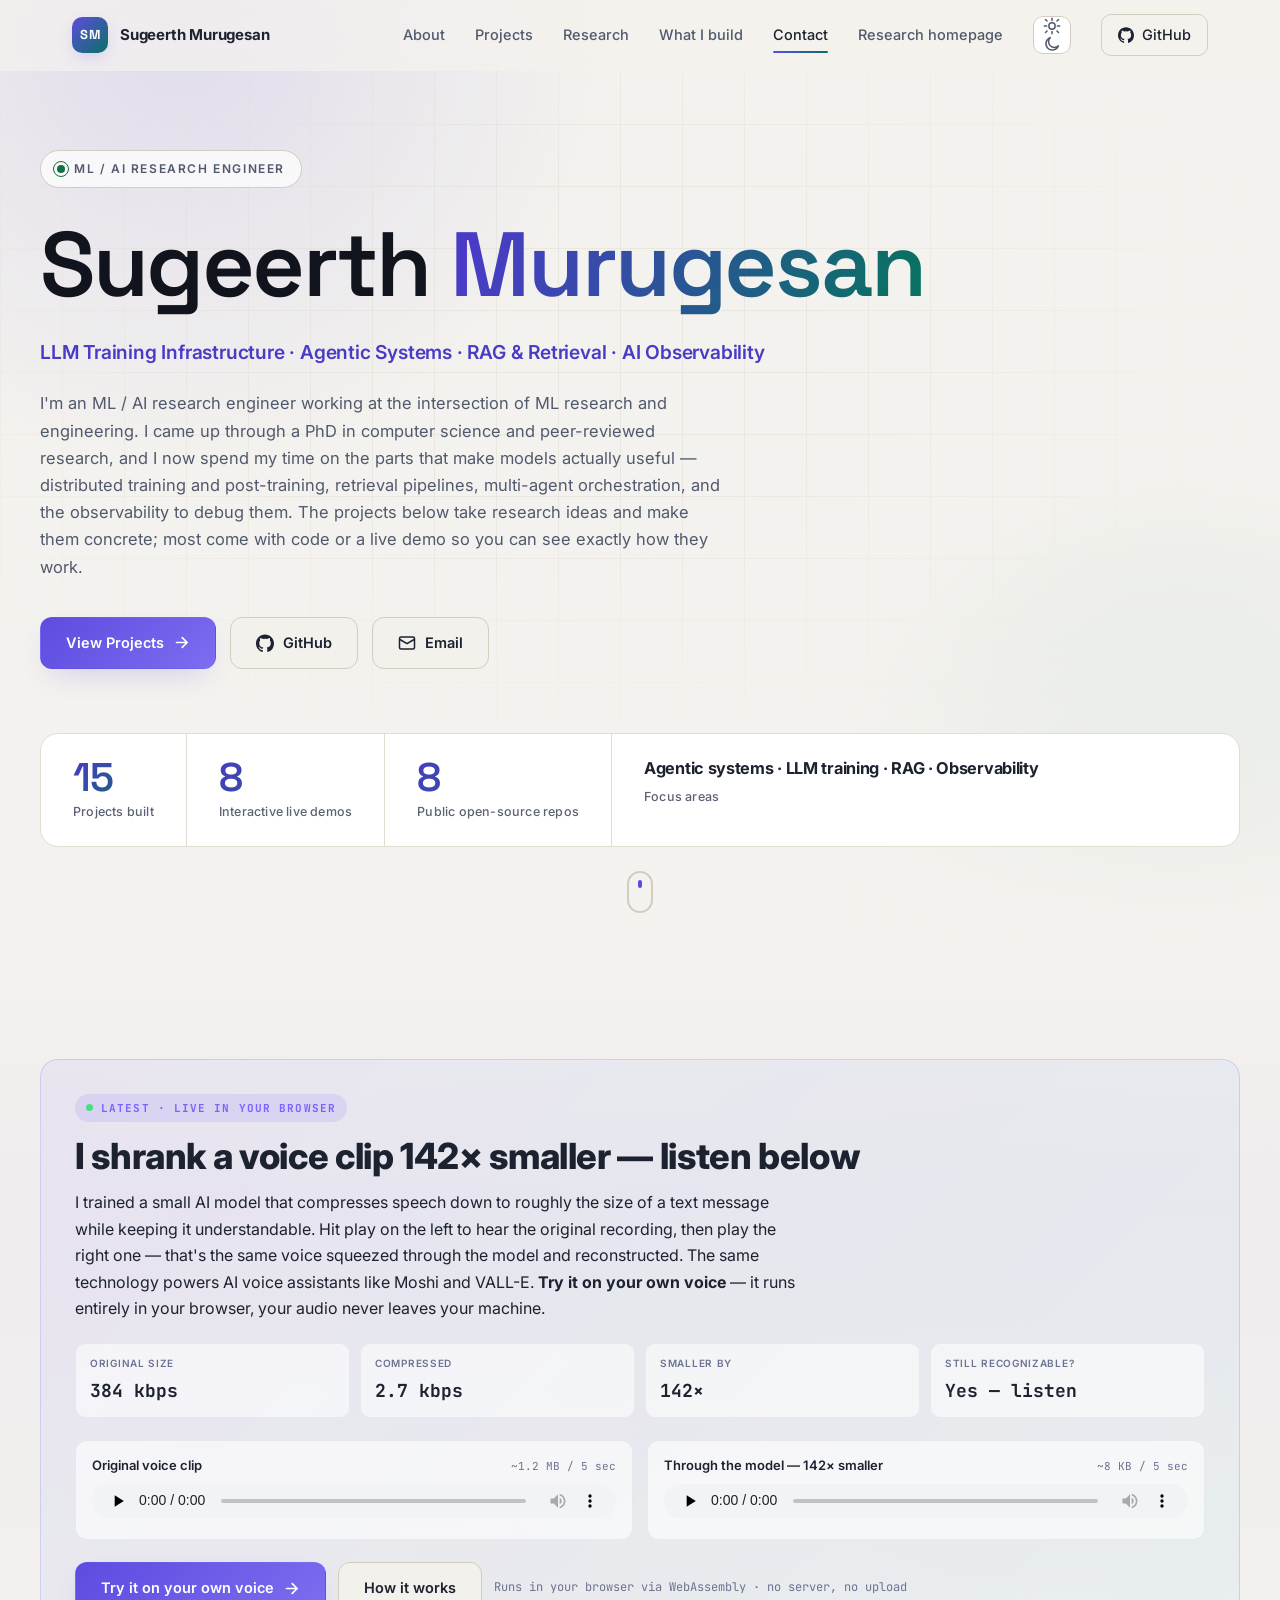
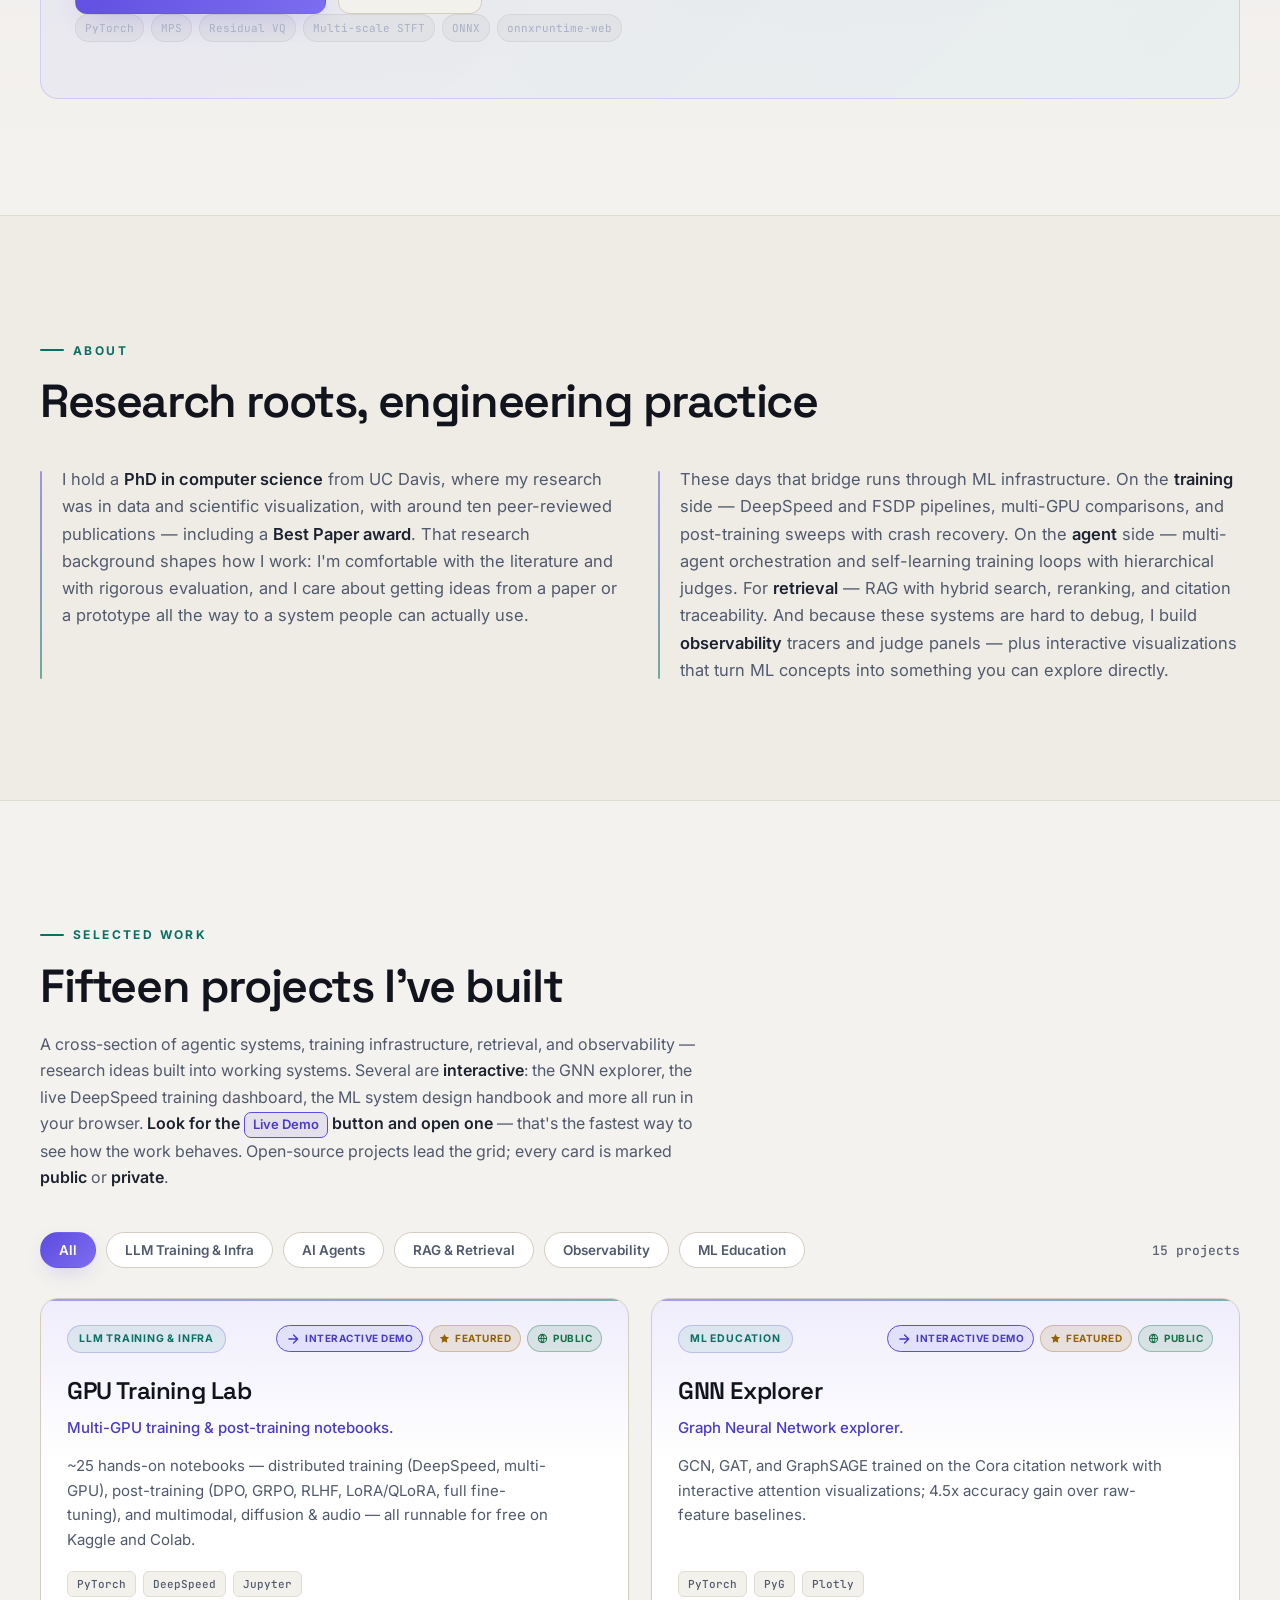
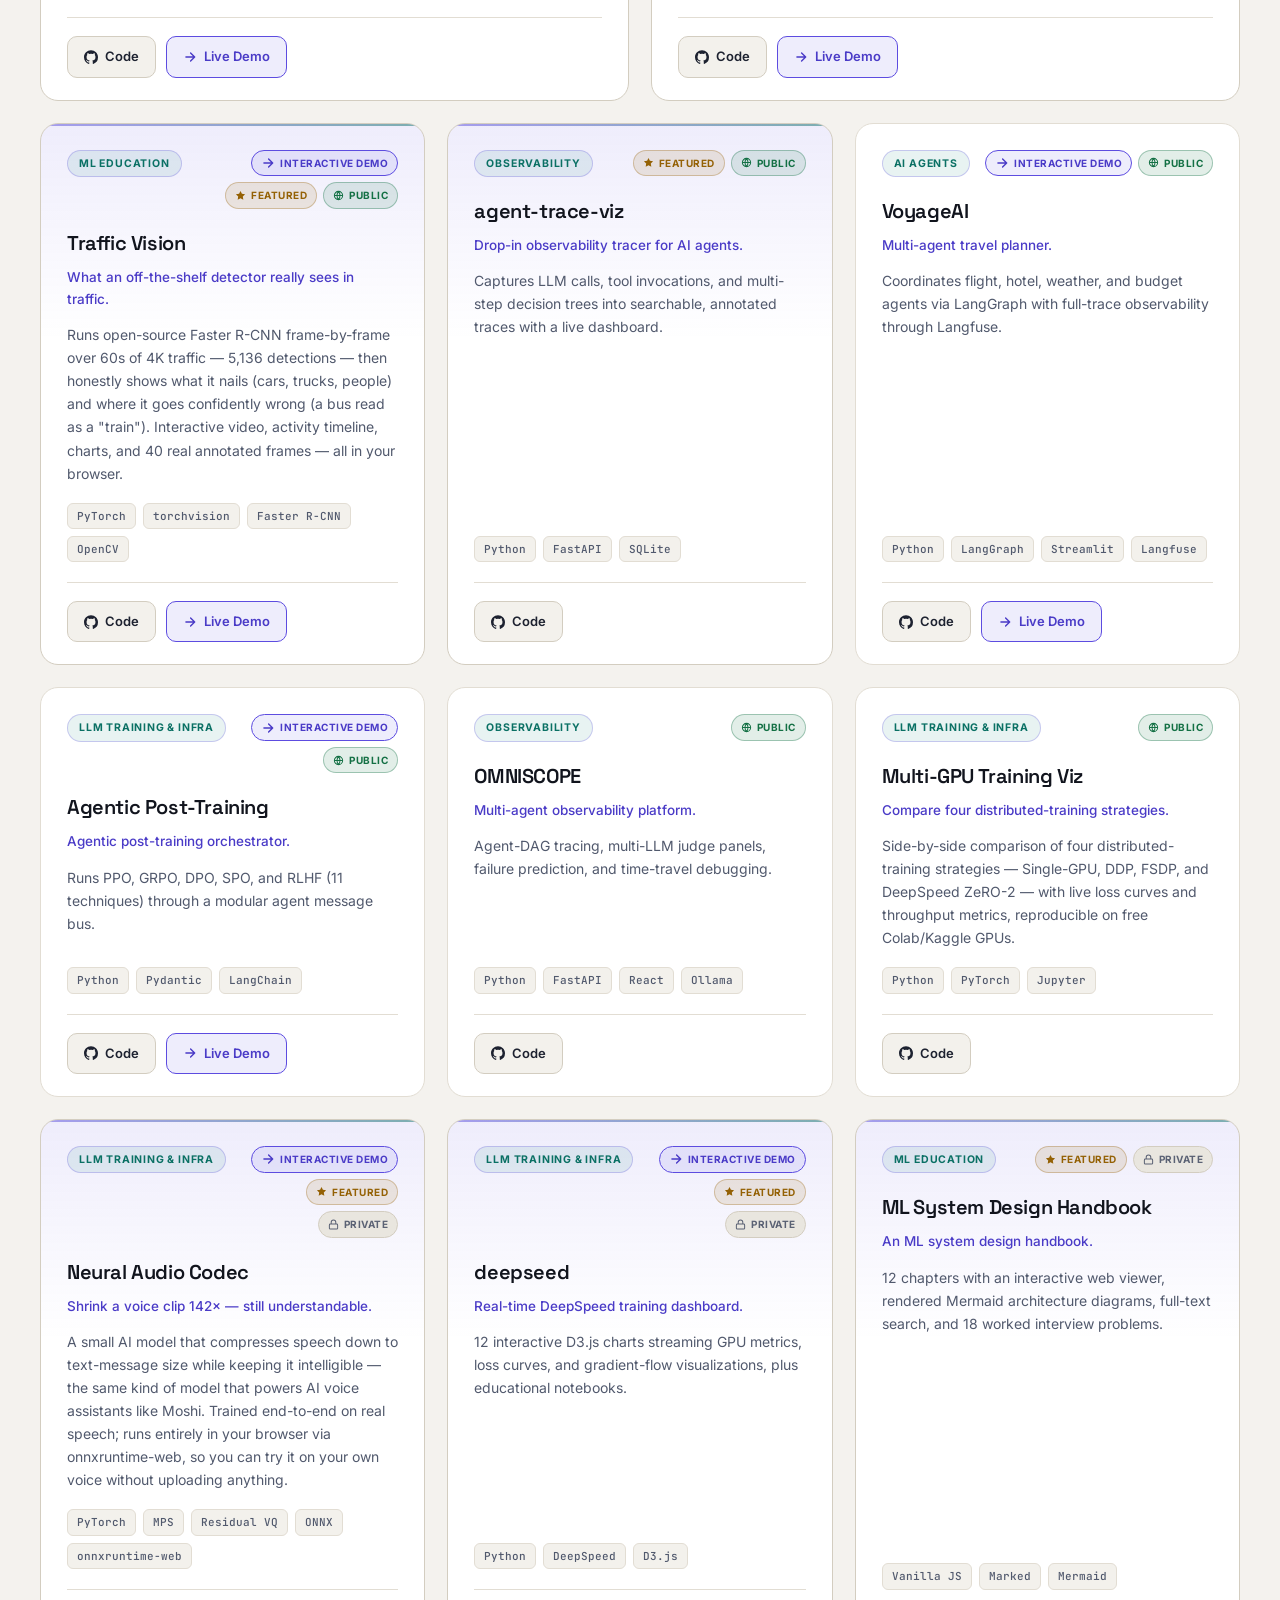
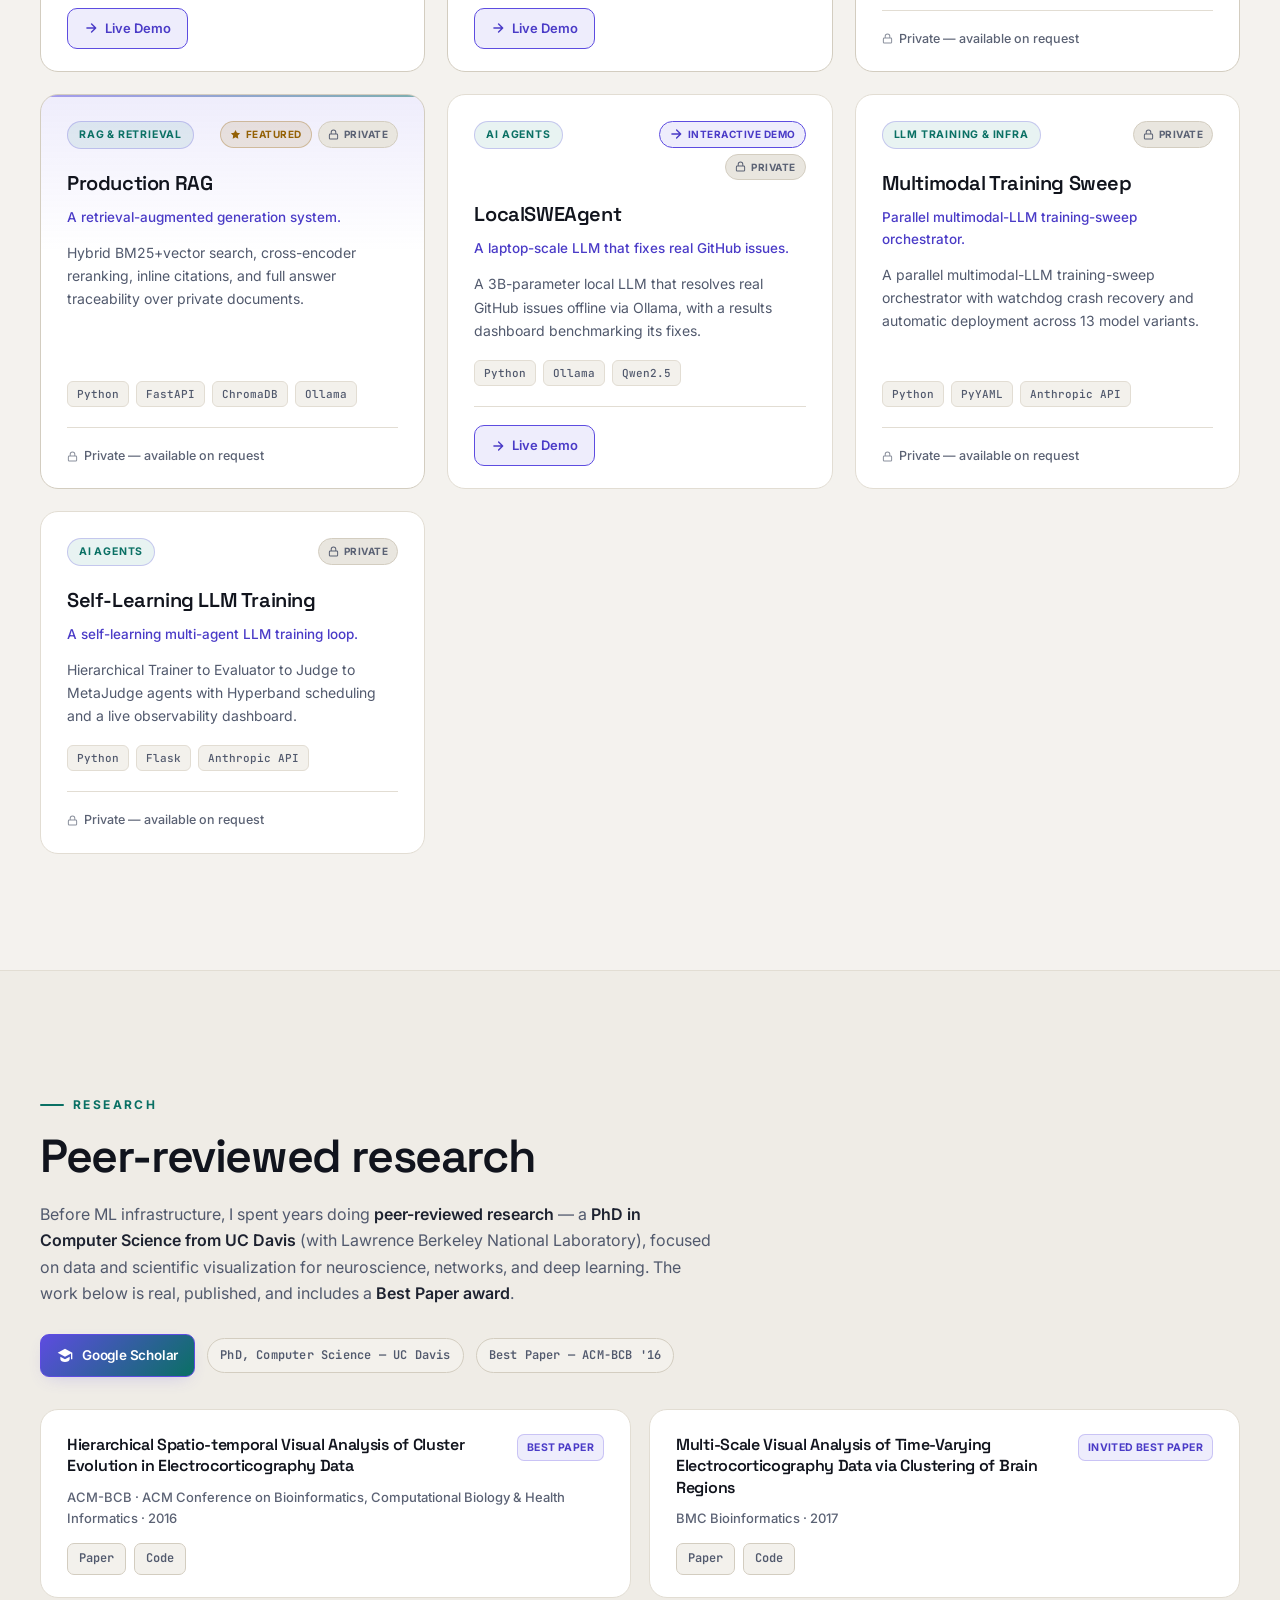
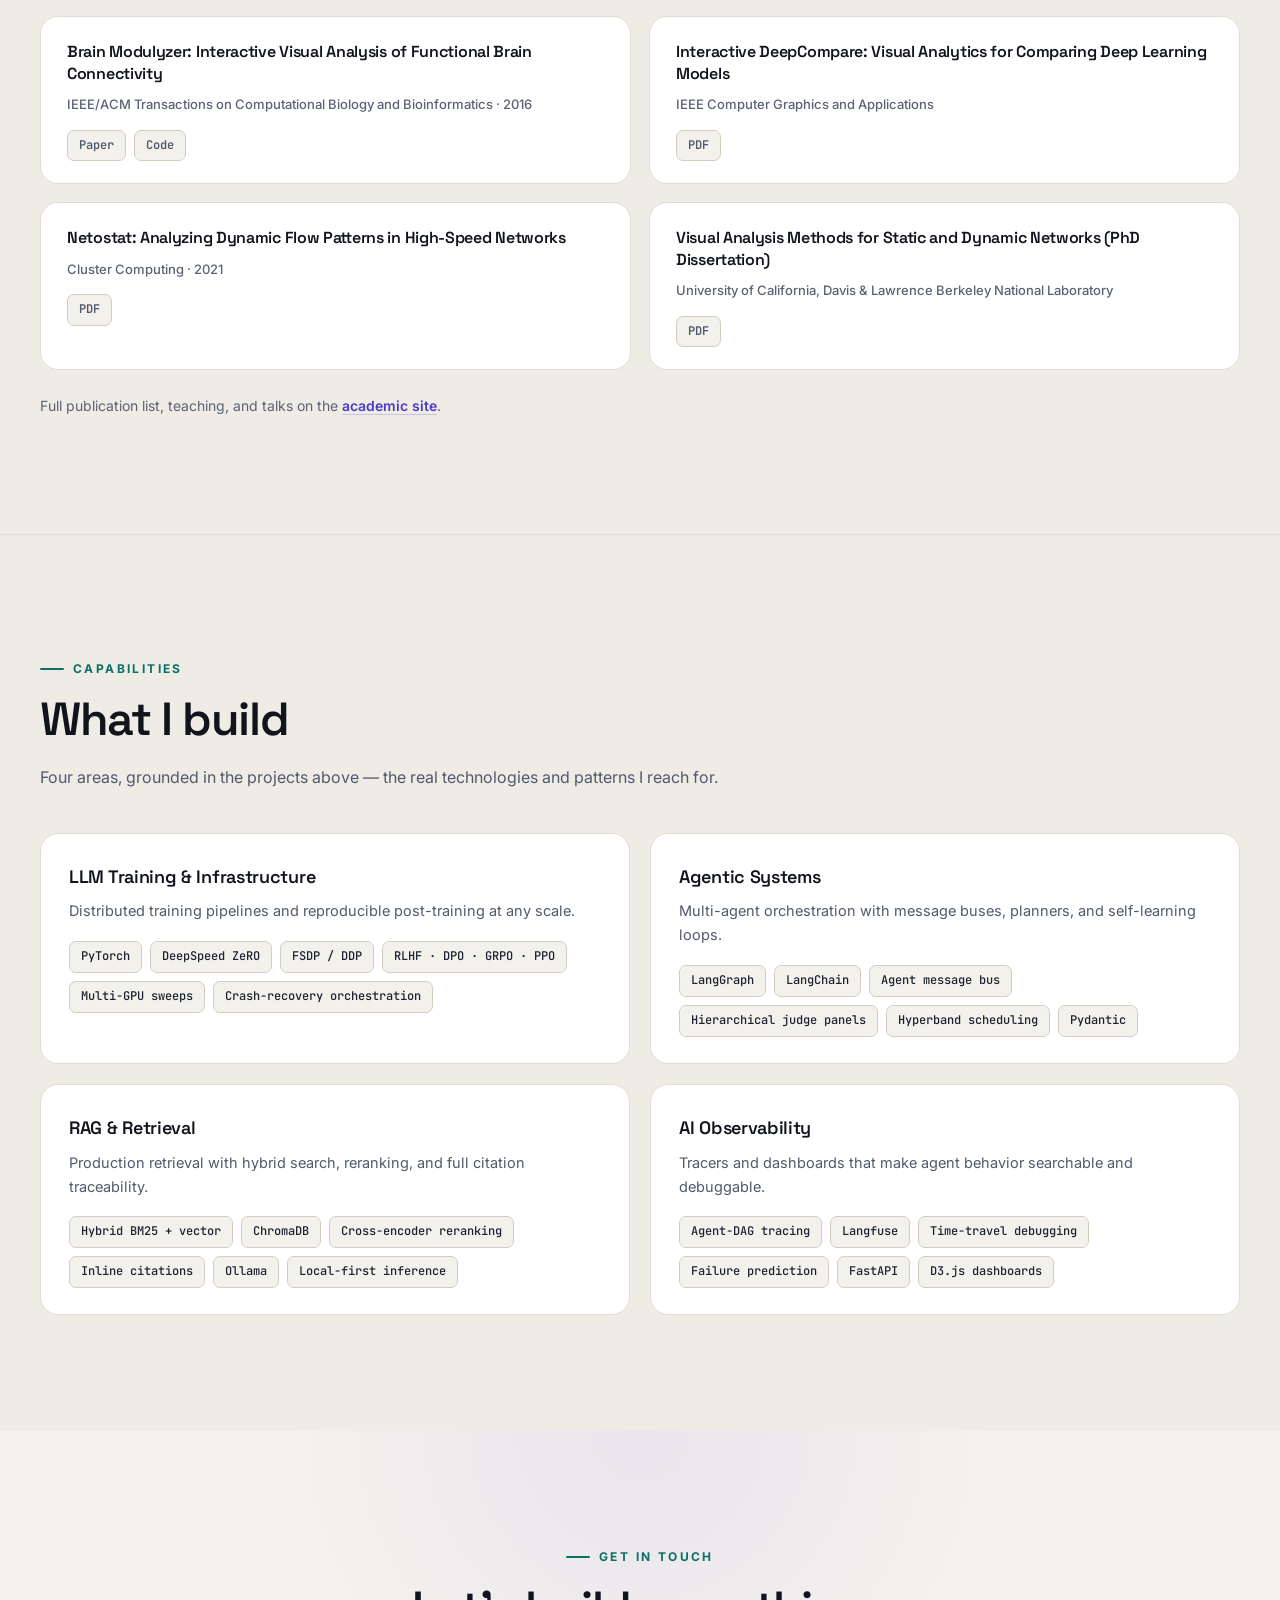
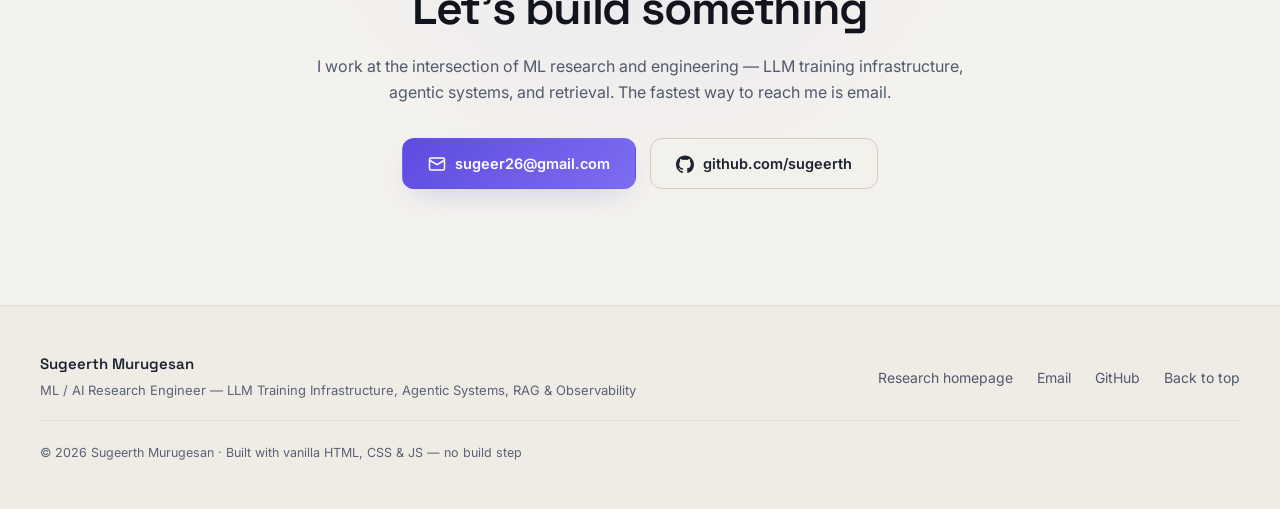
==== commit 0d640ee2: "Add Traffic Vision demo — honest object detection on traffic video Open-source Faster R-CNN (ResNet-" ====
--- a/index.html
+++ b/index.html
@@ -117,15 +117,15 @@
 
     <div class="hero-stats reveal">
       <div class="stat">
-        <span class="stat-num" data-count="14">14</span>
+        <span class="stat-num" data-count="15">15</span>
         <span class="stat-label">Projects built</span>
       </div>
       <div class="stat">
-        <span class="stat-num" data-count="7">7</span>
+        <span class="stat-num" data-count="8">8</span>
         <span class="stat-label">Interactive live demos</span>
       </div>
       <div class="stat">
-        <span class="stat-num" data-count="7">7</span>
+        <span class="stat-num" data-count="8">8</span>
         <span class="stat-label">Public open-source repos</span>
       </div>
       <div class="stat stat-wide">
@@ -323,7 +323,7 @@
   <div class="section-inner">
     <div class="reveal">
       <p class="section-eyebrow">Selected Work</p>
-      <h2 class="section-title">Fourteen projects I've built</h2>
+      <h2 class="section-title">Fifteen projects I've built</h2>
       <p class="section-lead">
         A cross-section of agentic systems, training infrastructure, retrieval, and observability —
         research ideas built into working systems. Several are <strong>interactive</strong>:
@@ -343,7 +343,7 @@
         <button class="pill" data-filter="Observability" role="tab" aria-selected="false">Observability</button>
         <button class="pill" data-filter="ML Education" role="tab" aria-selected="false">ML Education</button>
       </div>
-      <span class="filter-count" id="filterCount" aria-live="polite">13 projects</span>
+      <span class="filter-count" id="filterCount" aria-live="polite">15 projects</span>
     </div>
 
     <div class="grid" id="projectGrid"><!-- cards injected by js/main.js --></div>
